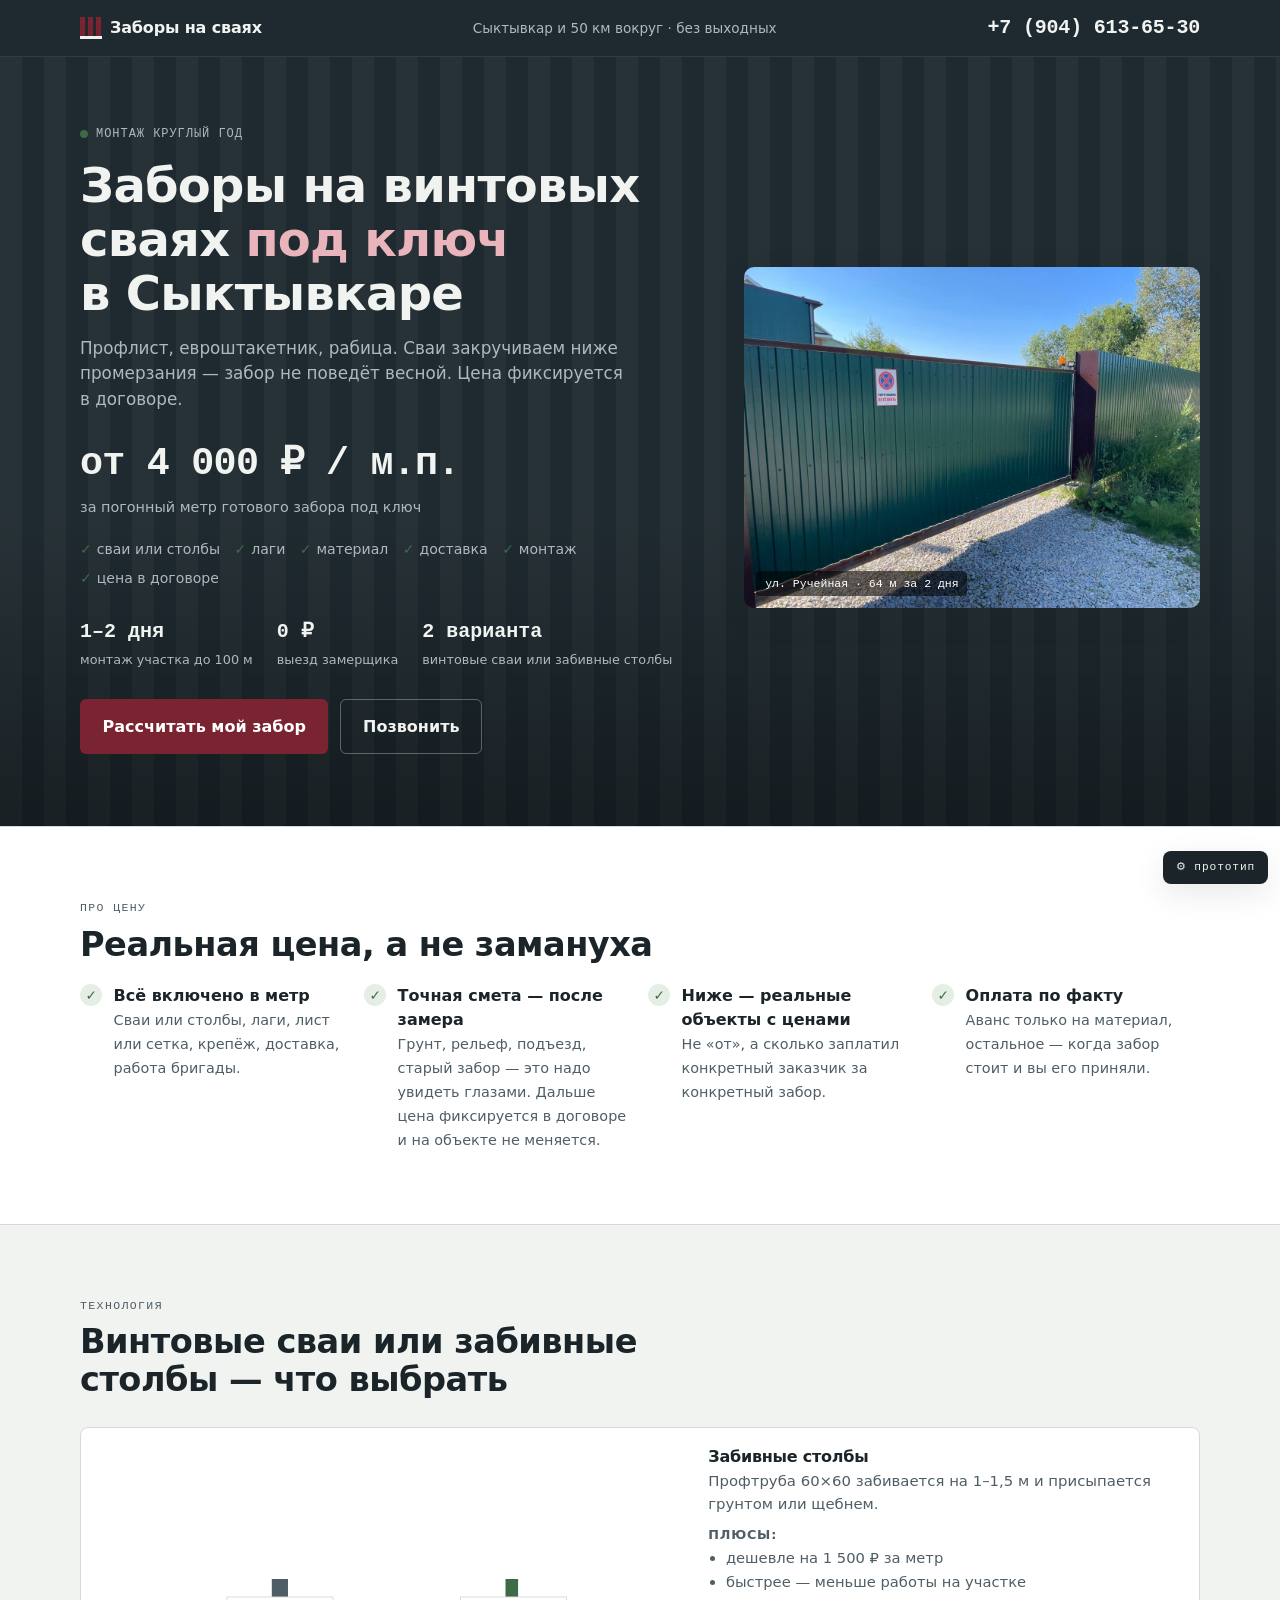
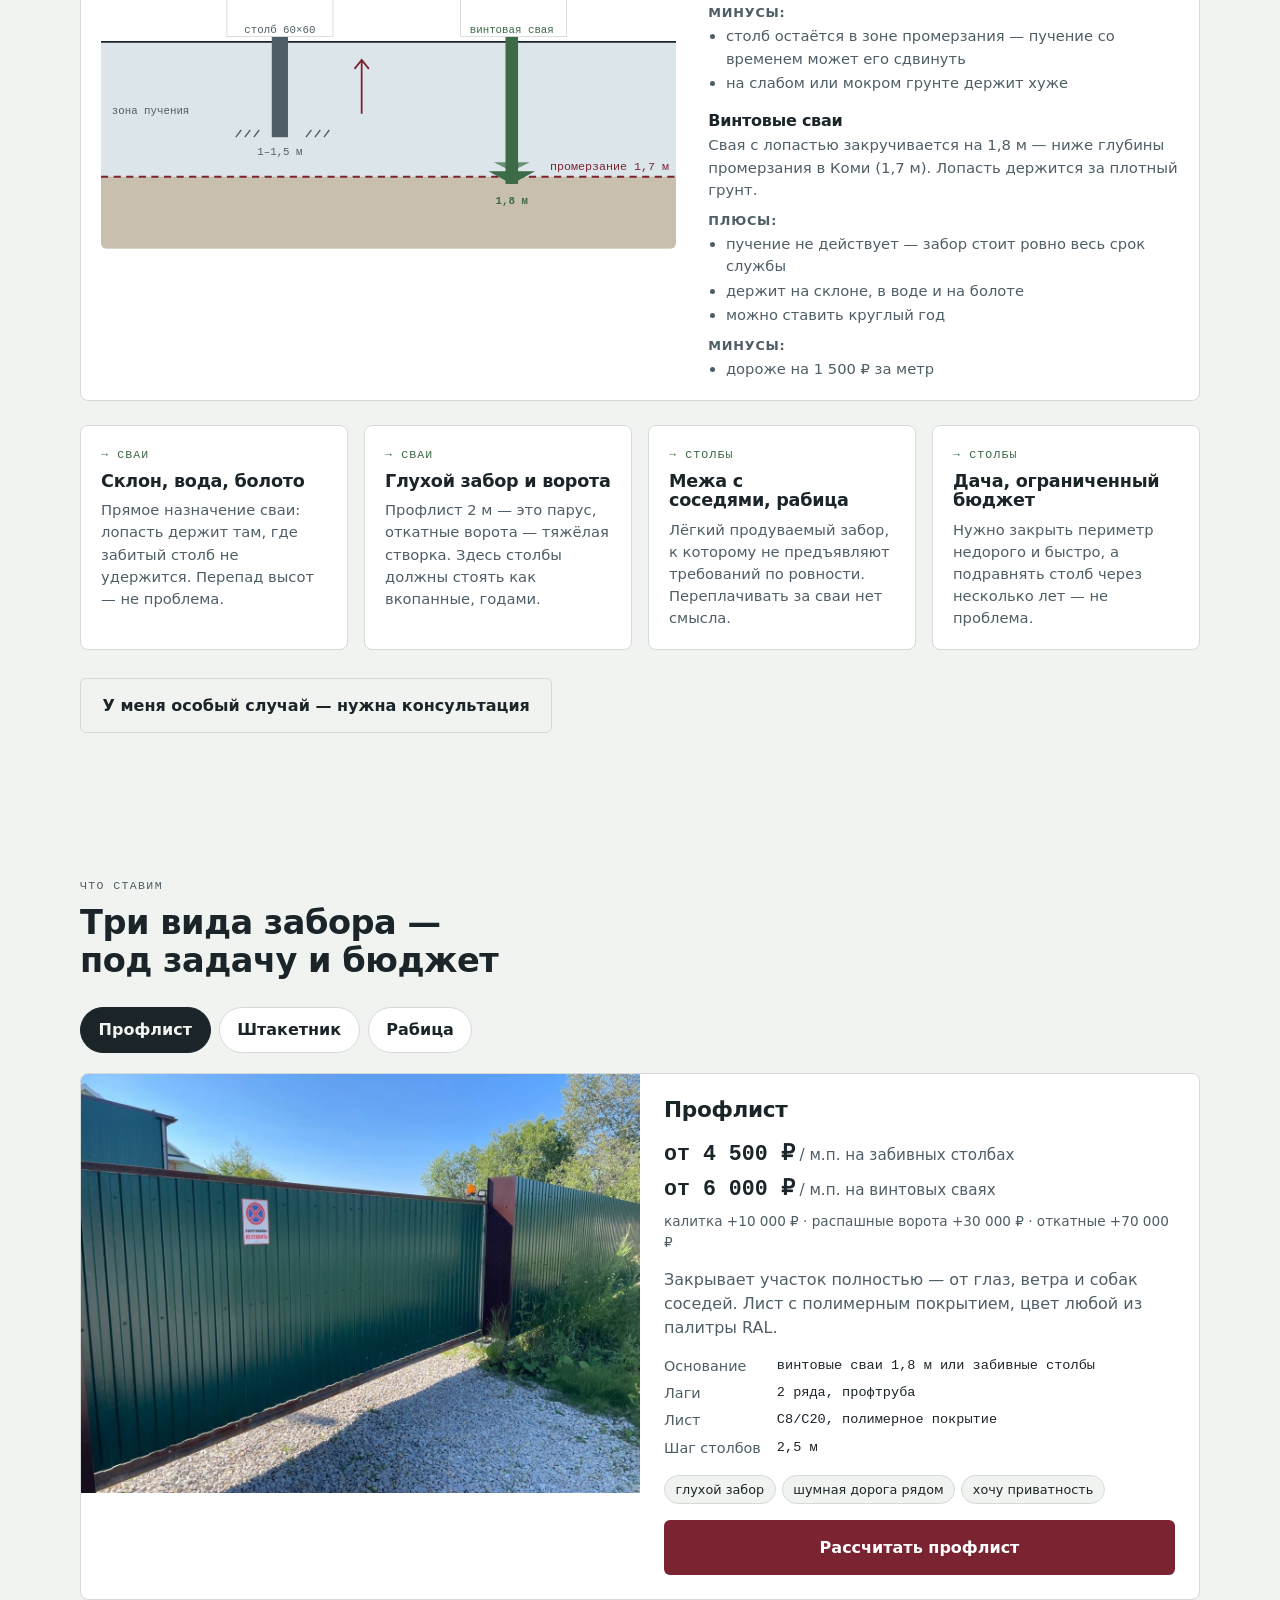
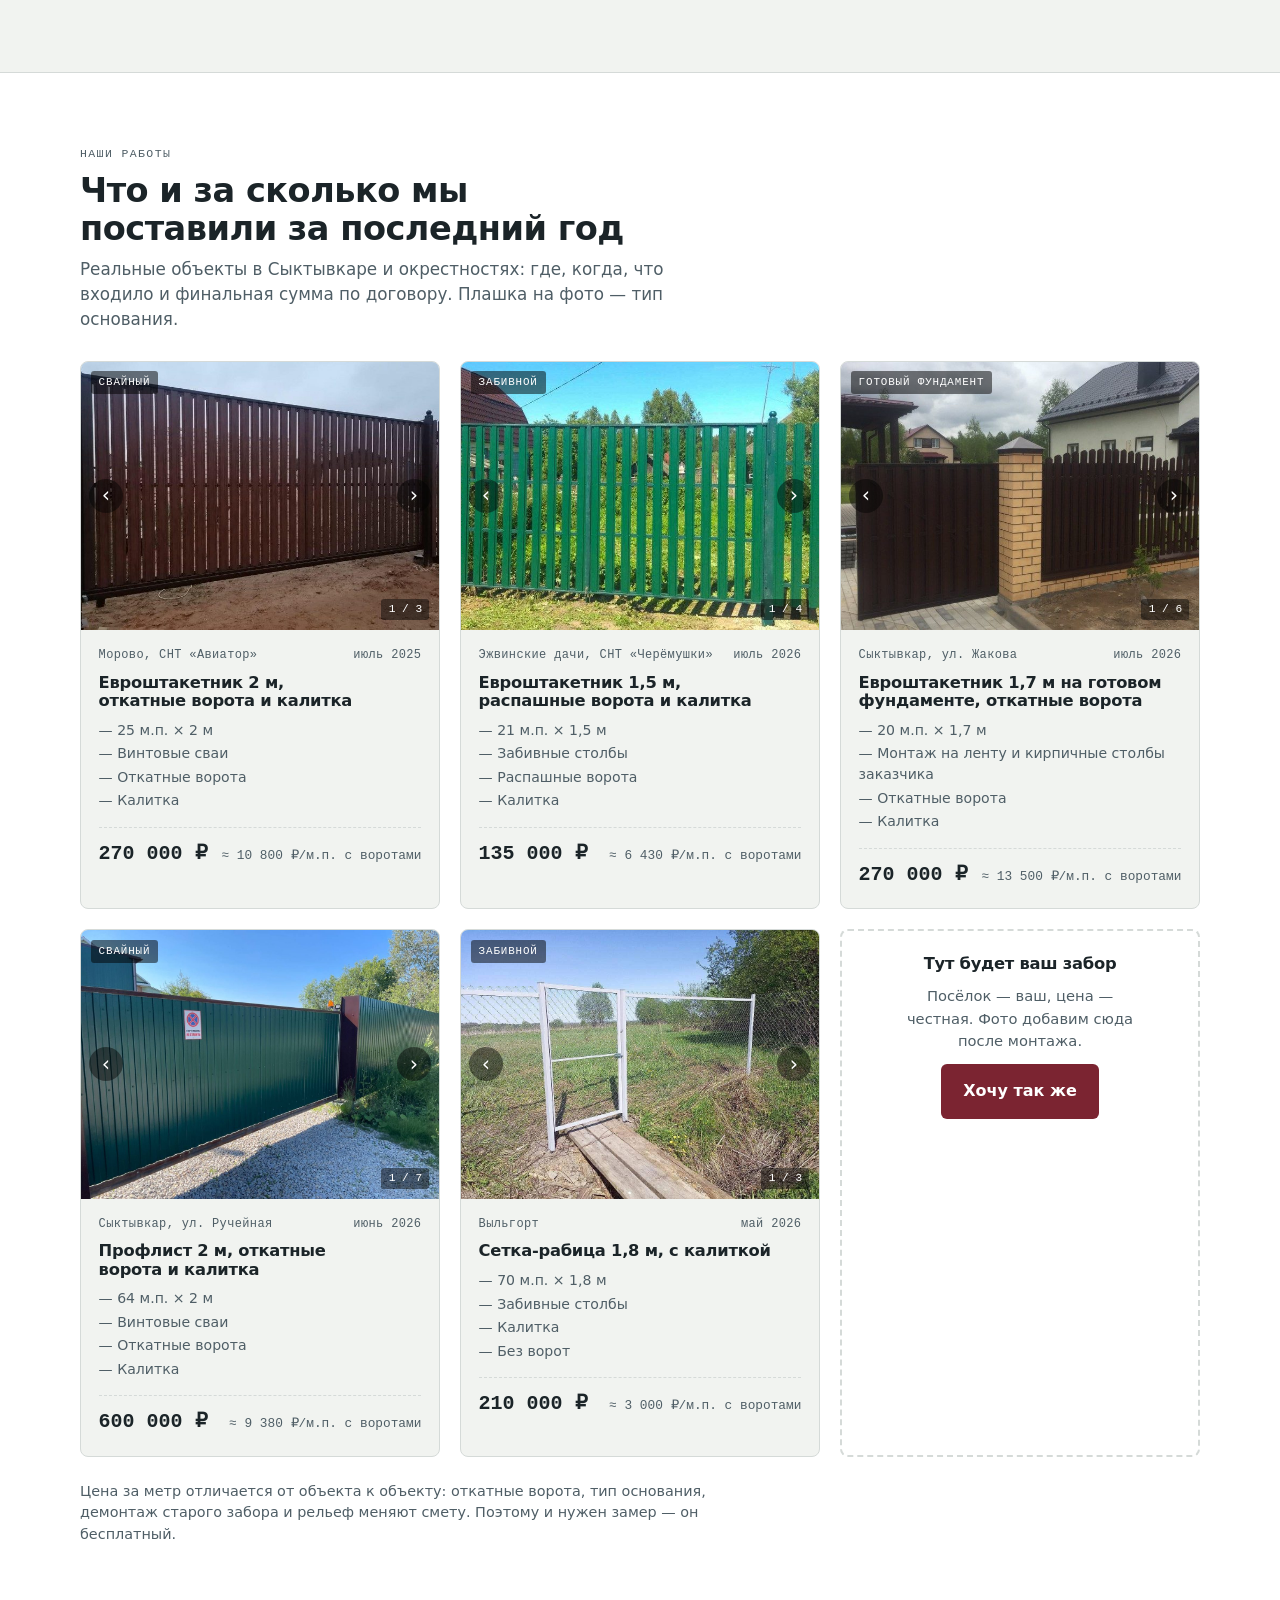
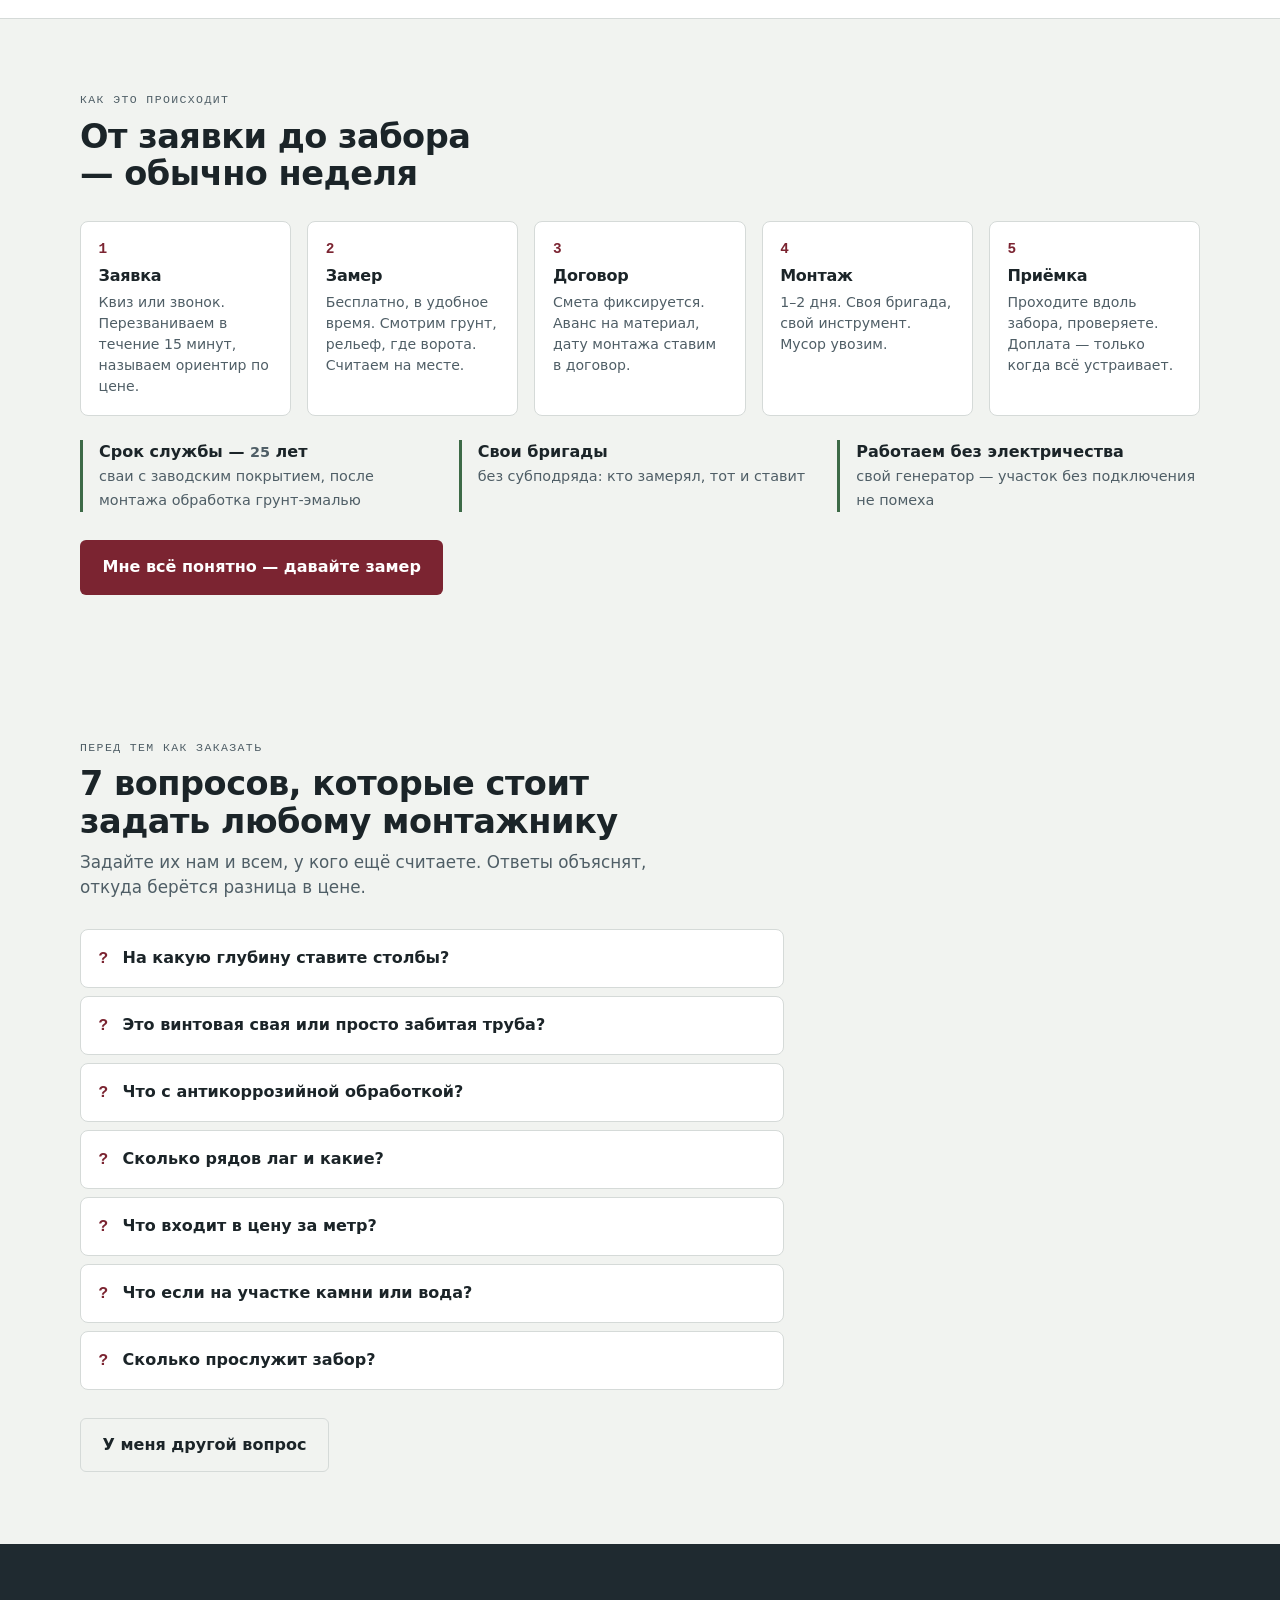
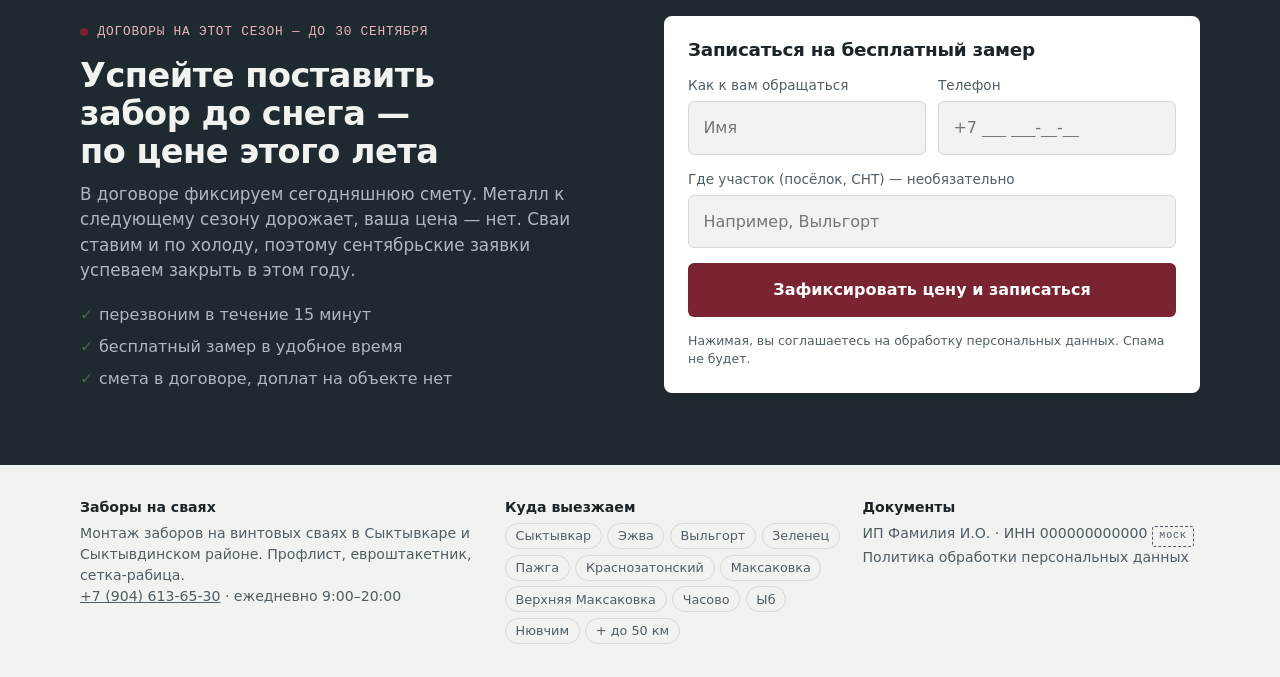
==== index.html @ 101c2f03 "Формы: попап-система по блокам, фото на первом экране, крупный телефон - один попап в двух вариантах" ====
<!DOCTYPE html>
<html lang="ru">
<head>
<meta charset="utf-8">
<meta name="viewport" content="width=device-width, initial-scale=1">
<title>Заборы на сваях · Сыктывкар</title>
<meta name="description" content="Монтаж заборов на винтовых сваях под ключ в Сыктывкаре: профлист, евроштакетник, рабица. Реальная цена за метр, смета в договоре, монтаж за 1–2 дня круглый год.">
<link rel="stylesheet" href="styles.css">
</head>
<body>
<header class="top">
  <div class="wrap">
    <div class="brand"><span class="brand-mark"></span>Заборы на сваях</div>
    <span class="top-geo">Сыктывкар и 50 км вокруг · без выходных</span>
    <a class="top-phone" data-phone href="tel:"></a>
  </div>
</header>

<!-- 1. Первый экран: УТП + квиз -->
<section class="hero" id="top">
  <div class="wrap">
    <div>
      <div class="hero-tag">Монтаж круглый год</div>
      <h1 id="hero-title"></h1>
      <p class="hero-sub" id="hero-sub"></p>
      <div class="hero-price">
        <span class="num" id="hero-price"></span>
        <span class="cap" id="hero-price-cap"></span>
      </div>
      <ul class="hero-includes">
        <li>сваи или столбы</li><li>лаги</li><li>материал</li><li>доставка</li><li>монтаж</li><li>цена в договоре</li>
      </ul>
      <div class="hero-facts">
        <div class="fact"><b>1–2 дня</b><span>монтаж участка до 100 м</span></div>
        <div class="fact"><b>0 ₽</b><span>выезд замерщика</span></div>
        <div class="fact"><b>2 варианта</b><span>винтовые сваи или забивные столбы</span></div>
      </div>
      <div class="hero-cta">
        <button class="btn btn-primary btn-sheen" data-popup="calc" data-source="hero">Рассчитать мой забор</button>
        <a class="btn btn-ghost" data-phone data-keep href="tel:">Позвонить</a>
      </div>
    </div>

    <div class="hero-photo">
      <img id="hero-photo-img" src="img/cases/case4-1.jpg" alt="Забор из профлиста на винтовых сваях — Сыктывкар">
      <span class="hero-photo-cap">ул. Ручейная · 64 м за 2 дня</span>
    </div>
  </div>
</section>

<!-- 2. Честная цена -->
<section class="honest section">
  <div class="wrap">
    <div class="section-head">
      <span class="eyebrow">Про цену</span>
      <h2>Реальная цена, а не замануха</h2>
    </div>
    <ul class="honest-grid">
      <li><div><b>Всё включено в метр</b><span>Сваи или столбы, лаги, лист или сетка, крепёж, доставка, работа бригады.</span></div></li>
      <li><div><b>Точная смета — после замера</b><span>Грунт, рельеф, подъезд, старый забор — это надо увидеть глазами. Дальше цена фиксируется в договоре и на объекте не меняется.</span></div></li>
      <li><div><b>Ниже — реальные объекты с ценами</b><span>Не «от», а сколько заплатил конкретный заказчик за конкретный забор.</span></div></li>
      <li><div><b>Оплата по факту</b><span>Аванс только на материал, остальное — когда забор стоит и вы его приняли.</span></div></li>
    </ul>
  </div>
</section>

<!-- 3. Почему сваи -->
<section class="section">
  <div class="wrap">
    <div class="section-head">
      <span class="eyebrow">Технология</span>
      <h2>Винтовые сваи или забивные столбы — что выбрать</h2>
    </div>

    <div class="depth">
      <div class="depth-chart" aria-hidden="true">
        <svg viewBox="0 0 640 300" width="100%" height="auto">
          <!-- небо/земля -->
          <rect x="0" y="0" width="640" height="70" fill="none"/>
          <rect x="0" y="70" width="640" height="230" fill="var(--soil)"/>
          <rect x="0" y="70" width="640" height="150" fill="var(--frost)"/>
          <line x1="0" y1="70" x2="640" y2="70" stroke="var(--ink)" stroke-width="2"/>
          <!-- линия промерзания 1,7 м -->
          <line x1="0" y1="220" x2="640" y2="220" stroke="var(--accent)" stroke-width="2" stroke-dasharray="8 6"/>
          <text x="632" y="212" text-anchor="end" font-family="var(--mono)" font-size="13" fill="var(--accent)">промерзание 1,7 м</text>
          <text x="12" y="150" font-family="var(--mono)" font-size="12" fill="var(--ink-2)">зона пучения</text>
          <!-- столб 60×60, забит на 1,2 м (масштаб: 1 м = 88 px) -->
          <rect x="190" y="0" width="18" height="176" fill="var(--ink-2)"/>
          <rect x="140" y="20" width="118" height="44" fill="var(--card)" stroke="var(--line)"/>
          <text x="199" y="60" text-anchor="middle" font-family="var(--mono)" font-size="12" fill="var(--ink-2)">столб 60×60</text>
          <text x="199" y="196" text-anchor="middle" font-family="var(--mono)" font-size="12" fill="var(--ink-2)">1–1,5 м</text>
          <path d="M150 176 l6 -8 M160 176 l6 -8 M170 176 l6 -8" stroke="var(--ink-2)" stroke-width="1.5"/>
          <path d="M228 176 l6 -8 M238 176 l6 -8 M248 176 l6 -8" stroke="var(--ink-2)" stroke-width="1.5"/>
          <!-- стрелка выдавливания -->
          <path d="M290 150 v-60 m-8 10 l8 -10 l8 10" stroke="var(--accent)" stroke-width="2" fill="none"/>
          <!-- винтовая свая на 1,8 м -->
          <rect x="450" y="0" width="14" height="228" fill="var(--moss)"/>
          <path d="M457 228 l-26 -14 h52 z" fill="var(--moss)"/>
          <path d="M457 214 l-20 -10 h40 z" fill="var(--moss)" opacity=".7"/>
          <rect x="400" y="20" width="118" height="44" fill="var(--card)" stroke="var(--line)"/>
          <text x="457" y="60" text-anchor="middle" font-family="var(--mono)" font-size="12" fill="var(--moss)">винтовая свая</text>
          <text x="457" y="250" text-anchor="middle" font-family="var(--mono)" font-size="12" font-weight="700" fill="var(--moss)">1,8 м</text>
        </svg>
      </div>
      <div class="depth-text">
        <div class="tech"><h3>Забивные столбы</h3><p>Профтруба 60×60 забивается на 1–1,5 м и присыпается грунтом или щебнем.</p>
          <div class="pm"><b>Плюсы:</b><ul><li>дешевле на 1 500 ₽ за метр</li><li>быстрее — меньше работы на участке</li></ul></div>
          <div class="pm"><b>Минусы:</b><ul><li>столб остаётся в зоне промерзания — пучение со временем может его сдвинуть</li><li>на слабом или мокром грунте держит хуже</li></ul></div></div>
        <div class="tech"><h3>Винтовые сваи</h3><p>Свая с лопастью закручивается на 1,8 м — ниже глубины промерзания в Коми (1,7 м). Лопасть держится за плотный грунт.</p>
          <div class="pm"><b>Плюсы:</b><ul><li>пучение не действует — забор стоит ровно весь срок службы</li><li>держит на склоне, в воде и на болоте</li><li>можно ставить круглый год</li></ul></div>
          <div class="pm"><b>Минусы:</b><ul><li>дороже на 1 500 ₽ за метр</li></ul></div></div>
      </div>
    </div>

    <div class="why-grid">
      <article class="why"><span class="ico">→ сваи</span><h3>Склон, вода, болото</h3><p>Прямое назначение сваи: лопасть держит там, где забитый столб не удержится. Перепад высот — не проблема.</p></article>
      <article class="why"><span class="ico">→ сваи</span><h3>Глухой забор и ворота</h3><p>Профлист 2 м — это парус, откатные ворота — тяжёлая створка. Здесь столбы должны стоять как вкопанные, годами.</p></article>
      <article class="why"><span class="ico">→ столбы</span><h3>Межа с соседями, рабица</h3><p>Лёгкий продуваемый забор, к которому не предъявляют требований по ровности. Переплачивать за сваи нет смысла.</p></article>
      <article class="why"><span class="ico">→ столбы</span><h3>Дача, ограниченный бюджет</h3><p>Нужно закрыть периметр недорого и быстро, а подравнять столб через несколько лет — не проблема.</p></article>
    </div>
    <div class="block-cta">
      <button class="btn btn-ghost" data-popup="contact" data-source="tech" data-title="Опишите ваш участок — подскажем решение" data-comment="1">У меня особый случай — нужна консультация</button>
    </div>
  </div>
</section>

<!-- 4. Виды заборов -->
<section class="section" id="kinds-section">
  <div class="wrap">
    <div class="section-head">
      <span class="eyebrow">Что ставим</span>
      <h2>Три вида забора — под задачу и бюджет</h2>
    </div>
    <div class="tabs" id="tabs" role="tablist"></div>
    <div id="kinds"></div>
  </div>
</section>

<!-- 5. Наши работы -->
<section class="works section" id="works-section">
  <div class="wrap">
    <div class="section-head">
      <span class="eyebrow">Наши работы</span>
      <h2>Что и за сколько мы поставили за последний год</h2>
      <p class="lead">Реальные объекты в Сыктывкаре и окрестностях: где, когда, что входило и финальная сумма по договору. Плашка на фото — тип основания.</p>
    </div>
    <div class="works-grid" id="works"></div>
    <p class="works-note">Цена за метр отличается от объекта к объекту: откатные ворота, тип основания, демонтаж старого забора и рельеф меняют смету. Поэтому и нужен замер — он бесплатный.</p>
  </div>
</section>

<!-- 6. Этапы + гарантии -->
<section class="section">
  <div class="wrap">
    <div class="section-head">
      <span class="eyebrow">Как это происходит</span>
      <h2>От заявки до забора — обычно неделя</h2>
    </div>
    <ol class="steps">
      <li><h3>Заявка</h3><p>Квиз или звонок. Перезваниваем в течение 15 минут, называем ориентир по цене.</p></li>
      <li><h3>Замер</h3><p>Бесплатно, в удобное время. Смотрим грунт, рельеф, где ворота. Считаем на месте.</p></li>
      <li><h3>Договор</h3><p>Смета фиксируется. Аванс на материал, дату монтажа ставим в договор.</p></li>
      <li><h3>Монтаж</h3><p>1–2 дня. Своя бригада, свой инструмент. Мусор увозим.</p></li>
      <li><h3>Приёмка</h3><p>Проходите вдоль забора, проверяете. Доплата — только когда всё устраивает.</p></li>
    </ol>
    <div class="guar">
      <div><b>Срок службы — <span data-num="life"></span> лет</b><span>сваи с заводским покрытием, после монтажа обработка грунт-эмалью</span></div>
      <div><b>Свои бригады</b><span>без субподряда: кто замерял, тот и ставит</span></div>
      <div><b>Работаем без электричества</b><span>свой генератор — участок без подключения не помеха</span></div>
    </div>
    <div class="block-cta">
      <button class="btn btn-primary btn-sheen" data-popup="contact" data-source="steps" data-title="Записаться на бесплатный замер">Мне всё понятно — давайте замер</button>
    </div>
  </div>
</section>

<!-- 7. 7 вопросов -->
<section class="section">
  <div class="wrap">
    <div class="section-head">
      <span class="eyebrow">Перед тем как заказать</span>
      <h2>7 вопросов, которые стоит задать любому монтажнику</h2>
      <p class="lead">Задайте их нам и всем, у кого ещё считаете. Ответы объяснят, откуда берётся разница в цене.</p>
    </div>
    <div class="faq">
      <details><summary>На какую глубину ставите столбы?</summary><div class="a"><b>Наш ответ:</b> винтовые сваи закручиваем на 1,8 м — ниже глубины промерзания в Коми (1,7 м). Забивные столбы уходят на 1–1,5 м, то есть остаются в зоне пучения — это главная причина разницы в цене и в сроке, который забор простоит ровно.</div></details>
      <details><summary>Это винтовая свая или просто забитая труба?</summary><div class="a"><b>Наш ответ:</b> у нас есть оба варианта. Винтовая свая — с лопастью, закручивается на 1,8 м и держится за плотный грунт. Забивной столб — профтруба 60×60 на 1–1,5 м, дешевле и быстрее. Что выбрать — зависит от задачи, честно расскажем на замере.</div></details>
      <details><summary>Что с антикоррозийной обработкой?</summary><div class="a"><b>Наш ответ:</b> заводское покрытие сваи, после монтажа — обработка грунт-эмалью. Это защищает металл на стыке «земля-воздух», где ржавеет быстрее всего.</div></details>
      <details><summary>Сколько рядов лаг и какие?</summary><div class="a"><b>Наш ответ:</b> два ряда профтрубы при высоте до 2 м, три — если выше. <span class="mock">уточнить размер</span></div></details>
      <details><summary>Что входит в цену за метр?</summary><div class="a"><b>Наш ответ:</b> всё: сваи или столбы, лаги, лист/сетка, крепёж, доставка, монтаж. Забивные столбы дешевле свай на 1 500 ₽ за метр. Отдельно — калитка (+10 000 ₽), распашные ворота (+30 000 ₽) или откатные (+70 000 ₽) и демонтаж старого забора, если он есть. Пример: 20 м глухого профлиста на сваях — 120 000 ₽, с распашными воротами — 150 000 ₽, с откатными — 190 000 ₽.</div></details>
      <details><summary>Что если на участке камни или вода?</summary><div class="a"><b>Наш ответ:</b> смотрим на замере. Камень — сдвигаем точку сваи. Вода и слабый грунт — сваям не мешают, это как раз их случай: забитый столб там не удержится, свая держится лопастью.</div></details>
      <details><summary>Сколько прослужит забор?</summary><div class="a"><b>Наш ответ:</b> на винтовых сваях — <span data-num="life"></span> лет; заводское покрытие плюс грунт-эмаль после монтажа. На забивных столбах металл служит столько же, но сам столб со временем может сдвинуть пучением — забор придётся подравнивать.</div></details>
    </div>
    <div class="block-cta">
      <button class="btn btn-ghost" data-popup="contact" data-source="faq" data-title="Задайте вопрос — ответим лично" data-comment="1">У меня другой вопрос</button>
    </div>
  </div>
</section>

<!-- 8. Финальная форма + дедлайн -->
<section class="final section" id="final">
  <div class="wrap">
    <div>
      <div class="deadline">Договоры на этот сезон — до <span data-deadline></span></div>
      <h2>Успейте поставить забор до снега — по цене этого лета</h2>
      <p class="lead" style="margin-top:.75rem">В договоре фиксируем сегодняшнюю смету. Металл к следующему сезону дорожает, ваша цена — нет. Сваи ставим и по холоду, поэтому сентябрьские заявки успеваем закрыть в этом году.</p>
      <ul class="final-list">
        <li>перезвоним в течение 15 минут</li>
        <li>бесплатный замер в удобное время</li>
        <li>смета в договоре, доплат на объекте нет</li>
      </ul>
    </div>
    <form class="form" id="final-form">
      <h3>Записаться на бесплатный замер</h3>
      <div class="row">
        <div class="field"><label for="f-name">Как к вам обращаться</label><input id="f-name" type="text" autocomplete="name" placeholder="Имя"></div>
        <div class="field"><label for="f-phone">Телефон</label><input id="f-phone" type="tel" inputmode="tel" autocomplete="tel" placeholder="+7 ___ ___-__-__"></div>
      </div>
      <div class="field"><label for="f-where">Где участок (посёлок, СНТ) — необязательно</label><input id="f-where" type="text" placeholder="Например, Выльгорт"></div>
      <button class="btn btn-primary btn-block" id="f-send">Зафиксировать цену и записаться</button>
      <span class="quiz-fine">Нажимая, вы соглашаетесь на обработку персональных данных. Спама не будет.</span>
    </form>
  </div>
</section>

<!-- 9. Футер -->
<footer class="foot">
  <div class="wrap">
    <div>
      <b>Заборы на сваях</b>
      Монтаж заборов на винтовых сваях в Сыктывкаре и Сыктывдинском районе. Профлист, евроштакетник, сетка-рабица.<br>
      <a data-phone href="tel:"></a> · ежедневно 9:00–20:00
    </div>
    <div>
      <b>Куда выезжаем</b>
      <div class="geo"><span>Сыктывкар</span><span>Эжва</span><span>Выльгорт</span><span>Зеленец</span><span>Пажга</span><span>Краснозатонский</span><span>Максаковка</span><span>Верхняя Максаковка</span><span>Часово</span><span>Ыб</span><span>Нювчим</span><span>+ до 50 км</span></div>
    </div>
    <div>
      <b>Документы</b>
      ИП Фамилия И.О. · ИНН 000000000000 <span class="mock">mock</span><br>
      Политика обработки персональных данных
    </div>
  </div>
</footer>

<div class="stick">
  <a class="btn btn-ghost" data-phone data-keep href="tel:">Позвонить</a>
  <button class="btn btn-primary" data-popup="calc" data-source="sticky">Смета за минуту</button>
</div>

<div class="overlay" id="overlay" hidden>
  <div class="modal" role="dialog" aria-modal="true" aria-labelledby="modal-title">
    <div class="modal-head"><h3 id="modal-title"></h3><button class="modal-x" id="modal-close" aria-label="Закрыть">&#10005;</button></div>
    <div id="modal-calc" hidden>
      <div class="quiz-head"><span class="quiz-step" id="quiz-step"></span></div>
      <div class="quiz-bar"><i id="quiz-bar"></i></div>
      <div id="quiz-body"></div>
      <div class="quiz-nav">
        <button class="btn-link" id="quiz-back">&#8592; назад</button>
        <button class="btn btn-ghost" id="quiz-next">Дальше &#8594;</button>
      </div>
    </div>
    <form id="modal-contact" hidden>
      <div class="row2">
        <div class="field"><label for="c-name">Как к вам обращаться</label><input id="c-name" type="text" autocomplete="name" placeholder="Имя"></div>
        <div class="field"><label for="c-phone">Телефон</label><input id="c-phone" type="tel" inputmode="tel" autocomplete="tel" placeholder="+7 ___ ___-__-__"></div>
      </div>
      <div class="field" id="c-comment-wrap"><label for="c-comment">Пара слов об участке или вопросе — необязательно</label><textarea id="c-comment" rows="3"></textarea></div>
      <button class="btn btn-primary btn-block" type="submit">Отправить</button>
      <span class="quiz-fine">Перезвоним в течение 15 минут в рабочее время (9:00–20:00). Спама не будет.</span>
    </form>
    <div id="c-done" hidden class="quiz-done"><b>Заявка принята.</b><span>Перезвоним в течение 15 минут (9:00–20:00).</span><span class="mock">mock: заявка никуда не отправлена</span></div>
  </div>
</div>

<div class="proto">
  <details>
    <summary>⚙ прототип</summary>
    <div class="body">
      <small>Как открылась страница (подмена первого экрана и квиза):</small>
      <div id="proto-opts" style="display:grid;gap:.3rem"></div>
      <small>Плашки MOCK — данные-заглушки.</small>
    </div>
  </details>
</div>

<script src="app.js"></script>
</body>
</html>
---- styles.css ----
/* ===== Заборы на сваях — v0 =====
   Токены: светлая тема на :root, тёмная — переопределение токенов */
:root{
  --paper:#F1F3F0;      /* холодная светлая бумага */
  --card:#FFFFFF;
  --ink:#1B2428;        /* тёмная сталь */
  --ink-2:#4F5E66;      /* оцинковка, вторичный текст */
  --line:#D5DAD8;
  --accent:#7B2431;     /* профлист RAL 3005, вишня */
  --accent-ink:#FFFFFF;
  --accent-soft:#F4E6E8;
  --moss:#3D6A47;       /* RAL 6005, «плюсы» */
  --moss-soft:#E4EEE5;
  --hero:#1F2A30;       /* тёмный первый экран */
  --hero-ink:#F1F3F0;
  --hero-muted:#AEB9BF;
  --hero-accent:#E9B4BB;
  --soil:#C9BFAE;--frost:#DCE6EA;
  --shadow:0 10px 30px rgba(27,36,40,.10);
  --radius:6px;
  --font:system-ui,-apple-system,"Segoe UI",Roboto,"Helvetica Neue",Arial,sans-serif;
  --mono:ui-monospace,"Cascadia Mono",Consolas,"Roboto Mono",Menlo,monospace;
}
@media (prefers-color-scheme: dark){
  :root:not([data-theme="light"]){
    --paper:#141A1D;--card:#1C2429;--ink:#E7EAE6;--ink-2:#A6B1B7;--line:#2E393F;
    --accent:#C9505F;--accent-ink:#141A1D;--accent-soft:#3A2226;
    --moss:#7FB58B;--moss-soft:#213229;--hero:#0F1416;--hero-ink:#E7EAE6;--hero-muted:#8F9CA3;--hero-accent:#E9B4BB;
    --soil:#3A332B;--frost:#22323A;--shadow:0 10px 30px rgba(0,0,0,.4);
  }
}
:root[data-theme="dark"]{
  --paper:#141A1D;--card:#1C2429;--ink:#E7EAE6;--ink-2:#A6B1B7;--line:#2E393F;
  --accent:#C9505F;--accent-ink:#141A1D;--accent-soft:#3A2226;
  --moss:#7FB58B;--moss-soft:#213229;--hero:#0F1416;--hero-ink:#E7EAE6;--hero-muted:#8F9CA3;--hero-accent:#E9B4BB;
  --soil:#3A332B;--frost:#22323A;--shadow:0 10px 30px rgba(0,0,0,.4);
}

*{box-sizing:border-box}
html{scroll-behavior:smooth}
@media (prefers-reduced-motion:reduce){html{scroll-behavior:auto} *{transition:none!important;animation:none!important}}
body{margin:0;background:var(--paper);color:var(--ink);font-family:var(--font);font-size:16px;line-height:1.5;-webkit-font-smoothing:antialiased}
img{max-width:100%;display:block}
a{color:inherit}
button{font:inherit;cursor:pointer}
h1,h2,h3{margin:0;line-height:1.12;letter-spacing:-.015em;text-wrap:balance}
h1{font-size:clamp(1.75rem,5.5vw,3rem);font-weight:800}
h2{font-size:clamp(1.45rem,4vw,2.1rem);font-weight:800}
h3{font-size:1.1rem;font-weight:700}
p{margin:0}
.wrap{width:min(1120px,100% - 2rem);margin-inline:auto}
.section{padding:3.25rem 0}
@media(min-width:900px){.section{padding:4.5rem 0}}
.section-head{display:flex;flex-direction:column;gap:.6rem;margin-bottom:1.75rem;max-width:42rem}
.eyebrow{font-family:var(--mono);font-size:.72rem;letter-spacing:.12em;text-transform:uppercase;color:var(--ink-2)}
.lead{color:var(--ink-2);font-size:1.05rem;max-width:38rem}
.mono{font-family:var(--mono);font-variant-numeric:tabular-nums}
.btn{display:inline-flex;align-items:center;justify-content:center;gap:.5rem;padding:.9rem 1.35rem;border-radius:var(--radius);border:1px solid transparent;font-weight:700;text-decoration:none;transition:transform .12s,background .15s}
.btn:active{transform:translateY(1px)}
.btn:focus-visible,button:focus-visible,input:focus-visible,a:focus-visible,summary:focus-visible{outline:3px solid var(--accent);outline-offset:2px}
.btn-primary{background:var(--accent);color:var(--accent-ink)}
.btn-ghost{background:transparent;border-color:var(--line);color:inherit}
.btn-block{width:100%}
.mock{display:inline-block;font-family:var(--mono);font-size:.62rem;letter-spacing:.1em;padding:.15rem .4rem;border:1px dashed var(--ink-2);color:var(--ink-2);border-radius:3px;text-transform:uppercase}

/* ---------- шапка ---------- */
.top{position:sticky;top:0;z-index:20;background:var(--hero);color:var(--hero-ink);border-bottom:1px solid rgba(255,255,255,.08)}
.top .wrap{display:flex;align-items:center;justify-content:space-between;gap:1rem;height:56px}
.brand{font-weight:800;letter-spacing:-.01em;display:flex;align-items:center;gap:.5rem}
.brand-mark{width:22px;height:22px;background:repeating-linear-gradient(90deg,var(--accent) 0 5px,transparent 5px 8px);border-bottom:3px solid var(--hero-ink)}
.top-geo{display:none;color:var(--hero-muted);font-size:.85rem}
.top-phone{font-family:var(--mono);font-weight:700;text-decoration:none;font-size:clamp(1.02rem,3.6vw,1.25rem);letter-spacing:-.01em}
@media(min-width:700px){.top-geo{display:block}}

/* ---------- первый экран ---------- */
.hero{background:var(--hero);color:var(--hero-ink);padding:2.25rem 0 2.75rem;
  background-image:linear-gradient(180deg,rgba(0,0,0,0) 60%,rgba(0,0,0,.35)),
    repeating-linear-gradient(90deg,rgba(255,255,255,.035) 0 22px,rgba(255,255,255,0) 22px 44px)}
.hero .wrap{display:grid;gap:2rem}
@media(min-width:900px){.hero{padding:4rem 0 4.5rem}.hero .wrap{grid-template-columns:1.15fr .85fr;align-items:start;gap:3rem}}
.hero-tag{display:inline-flex;align-items:center;gap:.5rem;font-family:var(--mono);font-size:.75rem;letter-spacing:.08em;text-transform:uppercase;color:var(--hero-muted);margin-bottom:1rem}
.hero-tag::before{content:"";width:8px;height:8px;background:var(--moss);border-radius:50%}
.hero h1 span{color:var(--hero-accent)}
.hero-sub{margin-top:1rem;color:var(--hero-muted);font-size:1.05rem;max-width:34rem}
.hero-price{margin-top:1.5rem;display:grid;gap:.25rem}
.hero-price .num{font-family:var(--mono);font-size:clamp(1.6rem,5vw,2.4rem);font-weight:700;font-variant-numeric:tabular-nums;letter-spacing:-.02em}
.hero-price .cap{color:var(--hero-muted);font-size:.9rem}
.hero-includes{margin:1.25rem 0 0;padding:0;list-style:none;display:flex;flex-wrap:wrap;gap:.5rem .9rem;color:var(--hero-muted);font-size:.88rem}
.hero-includes li::before{content:"✓ ";color:var(--moss);font-weight:700}
.hero-facts{margin-top:1.75rem;display:flex;gap:1.5rem;flex-wrap:wrap}
.fact b{display:block;font-family:var(--mono);font-size:1.25rem}
.fact span{color:var(--hero-muted);font-size:.8rem}

/* ---------- первый экран: фото и кнопки ---------- */
.hero-photo{position:relative;border-radius:10px;overflow:hidden;box-shadow:var(--shadow);align-self:center}
.hero-photo img{width:100%;height:100%;object-fit:cover;aspect-ratio:4/3;display:block}
.hero-photo-cap{position:absolute;left:.75rem;bottom:.75rem;font-family:var(--mono);font-size:.72rem;background:rgba(0,0,0,.55);color:#fff;padding:.25rem .55rem;border-radius:4px}
.hero-cta{margin-top:1.75rem;display:flex;gap:.75rem;flex-wrap:wrap}
.hero-cta .btn-ghost{border-color:rgba(255,255,255,.3)}

/* блик на ключевых кнопках */
.btn-sheen{position:relative;overflow:hidden}
.btn-sheen::after{content:"";position:absolute;top:0;bottom:0;left:-80%;width:45%;background:linear-gradient(105deg,transparent,rgba(255,255,255,.35),transparent);transform:skewX(-20deg);animation:sheen 4.5s ease-in-out infinite}
@keyframes sheen{0%{left:-80%}35%{left:130%}100%{left:130%}}

.block-cta{margin-top:1.75rem}

/* ---------- попап ---------- */
.overlay{position:fixed;inset:0;z-index:60;background:rgba(15,20,22,.55);display:grid;place-items:center;padding:1rem}
.overlay[hidden]{display:none}
#modal-calc[hidden],#c-done[hidden]{display:none}
.modal{background:var(--card);color:var(--ink);border-radius:10px;box-shadow:var(--shadow);width:min(460px,100%);max-height:min(92vh,100%);overflow:auto;padding:1.25rem;display:grid;gap:1rem}
.modal-head{display:flex;justify-content:space-between;align-items:flex-start;gap:1rem}
.modal-head h3{font-size:1.15rem}
.modal-x{background:none;border:0;font-size:1.15rem;line-height:1;color:var(--ink-2);padding:.3rem;cursor:pointer}
.modal .row2{display:grid;gap:.75rem}
@media(min-width:480px){.modal .row2{grid-template-columns:1fr 1fr}}
#modal-contact{display:grid;gap:.9rem}
#modal-contact[hidden]{display:none}
.field textarea{font:inherit;padding:.85rem .9rem;border:1px solid var(--line);border-radius:var(--radius);background:var(--paper);color:inherit;width:100%;resize:vertical}
@media(max-width:560px){.overlay{padding:0;align-items:end;place-items:end stretch}.modal{width:100%;max-height:96dvh;border-radius:16px 16px 0 0;padding-bottom:calc(1.25rem + env(safe-area-inset-bottom))}}

/* ---------- квиз ---------- */
.quiz{background:var(--card);color:var(--ink);border-radius:8px;box-shadow:var(--shadow);padding:1.25rem;display:grid;gap:1rem}
.quiz-head{display:flex;justify-content:space-between;align-items:baseline;gap:1rem}
.quiz-head h3{font-size:1.05rem}
.quiz-step{font-family:var(--mono);font-size:.75rem;color:var(--ink-2)}
.quiz-bar{height:4px;background:var(--line);border-radius:2px;overflow:hidden}
.quiz-bar i{display:block;height:100%;background:var(--accent);width:16%;transition:width .25s}
.quiz-q{font-weight:700;font-size:1.05rem}
.opts{display:grid;gap:.5rem}
.opts.cols-2{grid-template-columns:1fr 1fr}
.opt{border:1px solid var(--line);background:transparent;color:inherit;border-radius:var(--radius);padding:.8rem .9rem;text-align:left;display:flex;justify-content:space-between;gap:.5rem;align-items:center}
.opt small{color:var(--ink-2);font-family:var(--mono);font-size:.72rem;white-space:nowrap}
.opt:hover{border-color:var(--ink-2)}
.opt[aria-pressed="true"]{border-color:var(--accent);background:var(--accent-soft);box-shadow:inset 0 0 0 1px var(--accent)}
.quiz-nav{display:flex;justify-content:space-between;align-items:center;gap:.75rem}
.btn-link{background:none;border:0;color:var(--ink-2);text-decoration:underline;padding:.5rem 0}
.quiz-est{background:var(--moss-soft);border-radius:var(--radius);padding:.9rem 1rem;display:grid;gap:.15rem}
.quiz-est b{font-family:var(--mono);font-size:1.35rem;color:var(--moss);font-variant-numeric:tabular-nums}
.quiz-est span{font-size:.85rem;color:var(--ink-2)}
.field{display:grid;gap:.35rem}
.field label{font-size:.85rem;color:var(--ink-2)}
.field input{font:inherit;padding:.85rem .9rem;border:1px solid var(--line);border-radius:var(--radius);background:var(--paper);color:inherit;width:100%}
.quiz-fine{font-size:.78rem;color:var(--ink-2)}
.quiz-done{text-align:center;display:grid;gap:.5rem;padding:1rem 0}
.quiz-done b{font-size:1.15rem}

/* ---------- честная цена ---------- */
.honest{border-top:1px solid var(--line);border-bottom:1px solid var(--line);background:var(--card)}
.honest .section-head{margin-bottom:1.25rem}
.honest ul{list-style:none;margin:0;padding:0;display:grid;gap:1rem}
@media(min-width:700px){.honest-grid{grid-template-columns:1fr 1fr}}
@media(min-width:1000px){.honest-grid{grid-template-columns:repeat(4,1fr)}}
.honest li{display:flex;gap:.7rem;align-items:flex-start}
.honest li::before{content:"✓";flex:0 0 1.4rem;height:1.4rem;display:grid;place-items:center;background:var(--moss-soft);color:var(--moss);border-radius:50%;font-weight:700;font-size:.85rem}
.honest li b{display:block}
.honest li span{color:var(--ink-2);font-size:.9rem}

/* ---------- почему сваи ---------- */
.why-grid{display:grid;gap:1rem}
@media(min-width:700px){.why-grid{grid-template-columns:repeat(2,1fr)}}
@media(min-width:1000px){.why-grid{grid-template-columns:repeat(4,1fr)}}
.why{background:var(--card);border:1px solid var(--line);border-radius:8px;padding:1.25rem;display:grid;gap:.5rem;align-content:start}
.why p{color:var(--ink-2);font-size:.92rem}
.why .ico{font-family:var(--mono);font-size:.72rem;letter-spacing:.1em;color:var(--moss);text-transform:uppercase}
.depth{display:grid;gap:1.25rem;background:var(--card);border:1px solid var(--line);border-radius:8px;padding:1.25rem;margin-bottom:1.5rem}
@media(min-width:900px){.depth{grid-template-columns:1.1fr .9fr;align-items:center;gap:2rem}}
.depth-chart svg{display:block;border-radius:6px;overflow:hidden}
.depth-text{display:grid;gap:1.1rem}
.depth-text h3{font-size:1rem;margin-bottom:.3rem}
.depth-text p{color:var(--ink-2);font-size:.93rem}
.pm{margin-top:.6rem;font-size:.92rem}
.pm b{display:block;font-size:.8rem;text-transform:uppercase;letter-spacing:.06em;color:var(--ink-2);margin-bottom:.2rem}
.pm ul{margin:0;padding-left:1.1rem;color:var(--ink-2)}
.pm li+li{margin-top:.15rem}

/* ---------- виды заборов ---------- */
.tabs{display:flex;gap:.5rem;flex-wrap:wrap;margin-bottom:1.25rem}
.tab{border:1px solid var(--line);background:var(--card);color:inherit;border-radius:999px;padding:.6rem 1.1rem;font-weight:700}
.tab[aria-selected="true"]{background:var(--ink);color:var(--paper);border-color:var(--ink)}
.kind{display:none;background:var(--card);border:1px solid var(--line);border-radius:8px;overflow:hidden}
.kind[data-active]{display:grid}
@media(min-width:900px){.kind[data-active]{grid-template-columns:1fr 1fr}}
.kind-photo{aspect-ratio:4/3;min-height:220px;overflow:hidden}
.kind-photo img{width:100%;height:100%;object-fit:cover;display:block}
.kind-body{padding:1.5rem;display:grid;gap:1rem;align-content:start}
.kind-body h3{font-size:1.35rem}
.kind-price{display:flex;flex-direction:column}
.kind-price .num{font-family:var(--mono);font-size:1.7rem;font-weight:700;font-variant-numeric:tabular-nums}
.kind-price .pl{font-size:.95rem;color:var(--ink-2)}
.kind-price .pl b{font-family:var(--mono);font-size:1.35rem;color:var(--ink);font-variant-numeric:tabular-nums}
.kind-price .pl+.pl{margin-top:.15rem}
.kind-price .cap{margin-top:.4rem}
.kind-price .cap{color:var(--ink-2);font-size:.85rem}
.kind-body p{color:var(--ink-2)}
.spec{display:grid;grid-template-columns:auto 1fr;gap:.35rem 1rem;font-size:.9rem;margin:0}
.spec dt{color:var(--ink-2)}
.spec dd{margin:0;font-family:var(--mono);font-size:.85rem}
.kind-fit{display:flex;flex-wrap:wrap;gap:.4rem}
.kind-fit span{font-size:.8rem;background:var(--paper);border:1px solid var(--line);border-radius:999px;padding:.25rem .65rem}

/* фото-заглушки: небо, оцинкованные сваи-лаги, лист забора внизу */
.ph{--ph-c:#7B2431;background:linear-gradient(160deg,#5D6B73 0%,#3B474E 100%);position:relative;color:#DDE3E6;display:grid;place-items:center;overflow:hidden}
.ph::before{content:"";position:absolute;inset:auto 0 0 0;height:45%;background:repeating-linear-gradient(90deg,var(--ph-c) 0 18px,color-mix(in srgb,var(--ph-c) 70%,#000) 18px 24px)}
.ph::after{content:"";position:absolute;left:0;right:0;bottom:45%;height:12%;background:linear-gradient(180deg,#8FA3AD,#B7C6CD 55%,#8FA3AD)}
.ph span{position:relative;z-index:1;font-family:var(--mono);font-size:.7rem;letter-spacing:.1em;text-transform:uppercase;background:rgba(0,0,0,.35);padding:.25rem .5rem;border-radius:3px}
.ph .mock{position:absolute;z-index:1;top:.6rem;left:.6rem;background:rgba(0,0,0,.45);color:#fff;border-color:#fff}
.ph.c-green{--ph-c:#3D6A47}
.ph.c-brown{--ph-c:#5A3A2A}
.ph.c-grey{--ph-c:#6E7A80}
.ph.c-mesh{--ph-c:#9AA5A9}
.ph.c-mesh::before{background:repeating-linear-gradient(45deg,transparent 0 10px,#9AA5A9 10px 12px),repeating-linear-gradient(-45deg,transparent 0 10px,#9AA5A9 10px 12px),#3B474E}

/* ---------- работы ---------- */
.works{background:var(--card);border-top:1px solid var(--line);border-bottom:1px solid var(--line)}
.works-grid{display:grid;gap:1.25rem}
@media(min-width:640px){.works-grid{grid-template-columns:repeat(2,1fr)}}
@media(min-width:1000px){.works-grid{grid-template-columns:repeat(3,1fr)}}
.work{border:1px solid var(--line);border-radius:8px;overflow:hidden;background:var(--paper);display:grid;grid-template-rows:auto 1fr}
.work-photo{position:relative;aspect-ratio:4/3;background:var(--line);overflow:hidden}
.work-photo img{width:100%;height:100%;object-fit:cover;display:block}
.work-prev,.work-next{position:absolute;top:50%;transform:translateY(-50%);width:34px;height:34px;border-radius:50%;border:0;background:rgba(0,0,0,.45);color:#fff;font-size:1.3rem;line-height:1;display:grid;place-items:center}
.work-prev{left:.5rem}.work-next{right:.5rem}
.work-count{position:absolute;right:.6rem;bottom:.6rem;font-family:var(--mono);font-size:.7rem;background:rgba(0,0,0,.45);color:#fff;padding:.15rem .45rem;border-radius:3px}
.work-base{position:absolute;left:.6rem;top:.6rem;font-family:var(--mono);font-size:.68rem;letter-spacing:.08em;text-transform:uppercase;background:rgba(0,0,0,.5);color:#fff;padding:.2rem .5rem;border-radius:3px}
.work-body{padding:1rem 1.1rem 1.15rem;display:grid;gap:.6rem;align-content:start}
.work-meta{display:flex;justify-content:space-between;gap:.5rem;font-family:var(--mono);font-size:.75rem;color:var(--ink-2);letter-spacing:.03em}
.work h3{font-size:1.02rem}
.work-list{margin:0;padding:0;list-style:none;color:var(--ink-2);font-size:.88rem;display:grid;gap:.15rem}
.work-list li::before{content:"— "}
.work-total{margin-top:.35rem;padding-top:.7rem;border-top:1px dashed var(--line);display:flex;justify-content:space-between;align-items:baseline;gap:.5rem}
.work-total b{font-family:var(--mono);font-size:1.25rem;font-variant-numeric:tabular-nums}
.work-total span{font-family:var(--mono);font-size:.8rem;color:var(--ink-2)}
.works-note{margin-top:1.5rem;color:var(--ink-2);font-size:.9rem;max-width:40rem}
.work-cta{border:2px dashed var(--line);background:transparent;display:grid;place-items:center;min-height:260px}
.work-cta-body{padding:1.5rem;display:grid;gap:.75rem;text-align:center;justify-items:center}
.work-cta-body p{color:var(--ink-2);font-size:.92rem;max-width:16rem}

/* ---------- этапы ---------- */
.steps{counter-reset:s;display:grid;gap:1rem;list-style:none;margin:0;padding:0}
@media(min-width:800px){.steps{grid-template-columns:repeat(5,1fr)}}
.steps li{counter-increment:s;background:var(--card);border:1px solid var(--line);border-radius:8px;padding:1.1rem;display:grid;gap:.4rem;align-content:start}
.steps li::before{content:counter(s);font-family:var(--mono);font-weight:700;color:var(--accent);font-size:.9rem}
.steps h3{font-size:1rem}
.steps p{color:var(--ink-2);font-size:.88rem}
.guar{margin-top:1.5rem;display:grid;gap:1rem}
@media(min-width:800px){.guar{grid-template-columns:repeat(3,1fr)}}
.guar div{border-left:3px solid var(--moss);padding-left:1rem}
.guar b{display:block}
.guar span{color:var(--ink-2);font-size:.9rem}

/* ---------- 7 вопросов ---------- */
.faq{display:grid;gap:.5rem;max-width:44rem}
.faq details{background:var(--card);border:1px solid var(--line);border-radius:8px}
.faq summary{cursor:pointer;padding:1rem 1.1rem;font-weight:700;list-style:none;display:flex;gap:.9rem;align-items:baseline}
.faq summary::-webkit-details-marker{display:none}
.faq summary::before{content:"?";font-family:var(--mono);color:var(--accent);flex:0 0 auto}
.faq details[open] summary::before{content:"→"}
.faq .a{padding:0 1.1rem 1.1rem 2.5rem;color:var(--ink-2);font-size:.95rem}
.faq .a b{color:var(--ink)}

/* ---------- финальная форма ---------- */
.final{background:var(--hero);color:var(--hero-ink)}
.final .wrap{display:grid;gap:2rem}
@media(min-width:900px){.final .wrap{grid-template-columns:1fr 1fr;gap:3rem;align-items:center}}
.final .lead{color:var(--hero-muted)}
.deadline{display:inline-flex;align-items:center;gap:.6rem;font-family:var(--mono);font-size:.8rem;letter-spacing:.06em;text-transform:uppercase;color:var(--hero-accent);margin-bottom:1rem}
.deadline::before{content:"";width:8px;height:8px;background:var(--accent);border-radius:50%}
.final-list{margin:1.25rem 0 0;padding:0;list-style:none;display:grid;gap:.5rem;color:var(--hero-muted)}
.final-list li::before{content:"✓ ";color:var(--moss);font-weight:700}
.form{background:var(--card);color:var(--ink);border-radius:8px;padding:1.5rem;display:grid;gap:.9rem;box-shadow:var(--shadow)}
.form h3{font-size:1.15rem}
.form .row{display:grid;gap:.75rem}
@media(min-width:520px){.form .row{grid-template-columns:1fr 1fr}}
.form-ok{background:var(--moss-soft);color:var(--moss);padding:.9rem 1rem;border-radius:var(--radius);font-weight:700}

/* ---------- футер ---------- */
.foot{padding:2rem 0 6rem;color:var(--ink-2);font-size:.88rem}
@media(min-width:900px){.foot{padding-bottom:2.5rem}}
.foot .wrap{display:grid;gap:1.25rem}
@media(min-width:800px){.foot .wrap{grid-template-columns:1.2fr 1fr 1fr}}
.foot b{color:var(--ink);display:block;margin-bottom:.3rem}
.geo{display:flex;flex-wrap:wrap;gap:.35rem}
.geo span{border:1px solid var(--line);border-radius:999px;padding:.15rem .6rem;font-size:.8rem}

/* ---------- мобильная плашка ---------- */
.stick{position:fixed;left:0;right:0;bottom:0;z-index:30;display:flex;gap:.5rem;padding:.6rem .75rem calc(.6rem + env(safe-area-inset-bottom));background:var(--card);border-top:1px solid var(--line)}
.stick .btn{flex:1;padding:.8rem}
@media(min-width:900px){.stick{display:none}}

/* ---------- панель прототипа ---------- */
.proto{position:fixed;right:.75rem;bottom:calc(4.6rem + env(safe-area-inset-bottom));z-index:40;font-family:var(--mono);font-size:.7rem}
@media(min-width:900px){.proto{bottom:1rem}}
.proto details{background:var(--ink);color:var(--paper);border-radius:8px;box-shadow:var(--shadow);overflow:hidden}
.proto summary{cursor:pointer;padding:.5rem .8rem;list-style:none;letter-spacing:.08em}
.proto summary::-webkit-details-marker{display:none}
.proto .body{padding:.25rem .8rem .8rem;display:grid;gap:.4rem;min-width:190px}
.proto button{background:transparent;color:inherit;border:1px solid rgba(255,255,255,.25);border-radius:4px;padding:.35rem .5rem;text-align:left;font-family:inherit;font-size:inherit}
.proto button[aria-pressed="true"]{background:var(--accent);border-color:var(--accent);color:#fff}
.proto small{opacity:.7;line-height:1.3}
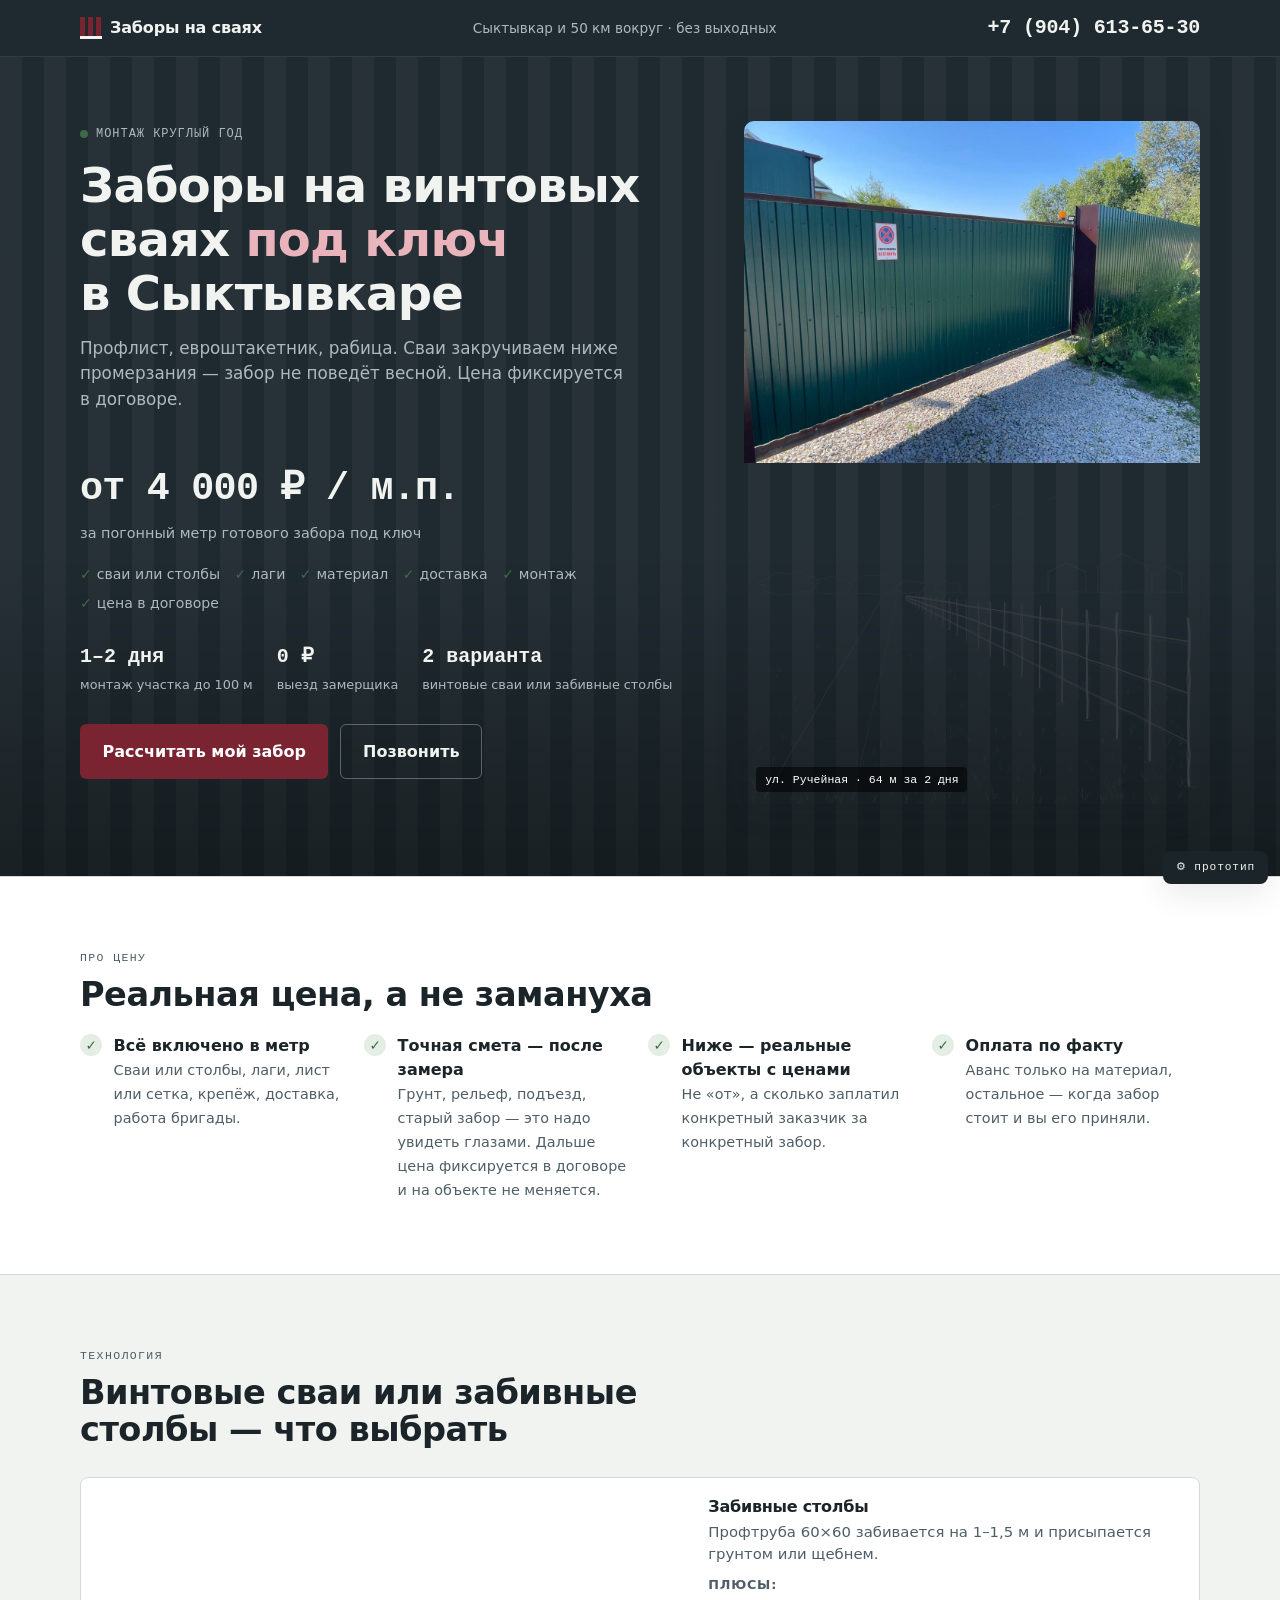
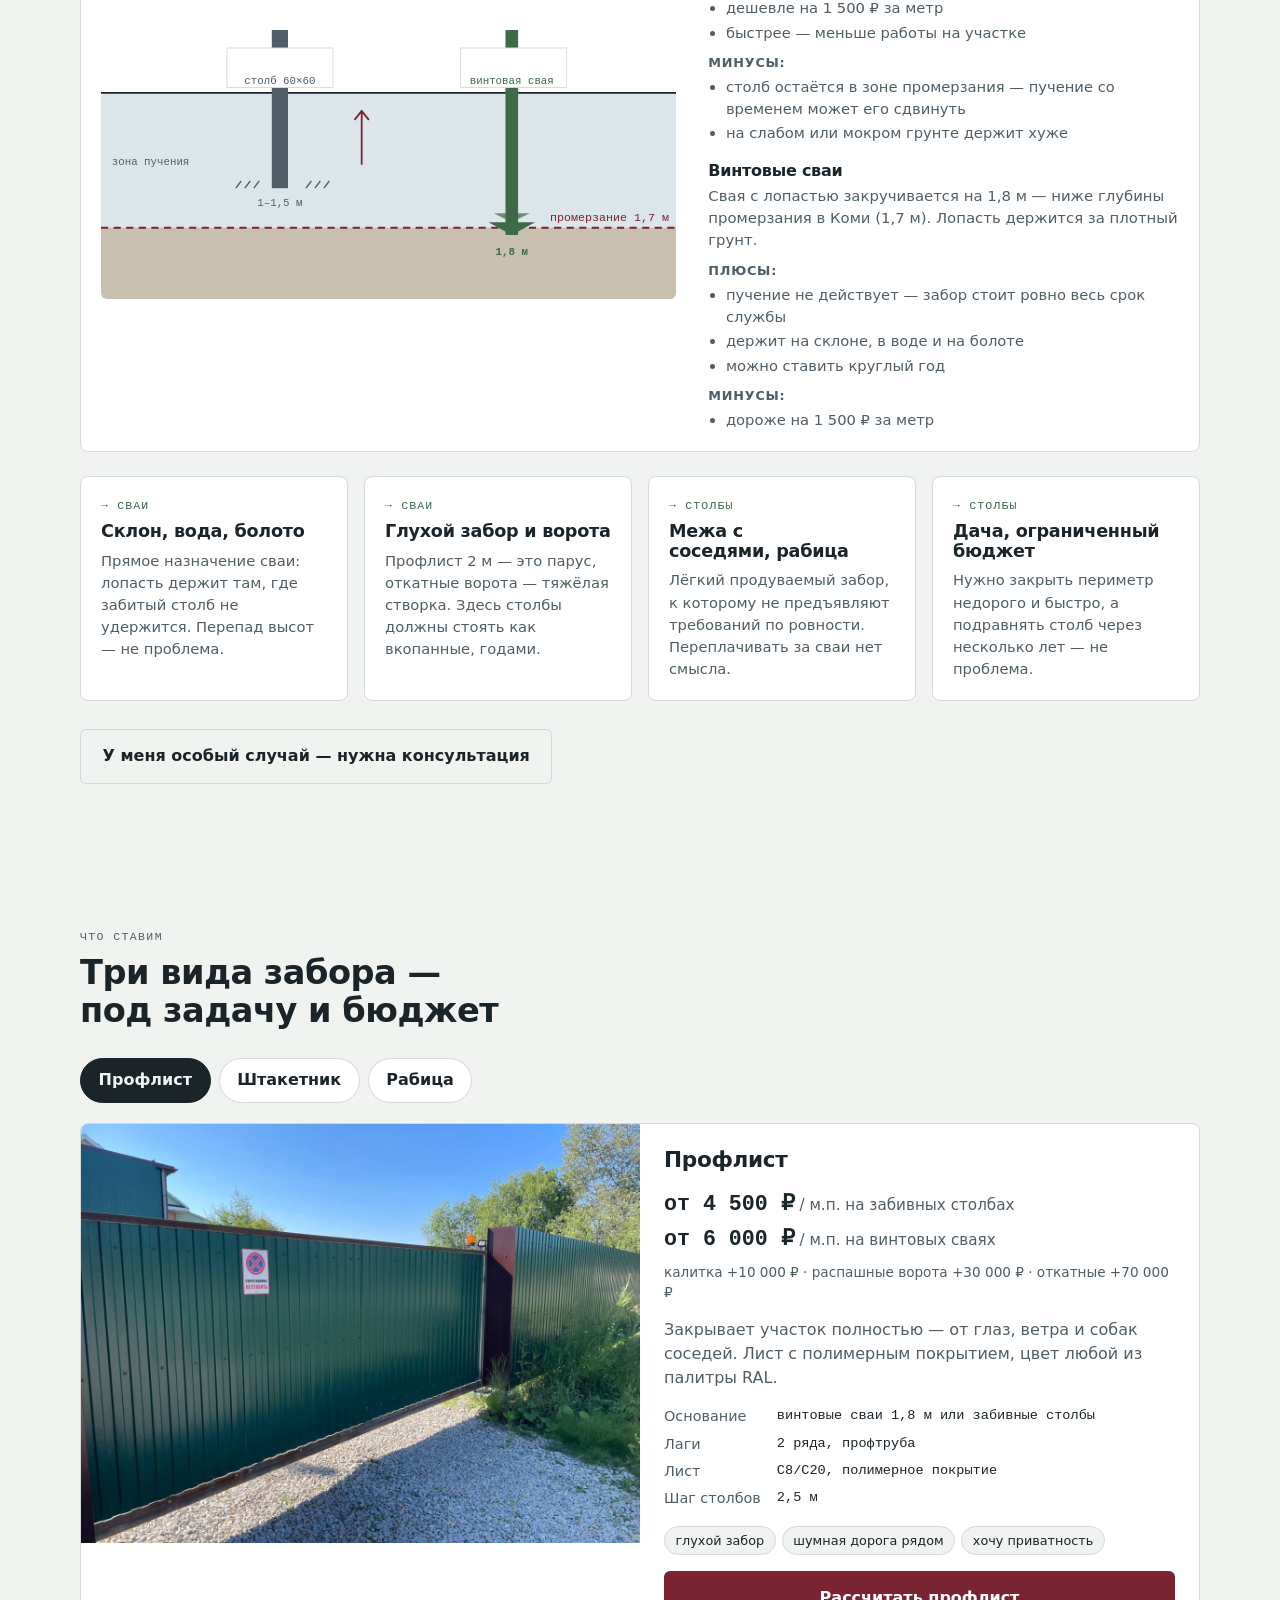
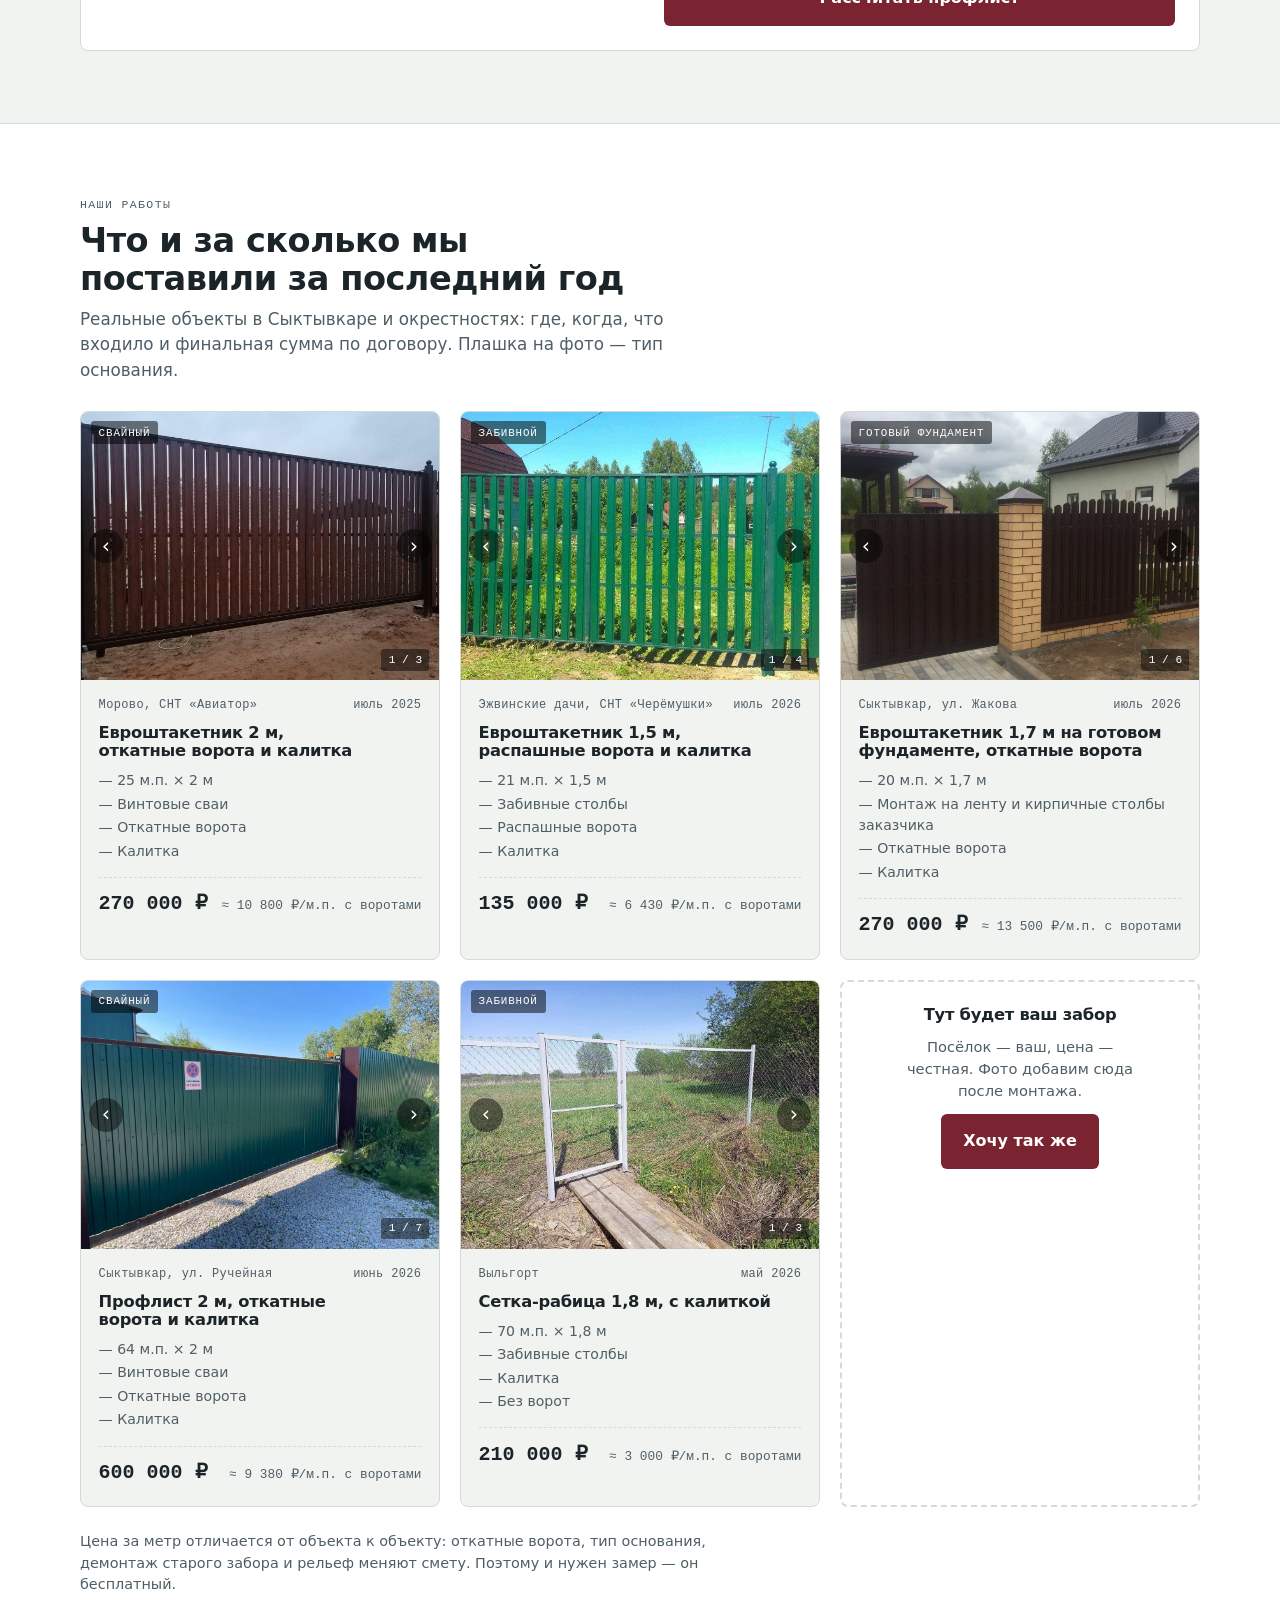
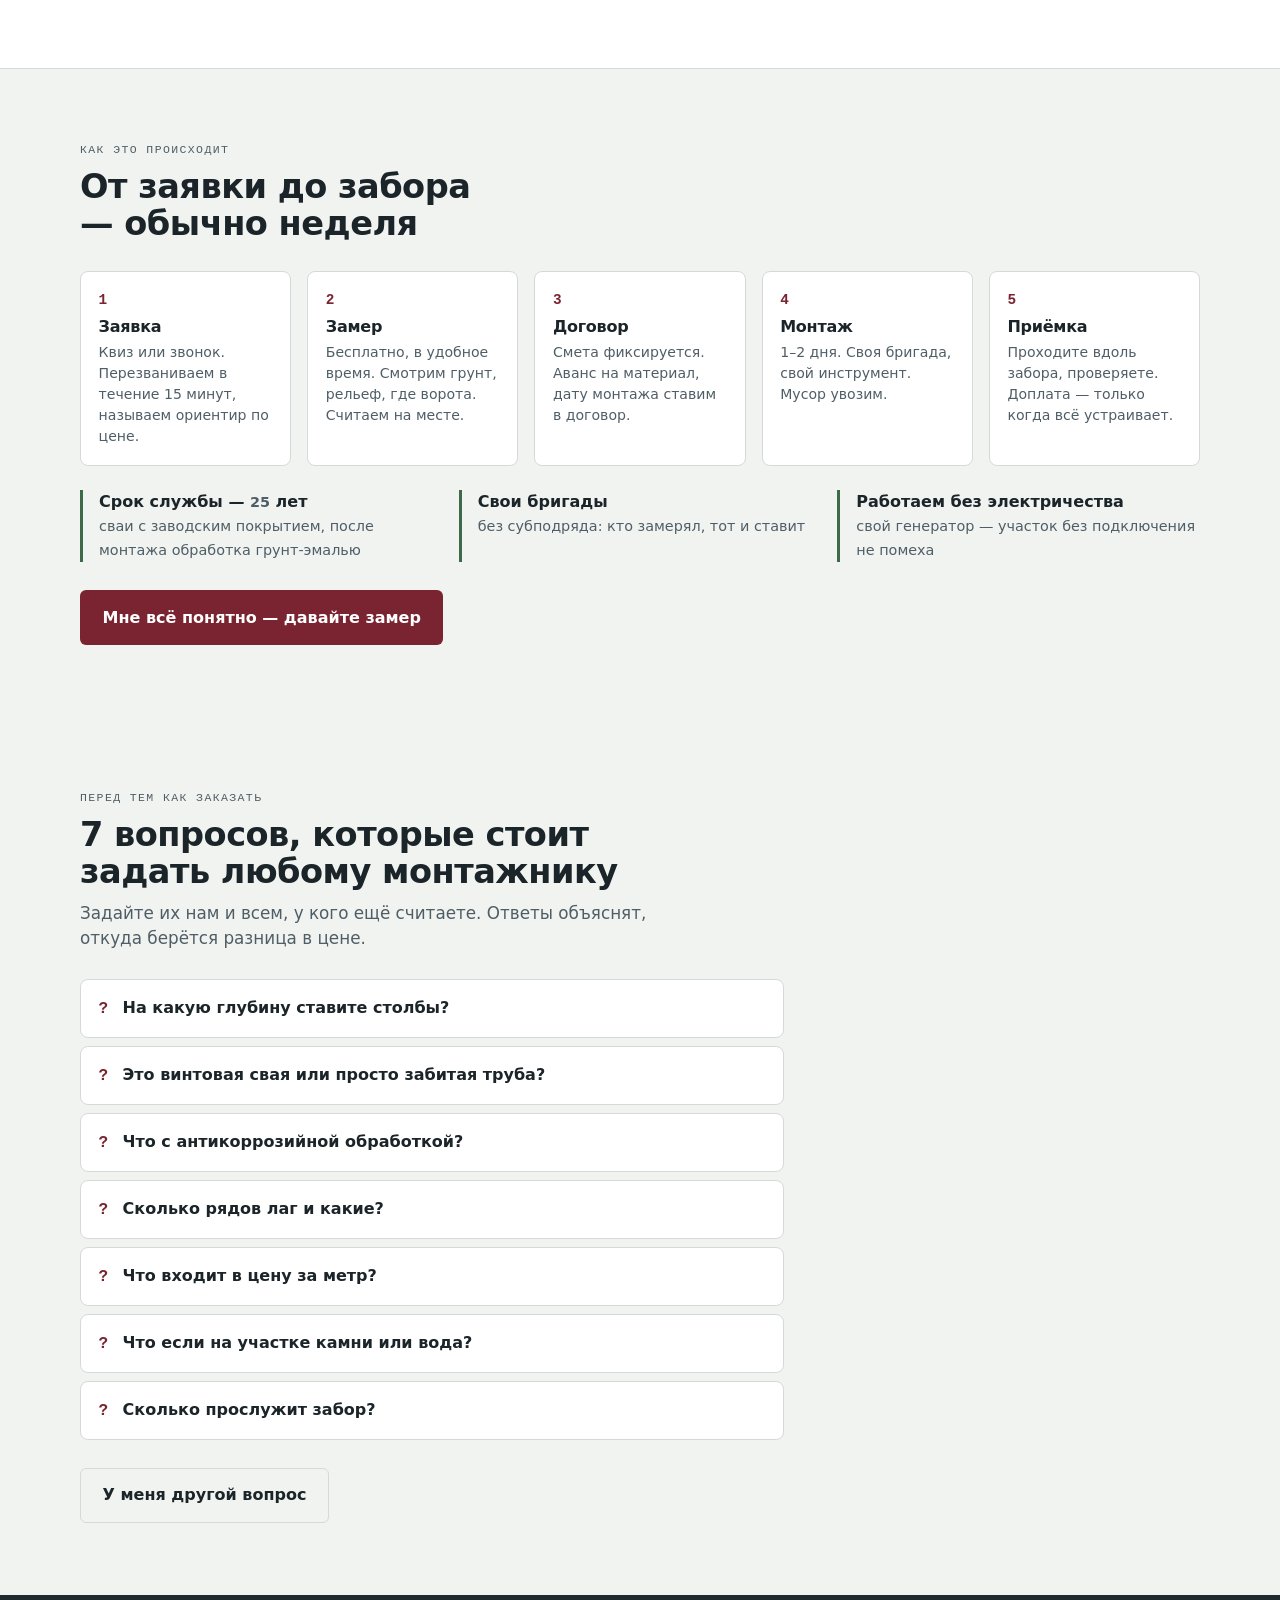
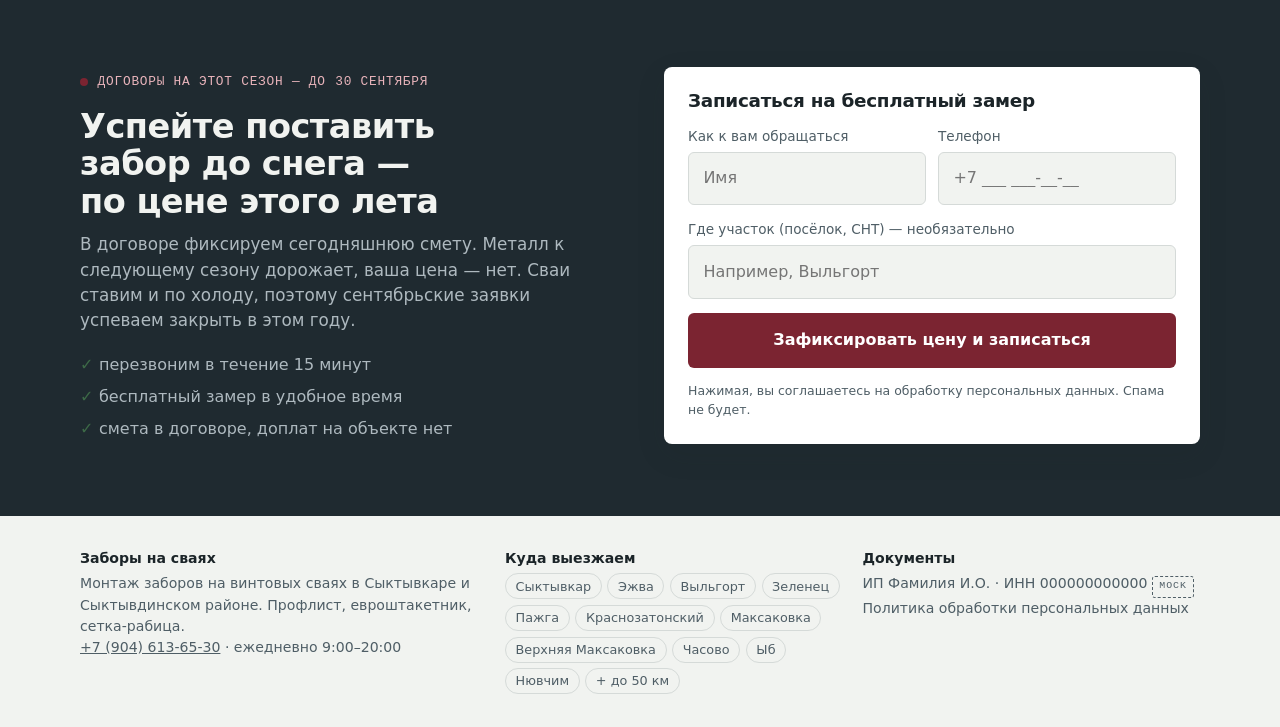
==== commit 93da8749: "Скетч-вариант героя: генератор карандашного наброска (gen-sketch.mjs -> img/sketch.svg) Co-Authored-" ====
--- a/index.html
+++ b/index.html
@@ -19,10 +19,19 @@
 <!-- 1. Первый экран: УТП + квиз -->
 <section class="hero" id="top">
   <div class="wrap">
-    <div>
+    <div class="hero-copy">
       <div class="hero-tag">Монтаж круглый год</div>
       <h1 id="hero-title"></h1>
       <p class="hero-sub" id="hero-sub"></p>
+    </div>
+
+    <div class="hero-photo">
+      <img id="hero-photo-img" src="img/cases/case4-1.jpg" alt="Забор из профлиста на винтовых сваях — Сыктывкар">
+      <span class="hero-photo-cap">ул. Ручейная · 64 м за 2 дня</span>
+      <img class="hero-sketch" id="hero-sketch-img" src="img/sketch.svg" alt="">
+    </div>
+
+    <div class="hero-rest">
       <div class="hero-price">
         <span class="num" id="hero-price"></span>
         <span class="cap" id="hero-price-cap"></span>
@@ -39,11 +48,6 @@
         <button class="btn btn-primary btn-sheen" data-popup="calc" data-source="hero">Рассчитать мой забор</button>
         <a class="btn btn-ghost" data-phone data-keep href="tel:">Позвонить</a>
       </div>
-    </div>
-
-    <div class="hero-photo">
-      <img id="hero-photo-img" src="img/cases/case4-1.jpg" alt="Забор из профлиста на винтовых сваях — Сыктывкар">
-      <span class="hero-photo-cap">ул. Ручейная · 64 м за 2 дня</span>
     </div>
   </div>
 </section>
@@ -119,7 +123,7 @@
       <article class="why"><span class="ico">→ столбы</span><h3>Дача, ограниченный бюджет</h3><p>Нужно закрыть периметр недорого и быстро, а подравнять столб через несколько лет — не проблема.</p></article>
     </div>
     <div class="block-cta">
-      <button class="btn btn-ghost" data-popup="contact" data-source="tech" data-title="Опишите ваш участок — подскажем решение" data-comment="1">У меня особый случай — нужна консультация</button>
+      <button class="btn btn-ghost" data-popup="contact" data-source="tech" data-title="Опишите ваш участок — подскажем решение" data-comment="1" data-btn="Спросить">У меня особый случай — нужна консультация</button>
     </div>
   </div>
 </section>
@@ -169,7 +173,7 @@
       <div><b>Работаем без электричества</b><span>свой генератор — участок без подключения не помеха</span></div>
     </div>
     <div class="block-cta">
-      <button class="btn btn-primary btn-sheen" data-popup="contact" data-source="steps" data-title="Записаться на бесплатный замер">Мне всё понятно — давайте замер</button>
+      <button class="btn btn-primary btn-sheen" data-popup="contact" data-source="steps" data-title="Записаться на бесплатный замер" data-btn="Записаться на замер">Мне всё понятно — давайте замер</button>
     </div>
   </div>
 </section>
@@ -192,7 +196,7 @@
       <details><summary>Сколько прослужит забор?</summary><div class="a"><b>Наш ответ:</b> на винтовых сваях — <span data-num="life"></span> лет; заводское покрытие плюс грунт-эмаль после монтажа. На забивных столбах металл служит столько же, но сам столб со временем может сдвинуть пучением — забор придётся подравнивать.</div></details>
     </div>
     <div class="block-cta">
-      <button class="btn btn-ghost" data-popup="contact" data-source="faq" data-title="Задайте вопрос — ответим лично" data-comment="1">У меня другой вопрос</button>
+      <button class="btn btn-ghost" data-popup="contact" data-source="faq" data-title="Задайте вопрос — ответим лично" data-comment="1" data-btn="Спросить">У меня другой вопрос</button>
     </div>
   </div>
 </section>
@@ -279,6 +283,8 @@
     <div class="body">
       <small>Как открылась страница (подмена первого экрана и квиза):</small>
       <div id="proto-opts" style="display:grid;gap:.3rem"></div>
+      <small>Вид первого экрана:</small>
+      <div id="proto-hero" style="display:grid;gap:.3rem"></div>
       <small>Плашки MOCK — данные-заглушки.</small>
     </div>
   </details>
--- a/styles.css
+++ b/styles.css
@@ -76,13 +76,15 @@
 .hero{background:var(--hero);color:var(--hero-ink);padding:2.25rem 0 2.75rem;
   background-image:linear-gradient(180deg,rgba(0,0,0,0) 60%,rgba(0,0,0,.35)),
     repeating-linear-gradient(90deg,rgba(255,255,255,.035) 0 22px,rgba(255,255,255,0) 22px 44px)}
-.hero .wrap{display:grid;gap:2rem}
-@media(min-width:900px){.hero{padding:4rem 0 4.5rem}.hero .wrap{grid-template-columns:1.15fr .85fr;align-items:start;gap:3rem}}
+.hero .wrap{display:grid;gap:1.5rem;grid-template-areas:"copy" "photo" "rest"}
+.hero-copy{grid-area:copy}.hero-photo{grid-area:photo}.hero-rest{grid-area:rest}
+@media(min-width:900px){.hero{padding:4rem 0 4.5rem}.hero .wrap{grid-template-columns:1.15fr .85fr;grid-template-areas:"copy photo" "rest photo";align-items:start;column-gap:3rem;row-gap:1rem}}
 .hero-tag{display:inline-flex;align-items:center;gap:.5rem;font-family:var(--mono);font-size:.75rem;letter-spacing:.08em;text-transform:uppercase;color:var(--hero-muted);margin-bottom:1rem}
 .hero-tag::before{content:"";width:8px;height:8px;background:var(--moss);border-radius:50%}
 .hero h1 span{color:var(--hero-accent)}
 .hero-sub{margin-top:1rem;color:var(--hero-muted);font-size:1.05rem;max-width:34rem}
-.hero-price{margin-top:1.5rem;display:grid;gap:.25rem}
+.hero-price{display:grid;gap:.25rem}
+@media(min-width:900px){.hero-price{margin-top:.5rem}}
 .hero-price .num{font-family:var(--mono);font-size:clamp(1.6rem,5vw,2.4rem);font-weight:700;font-variant-numeric:tabular-nums;letter-spacing:-.02em}
 .hero-price .cap{color:var(--hero-muted);font-size:.9rem}
 .hero-includes{margin:1.25rem 0 0;padding:0;list-style:none;display:flex;flex-wrap:wrap;gap:.5rem .9rem;color:var(--hero-muted);font-size:.88rem}
@@ -97,6 +99,25 @@
 .hero-photo-cap{position:absolute;left:.75rem;bottom:.75rem;font-family:var(--mono);font-size:.72rem;background:rgba(0,0,0,.55);color:#fff;padding:.25rem .55rem;border-radius:4px}
 .hero-cta{margin-top:1.75rem;display:flex;gap:.75rem;flex-wrap:wrap}
 .hero-cta .btn-ghost{border-color:rgba(255,255,255,.3)}
+
+.hero-sketch{display:none;width:100%;height:auto}
+
+/* вариант: фото фоном */
+.hero--bg{background-size:cover;background-position:center right}
+.hero--bg .hero-photo{display:none}
+.hero--bg .wrap{grid-template-areas:"copy" "rest"}
+@media(min-width:900px){.hero--bg .wrap{grid-template-columns:minmax(0,1.4fr) minmax(0,.6fr);grid-template-areas:"copy ." "rest ."}}
+
+/* варианты: светлый фон */
+.hero--light,.hero--sketch{--hero-ink:var(--ink);--hero-muted:var(--ink-2);--hero-accent:var(--accent);background:var(--card);background-image:none;color:var(--ink);border-bottom:1px solid var(--line)}
+.hero--light .hero-cta .btn-ghost,.hero--sketch .hero-cta .btn-ghost{border-color:var(--line)}
+.hero--sketch .hero-photo{box-shadow:none;border-radius:0;align-self:stretch;display:flex;align-items:center}
+.hero--sketch #hero-photo-img,.hero--sketch .hero-photo-cap{display:none}
+.hero--sketch .hero-sketch{display:block;width:100%;height:auto;
+  -webkit-mask-image:linear-gradient(90deg,transparent 0,#000 16%);mask-image:linear-gradient(90deg,transparent 0,#000 16%)}
+@media(min-width:900px){.hero--sketch .wrap{grid-template-columns:1fr 1.05fr;column-gap:1.5rem}}
+@media (prefers-color-scheme:dark){:root:not([data-theme="light"]) .hero-sketch{filter:invert(.85)}}
+:root[data-theme="dark"] .hero-sketch{filter:invert(.85)}
 
 /* блик на ключевых кнопках */
 .btn-sheen{position:relative;overflow:hidden}
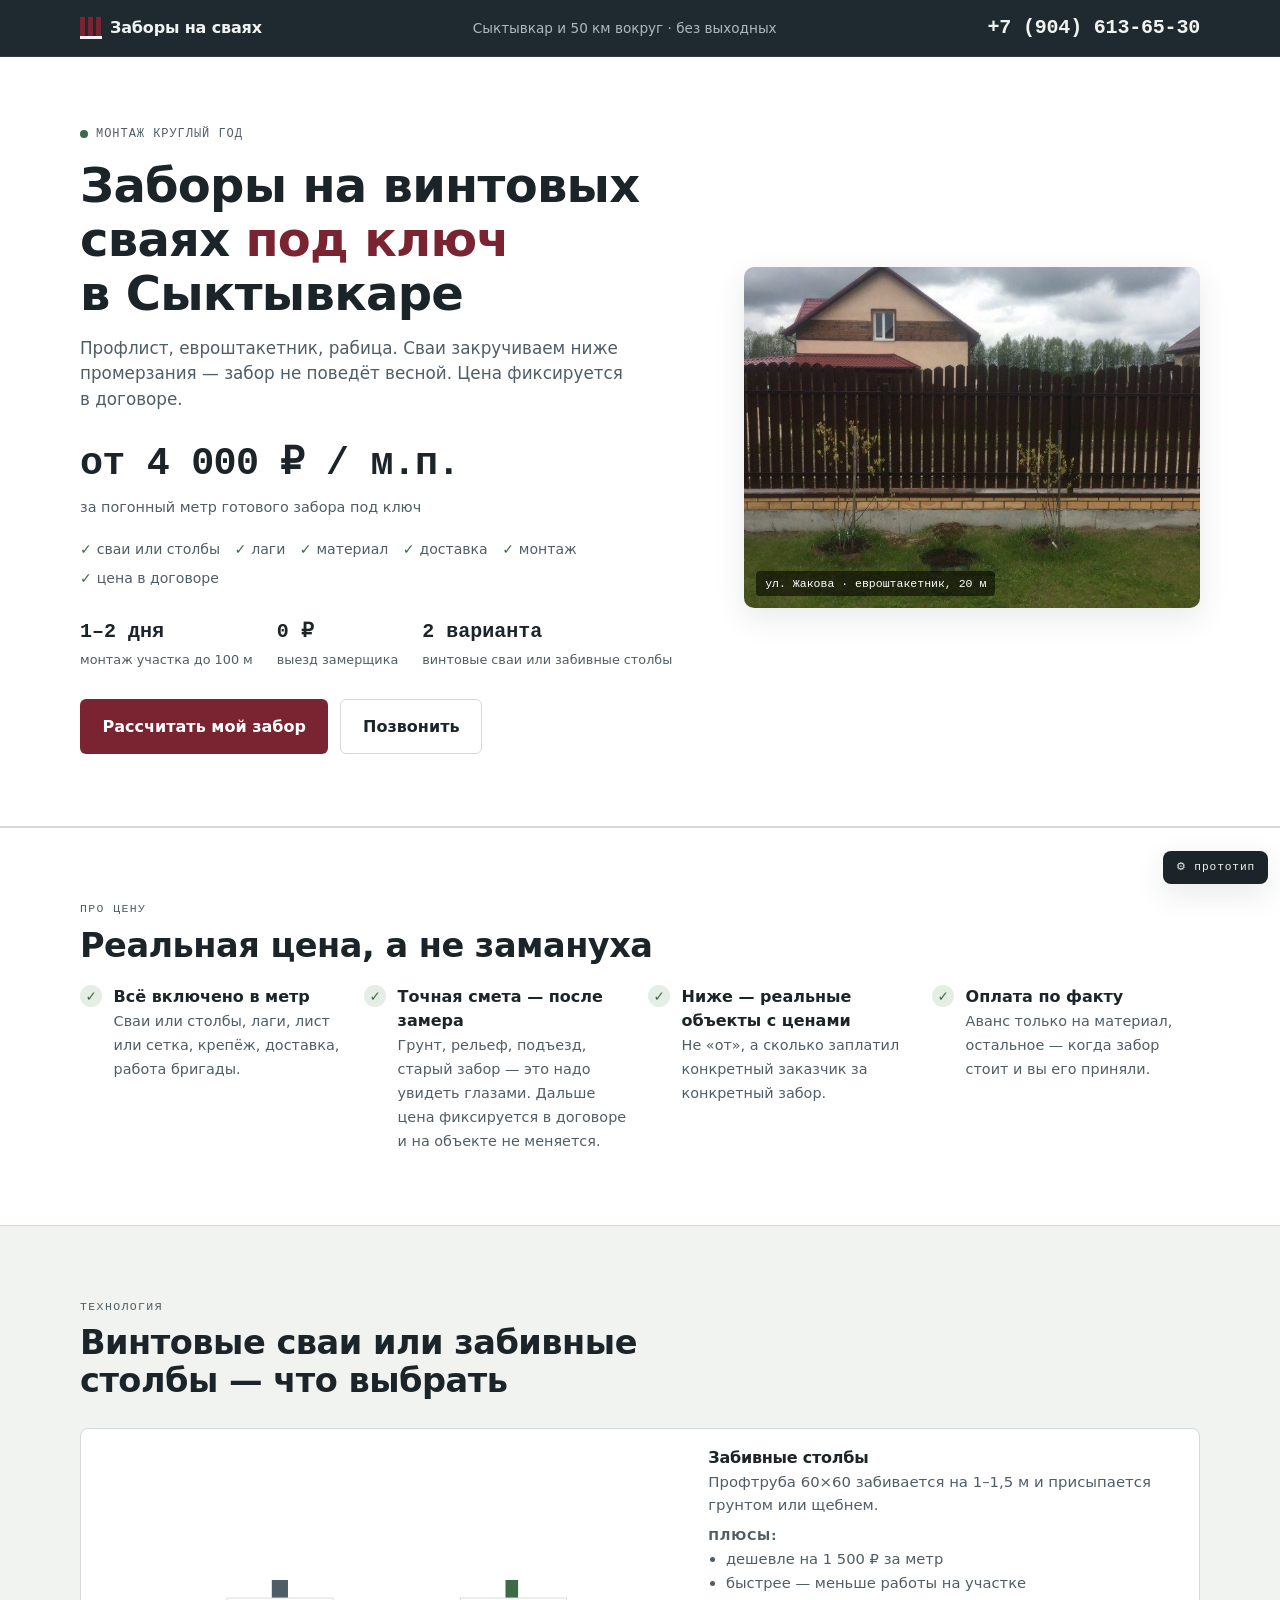
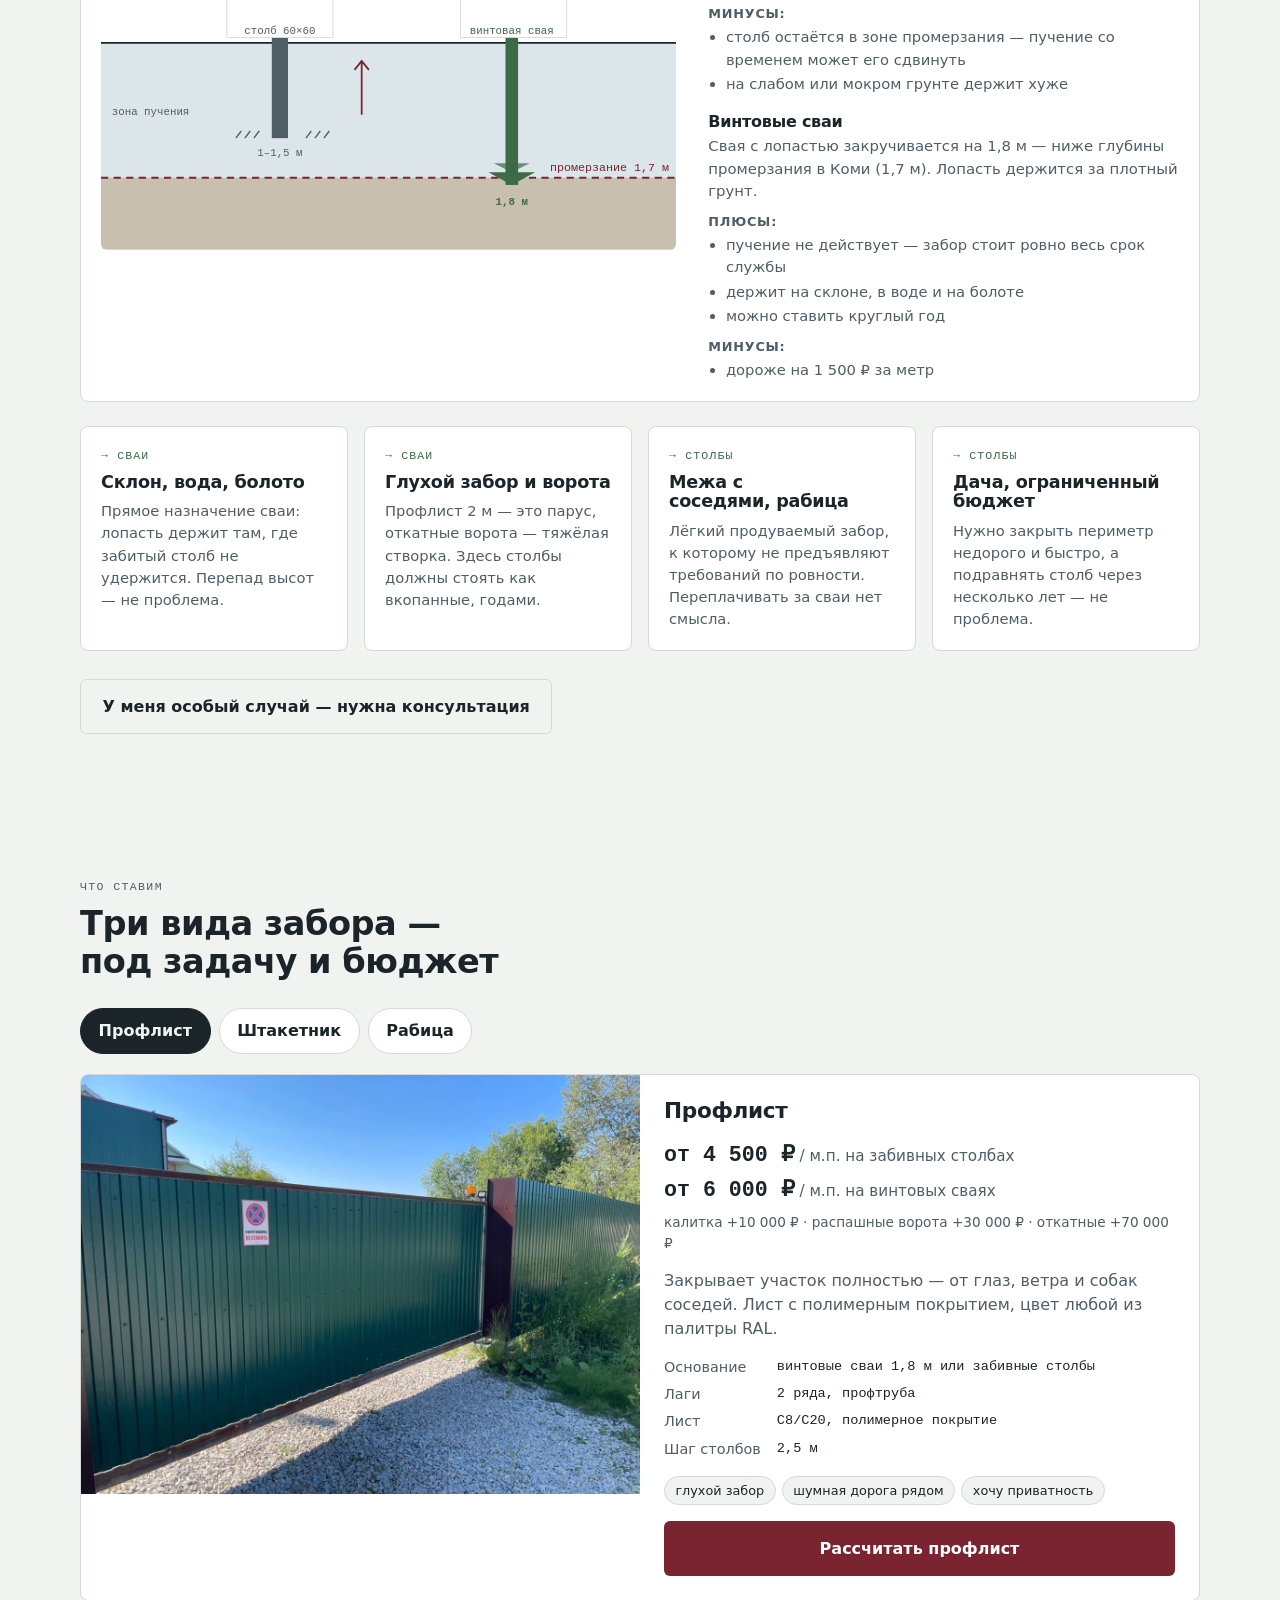
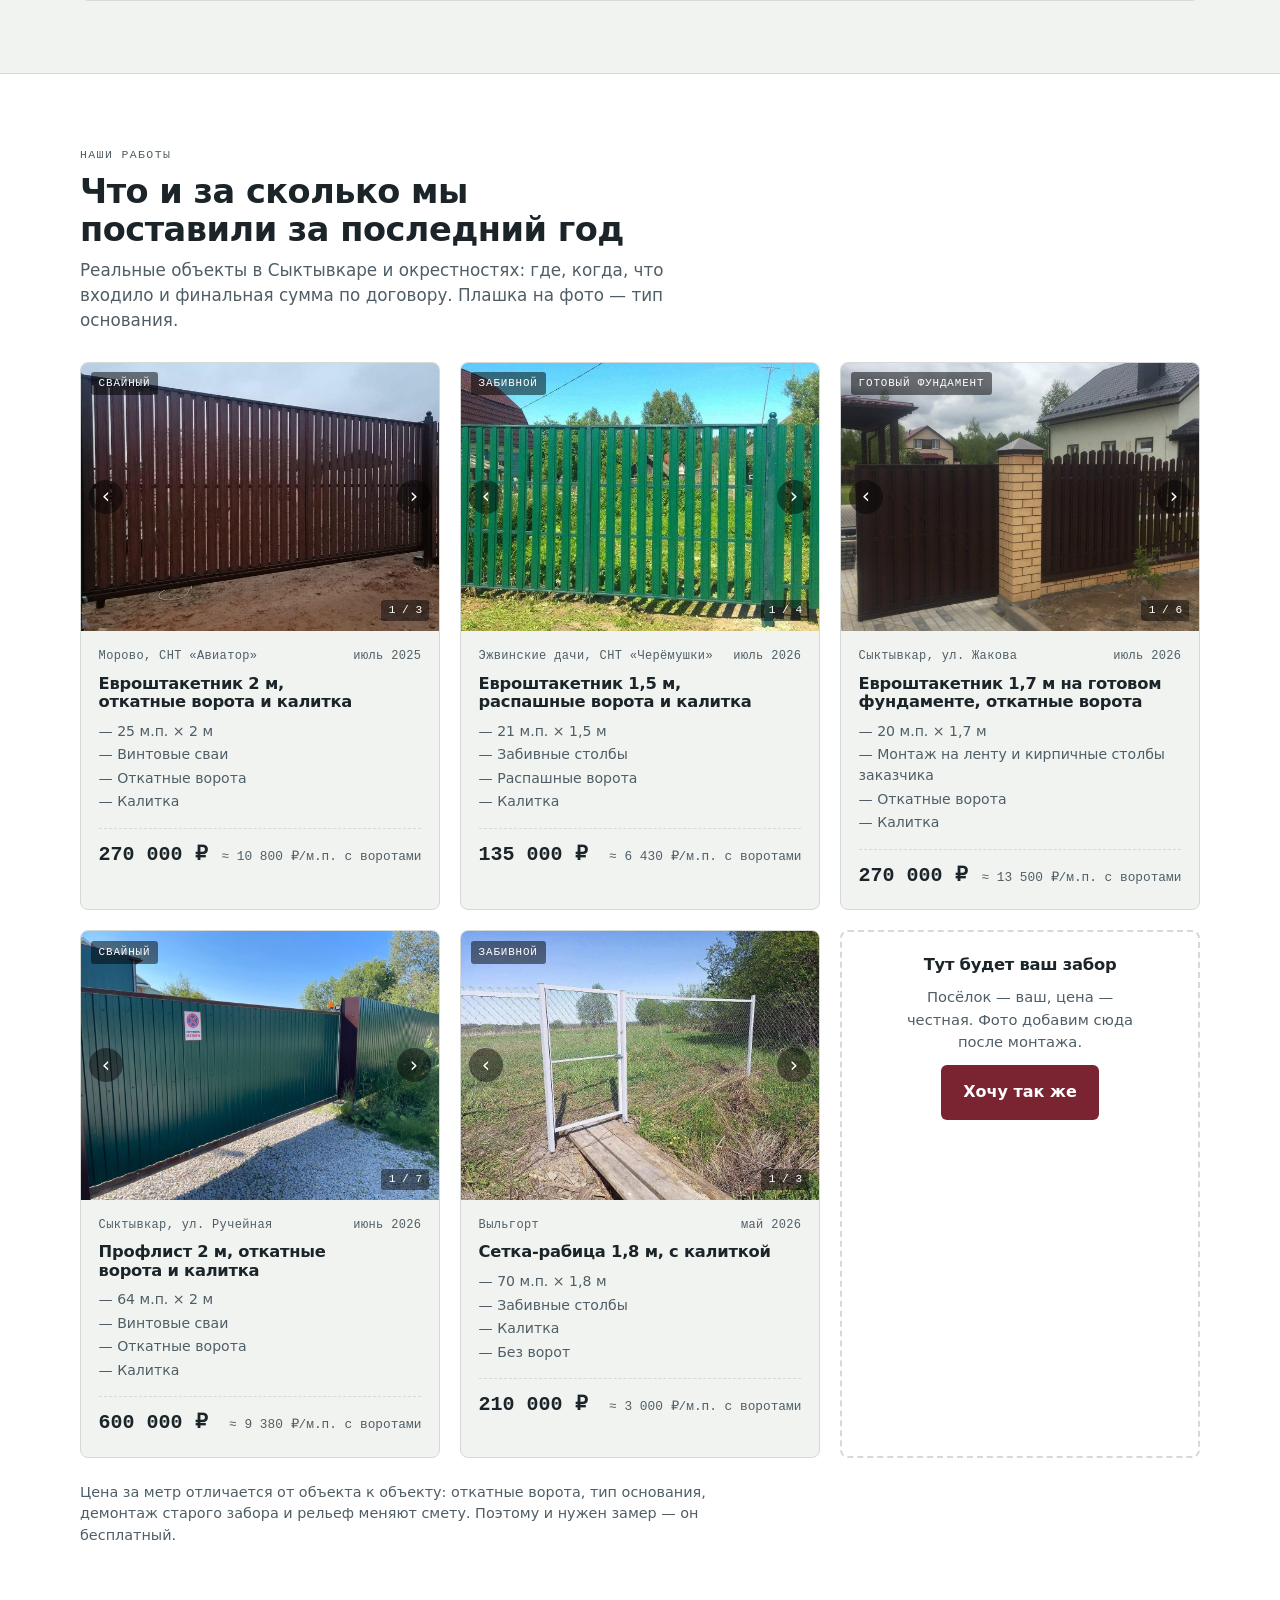
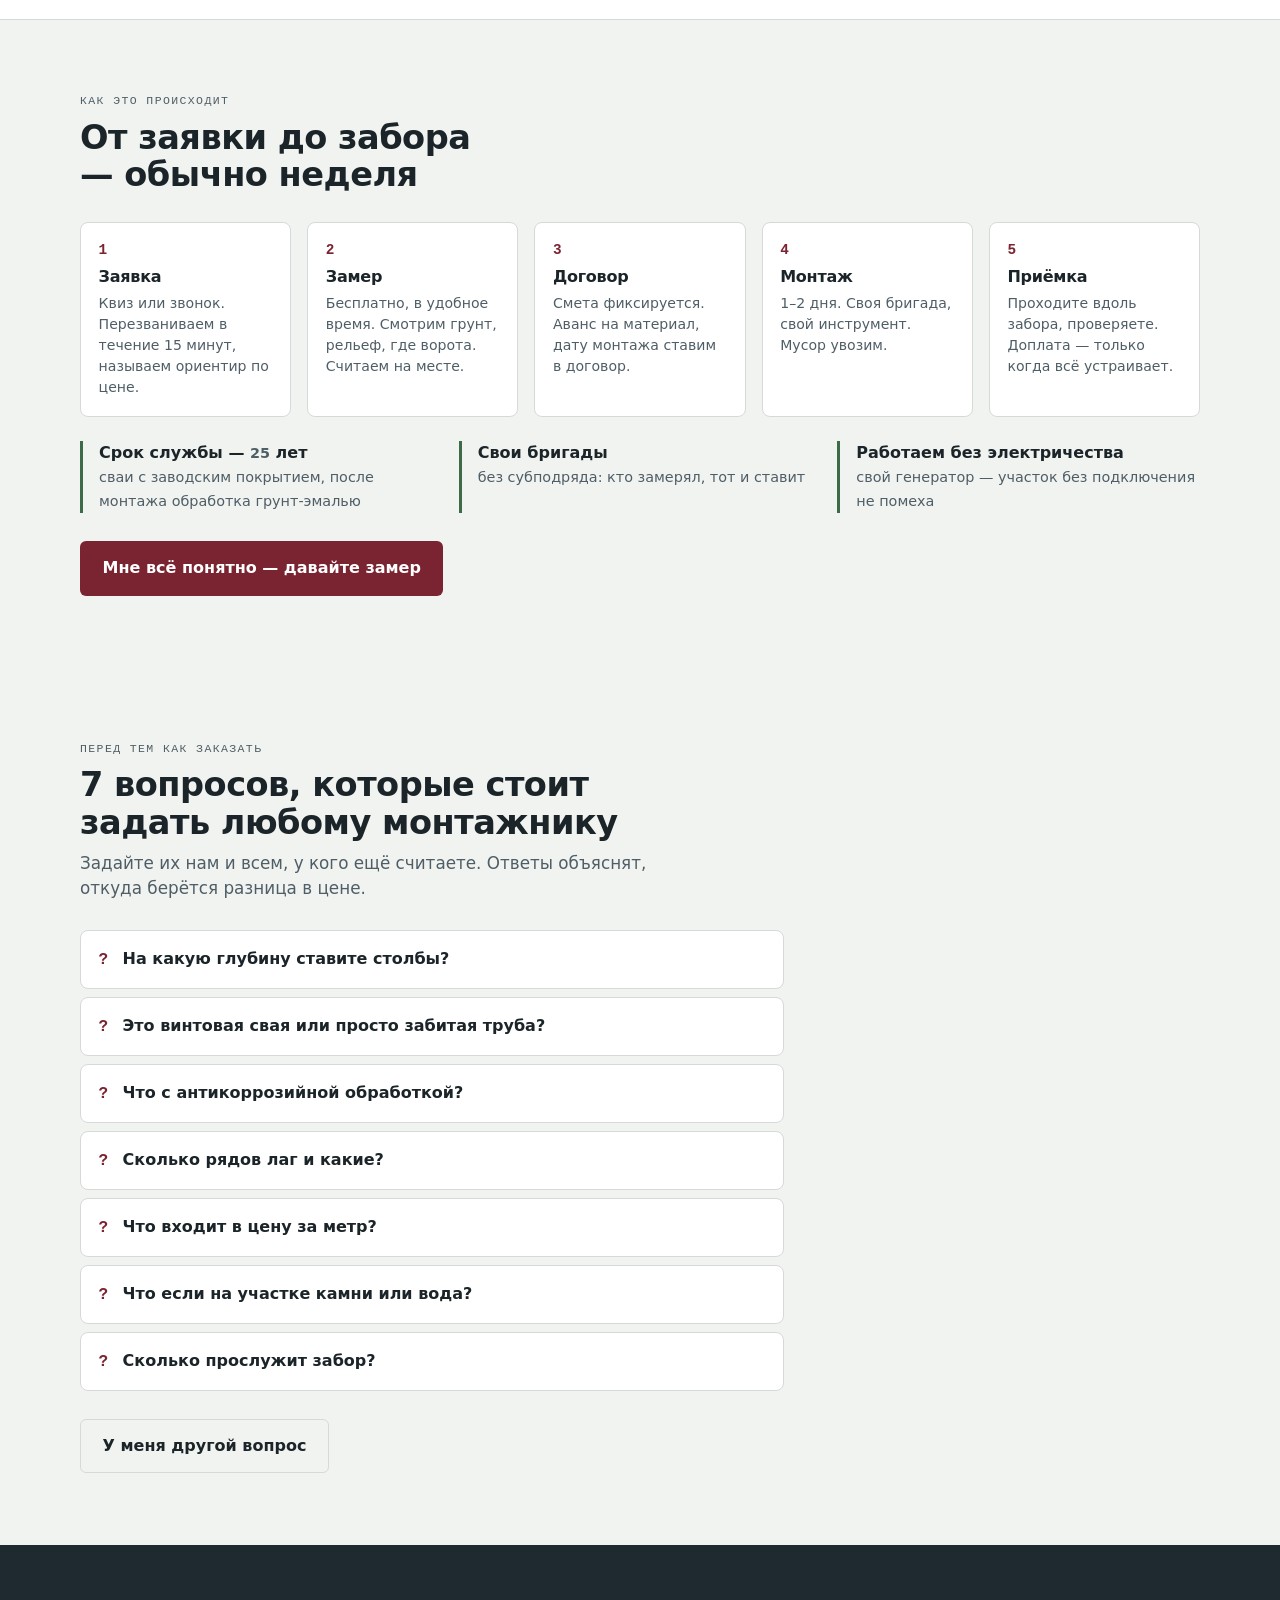
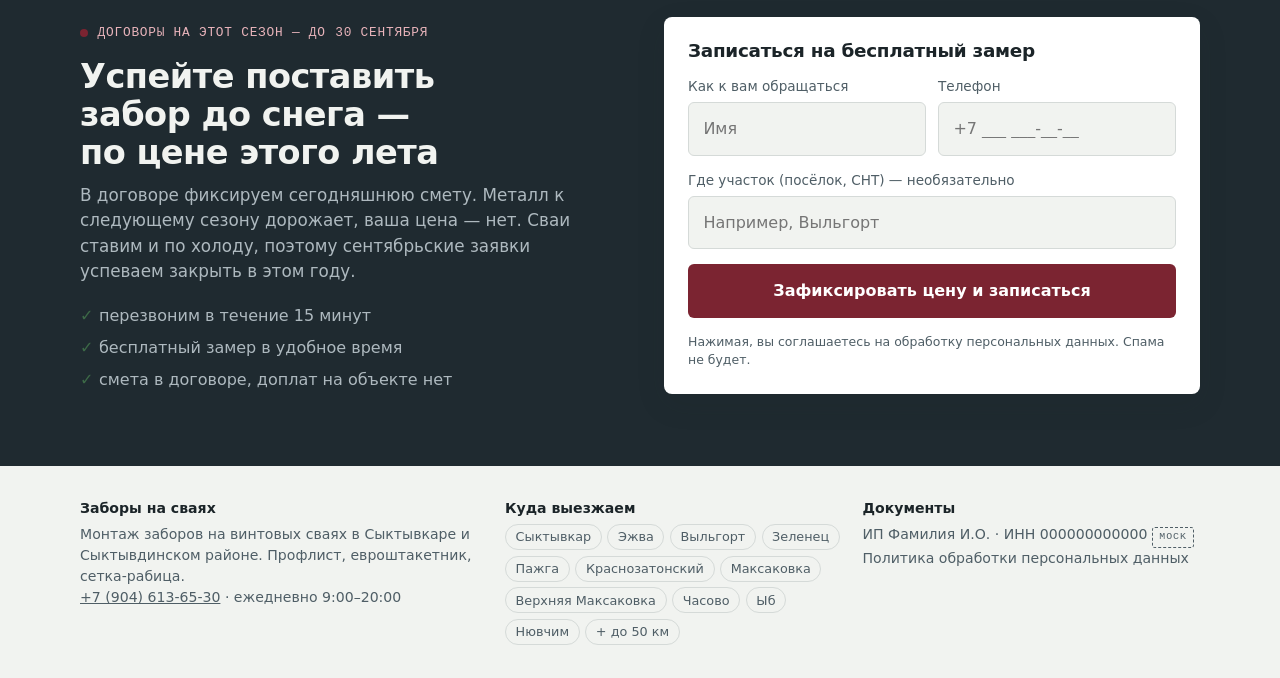
==== commit 593b476a: "Первый экран: светлый фон + фото (ул. Жакова) как единственный вариант Убраны варианты bg/light/sket" ====
--- a/index.html
+++ b/index.html
@@ -26,9 +26,8 @@
     </div>
 
     <div class="hero-photo">
-      <img id="hero-photo-img" src="img/cases/case4-1.jpg" alt="Забор из профлиста на винтовых сваях — Сыктывкар">
-      <span class="hero-photo-cap">ул. Ручейная · 64 м за 2 дня</span>
-      <img class="hero-sketch" id="hero-sketch-img" src="img/sketch.svg" alt="">
+      <img id="hero-photo-img" src="img/cases/case3-6.jpg" alt="Евроштакетник на кирпичных столбах — Сыктывкар, ул. Жакова">
+      <span class="hero-photo-cap">ул. Жакова · евроштакетник, 20 м</span>
     </div>
 
     <div class="hero-rest">
@@ -283,8 +282,6 @@
     <div class="body">
       <small>Как открылась страница (подмена первого экрана и квиза):</small>
       <div id="proto-opts" style="display:grid;gap:.3rem"></div>
-      <small>Вид первого экрана:</small>
-      <div id="proto-hero" style="display:grid;gap:.3rem"></div>
       <small>Плашки MOCK — данные-заглушки.</small>
     </div>
   </details>
--- a/styles.css
+++ b/styles.css
@@ -73,9 +73,8 @@
 @media(min-width:700px){.top-geo{display:block}}
 
 /* ---------- первый экран ---------- */
-.hero{background:var(--hero);color:var(--hero-ink);padding:2.25rem 0 2.75rem;
-  background-image:linear-gradient(180deg,rgba(0,0,0,0) 60%,rgba(0,0,0,.35)),
-    repeating-linear-gradient(90deg,rgba(255,255,255,.035) 0 22px,rgba(255,255,255,0) 22px 44px)}
+.hero{--hero-ink:var(--ink);--hero-muted:var(--ink-2);--hero-accent:var(--accent);
+  background:var(--card);color:var(--ink);padding:2.25rem 0 2.75rem;border-bottom:1px solid var(--line)}
 .hero .wrap{display:grid;gap:1.5rem;grid-template-areas:"copy" "photo" "rest"}
 .hero-copy{grid-area:copy}.hero-photo{grid-area:photo}.hero-rest{grid-area:rest}
 @media(min-width:900px){.hero{padding:4rem 0 4.5rem}.hero .wrap{grid-template-columns:1.15fr .85fr;grid-template-areas:"copy photo" "rest photo";align-items:start;column-gap:3rem;row-gap:1rem}}
@@ -98,26 +97,7 @@
 .hero-photo img{width:100%;height:100%;object-fit:cover;aspect-ratio:4/3;display:block}
 .hero-photo-cap{position:absolute;left:.75rem;bottom:.75rem;font-family:var(--mono);font-size:.72rem;background:rgba(0,0,0,.55);color:#fff;padding:.25rem .55rem;border-radius:4px}
 .hero-cta{margin-top:1.75rem;display:flex;gap:.75rem;flex-wrap:wrap}
-.hero-cta .btn-ghost{border-color:rgba(255,255,255,.3)}
-
-.hero-sketch{display:none;width:100%;height:auto}
-
-/* вариант: фото фоном */
-.hero--bg{background-size:cover;background-position:center right}
-.hero--bg .hero-photo{display:none}
-.hero--bg .wrap{grid-template-areas:"copy" "rest"}
-@media(min-width:900px){.hero--bg .wrap{grid-template-columns:minmax(0,1.4fr) minmax(0,.6fr);grid-template-areas:"copy ." "rest ."}}
-
-/* варианты: светлый фон */
-.hero--light,.hero--sketch{--hero-ink:var(--ink);--hero-muted:var(--ink-2);--hero-accent:var(--accent);background:var(--card);background-image:none;color:var(--ink);border-bottom:1px solid var(--line)}
-.hero--light .hero-cta .btn-ghost,.hero--sketch .hero-cta .btn-ghost{border-color:var(--line)}
-.hero--sketch .hero-photo{box-shadow:none;border-radius:0;align-self:stretch;display:flex;align-items:center}
-.hero--sketch #hero-photo-img,.hero--sketch .hero-photo-cap{display:none}
-.hero--sketch .hero-sketch{display:block;width:100%;height:auto;
-  -webkit-mask-image:linear-gradient(90deg,transparent 0,#000 16%);mask-image:linear-gradient(90deg,transparent 0,#000 16%)}
-@media(min-width:900px){.hero--sketch .wrap{grid-template-columns:1fr 1.05fr;column-gap:1.5rem}}
-@media (prefers-color-scheme:dark){:root:not([data-theme="light"]) .hero-sketch{filter:invert(.85)}}
-:root[data-theme="dark"] .hero-sketch{filter:invert(.85)}
+.hero-cta .btn-ghost{border-color:var(--line)}
 
 /* блик на ключевых кнопках */
 .btn-sheen{position:relative;overflow:hidden}
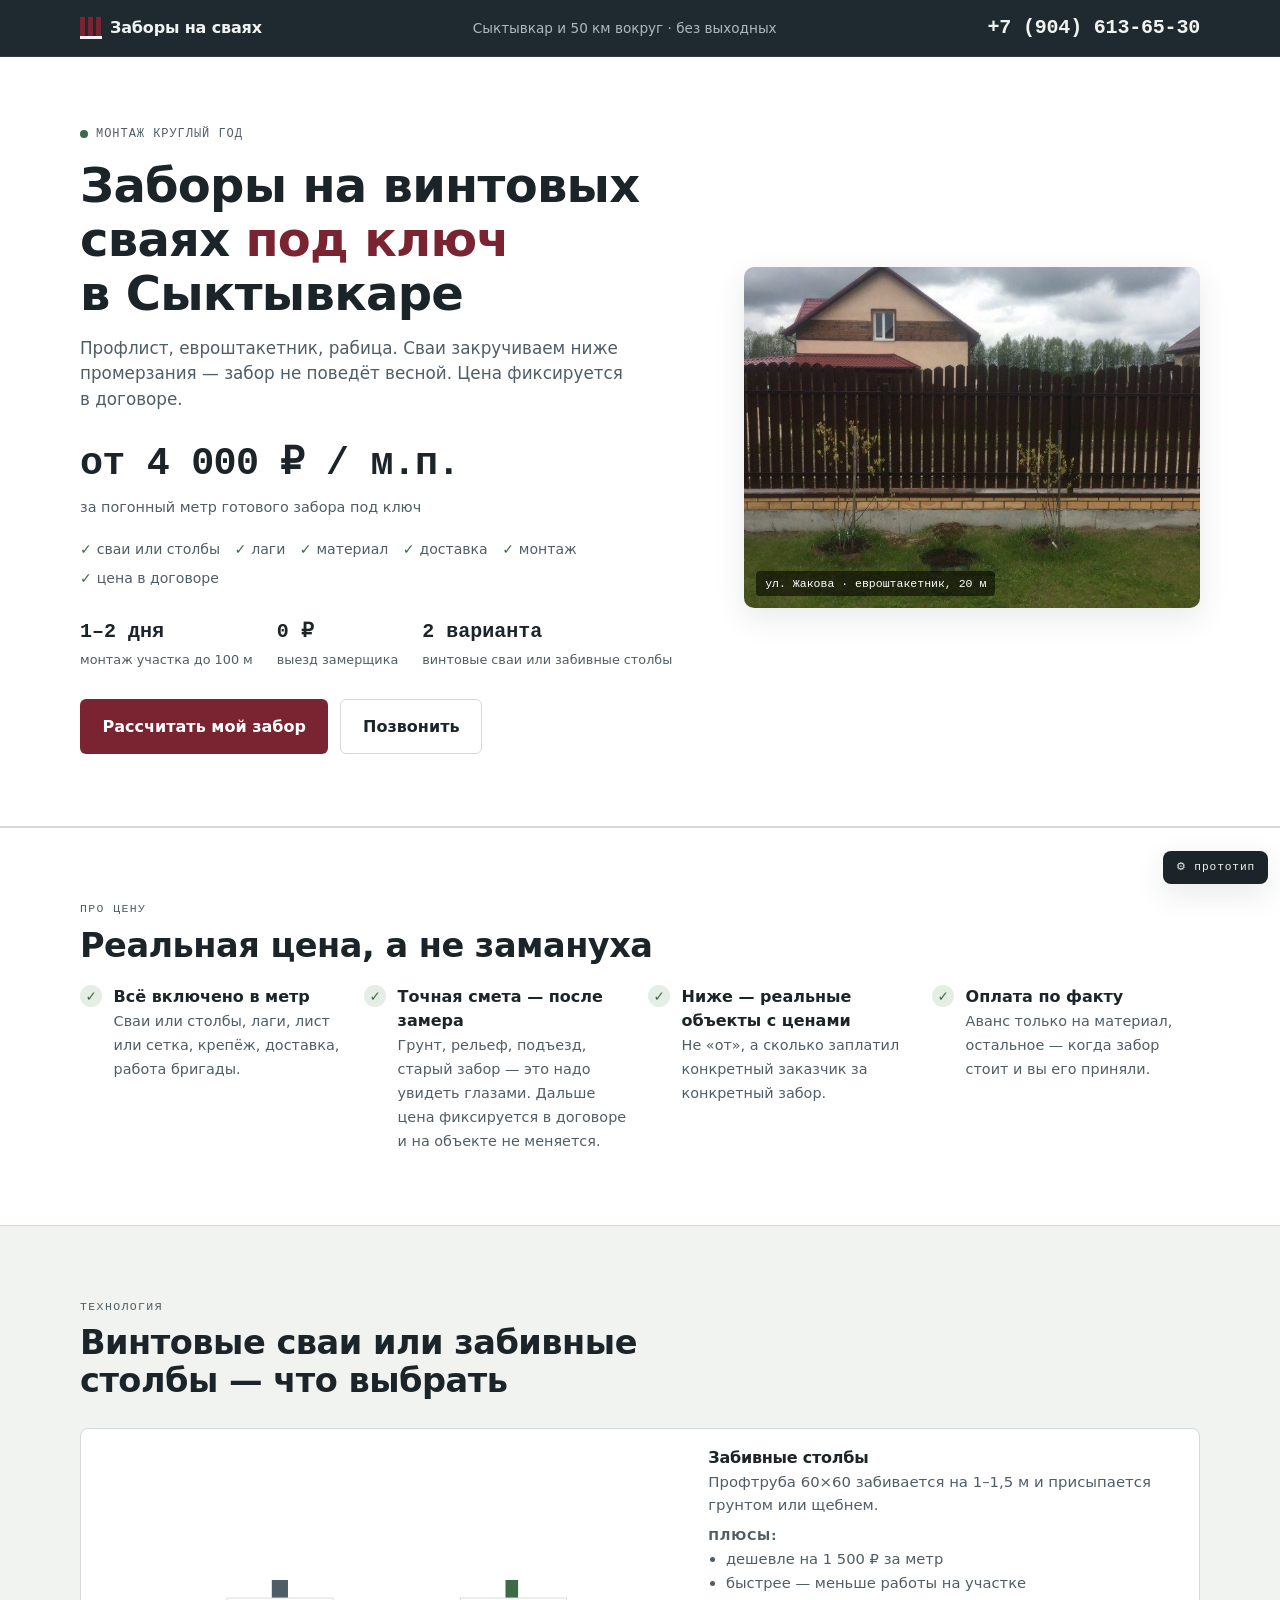
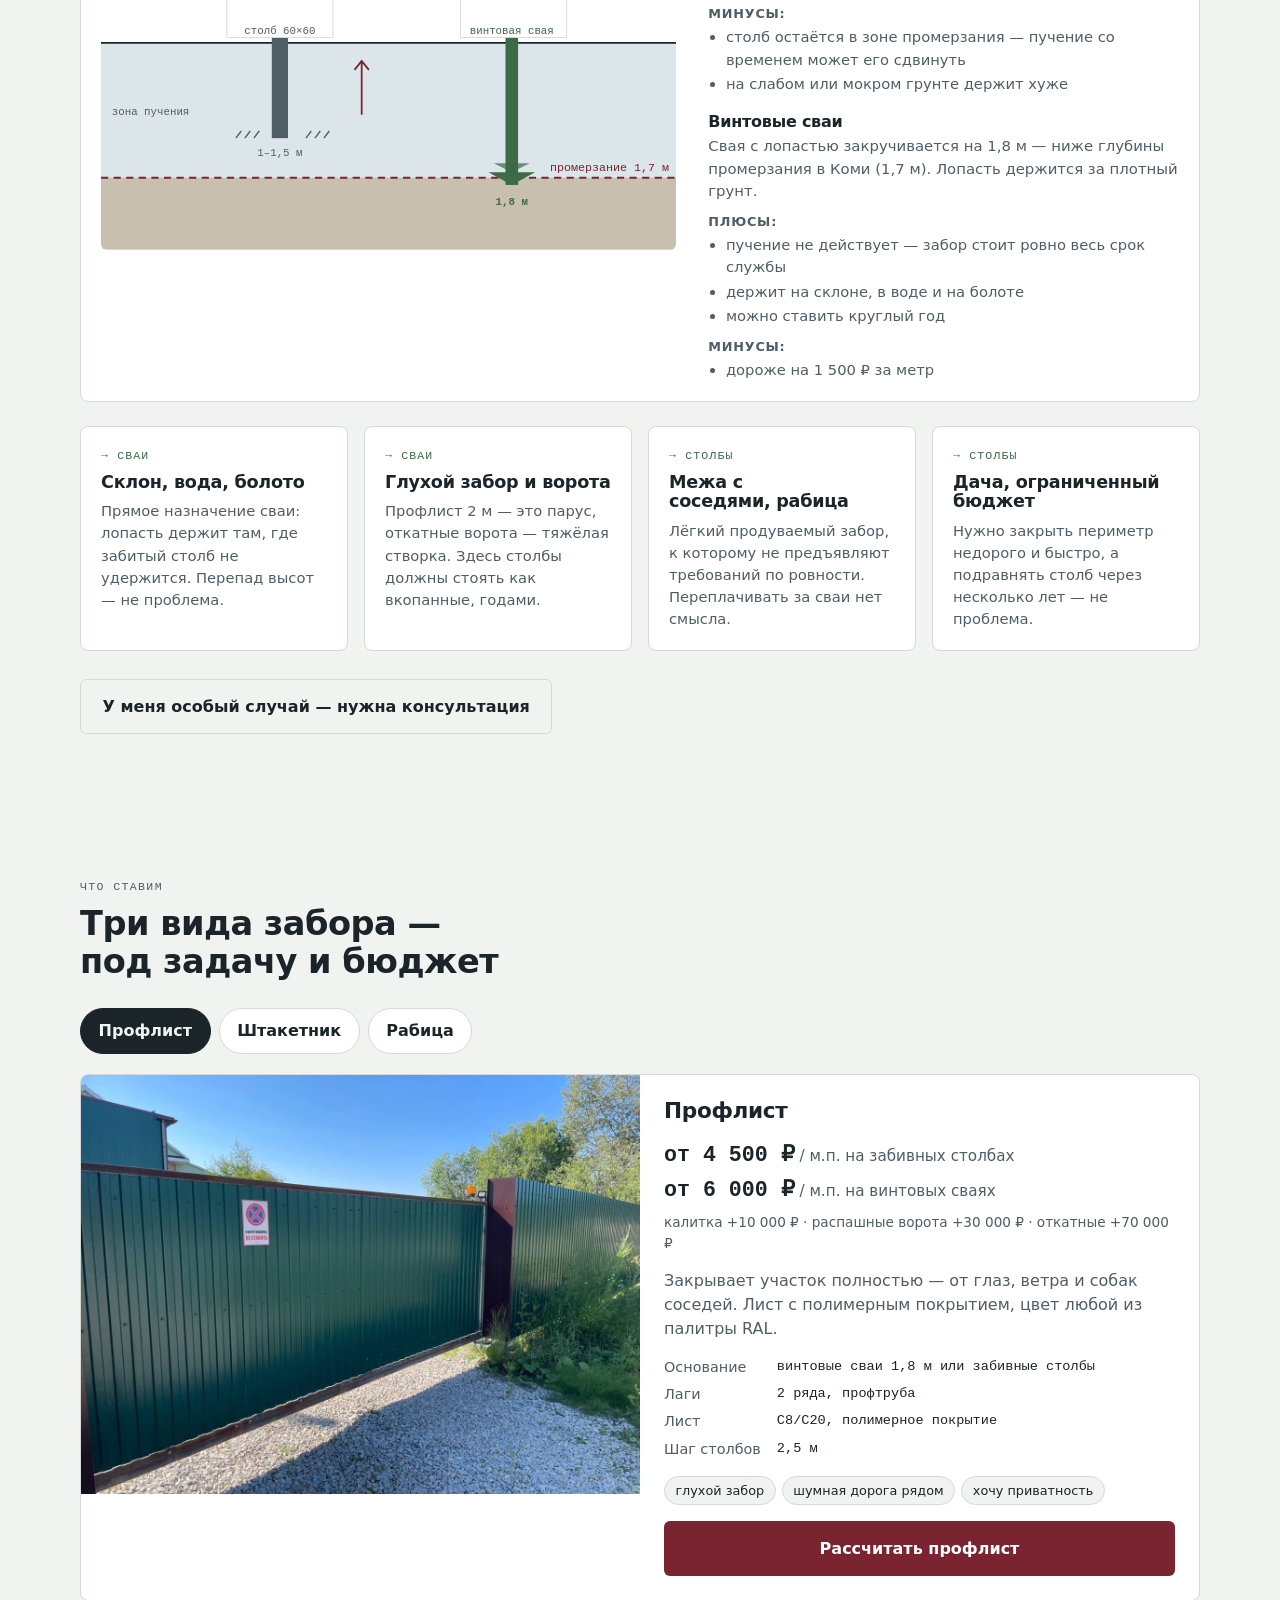
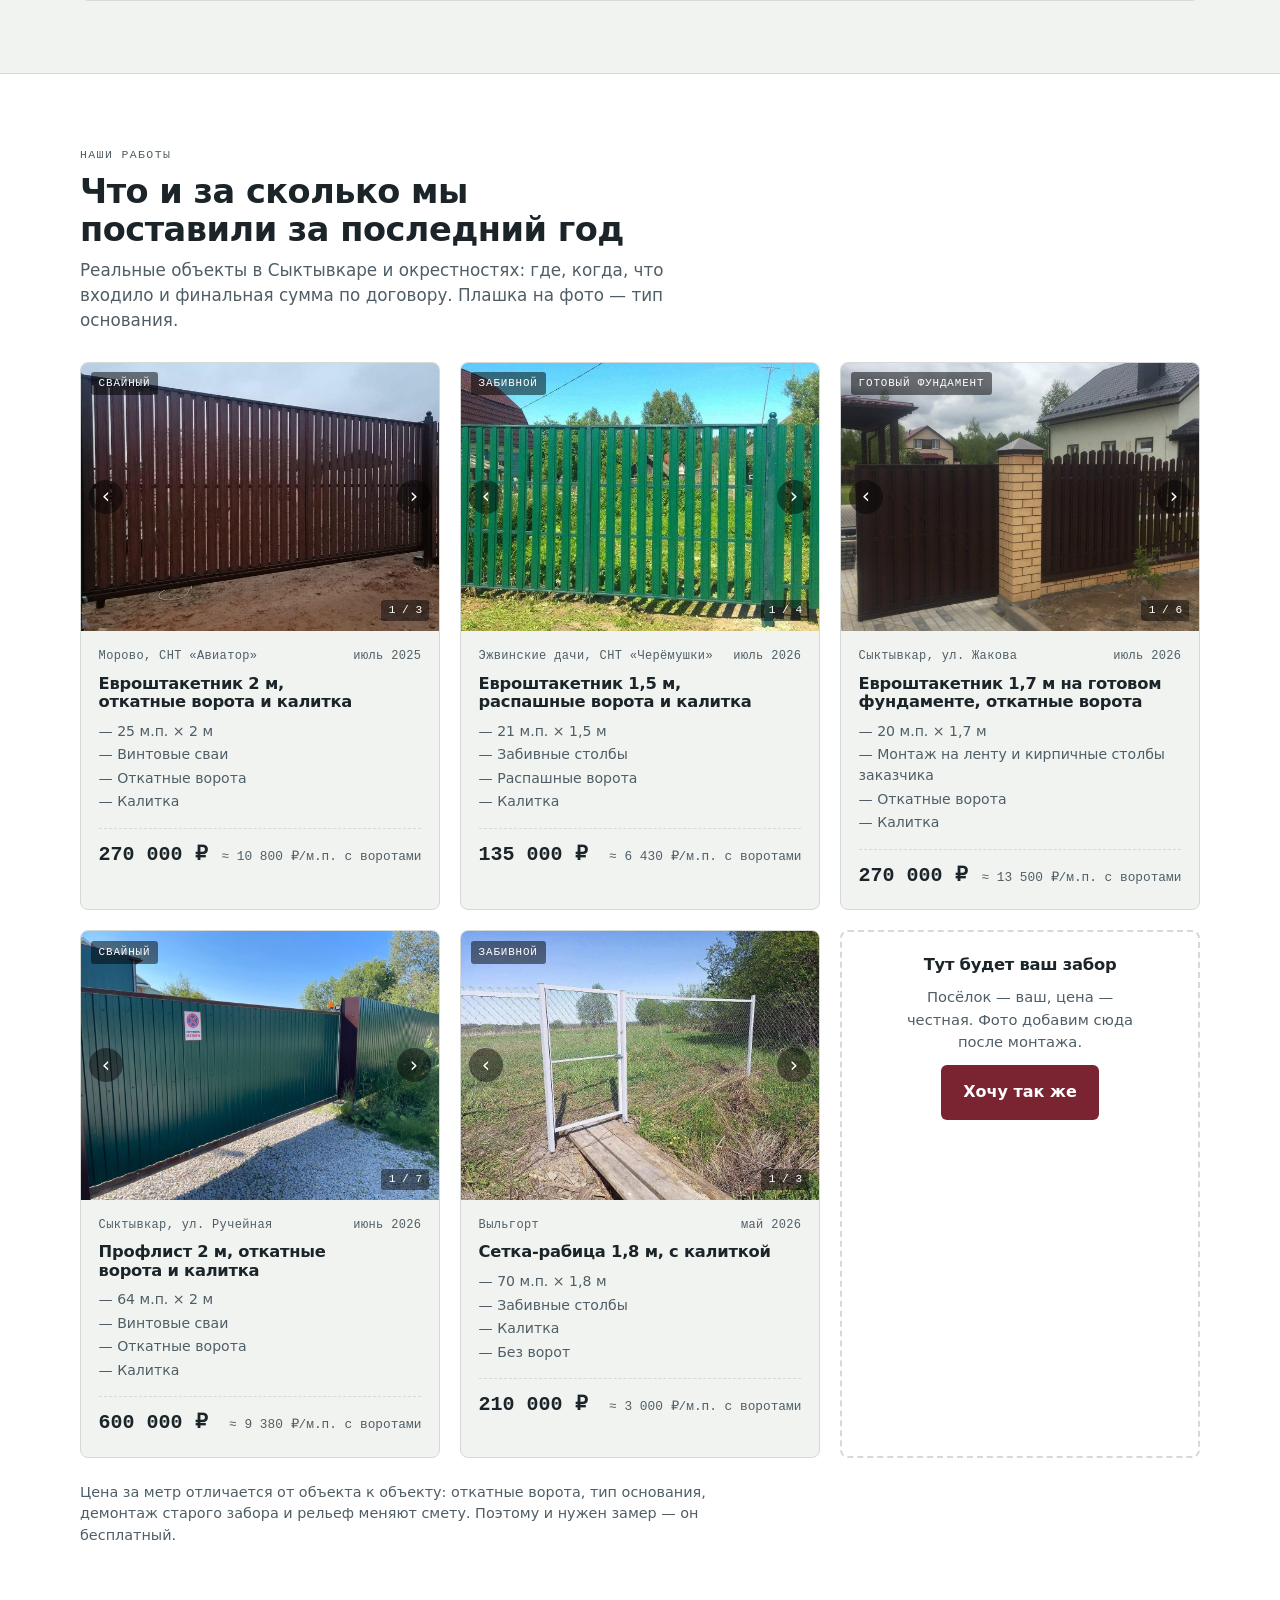
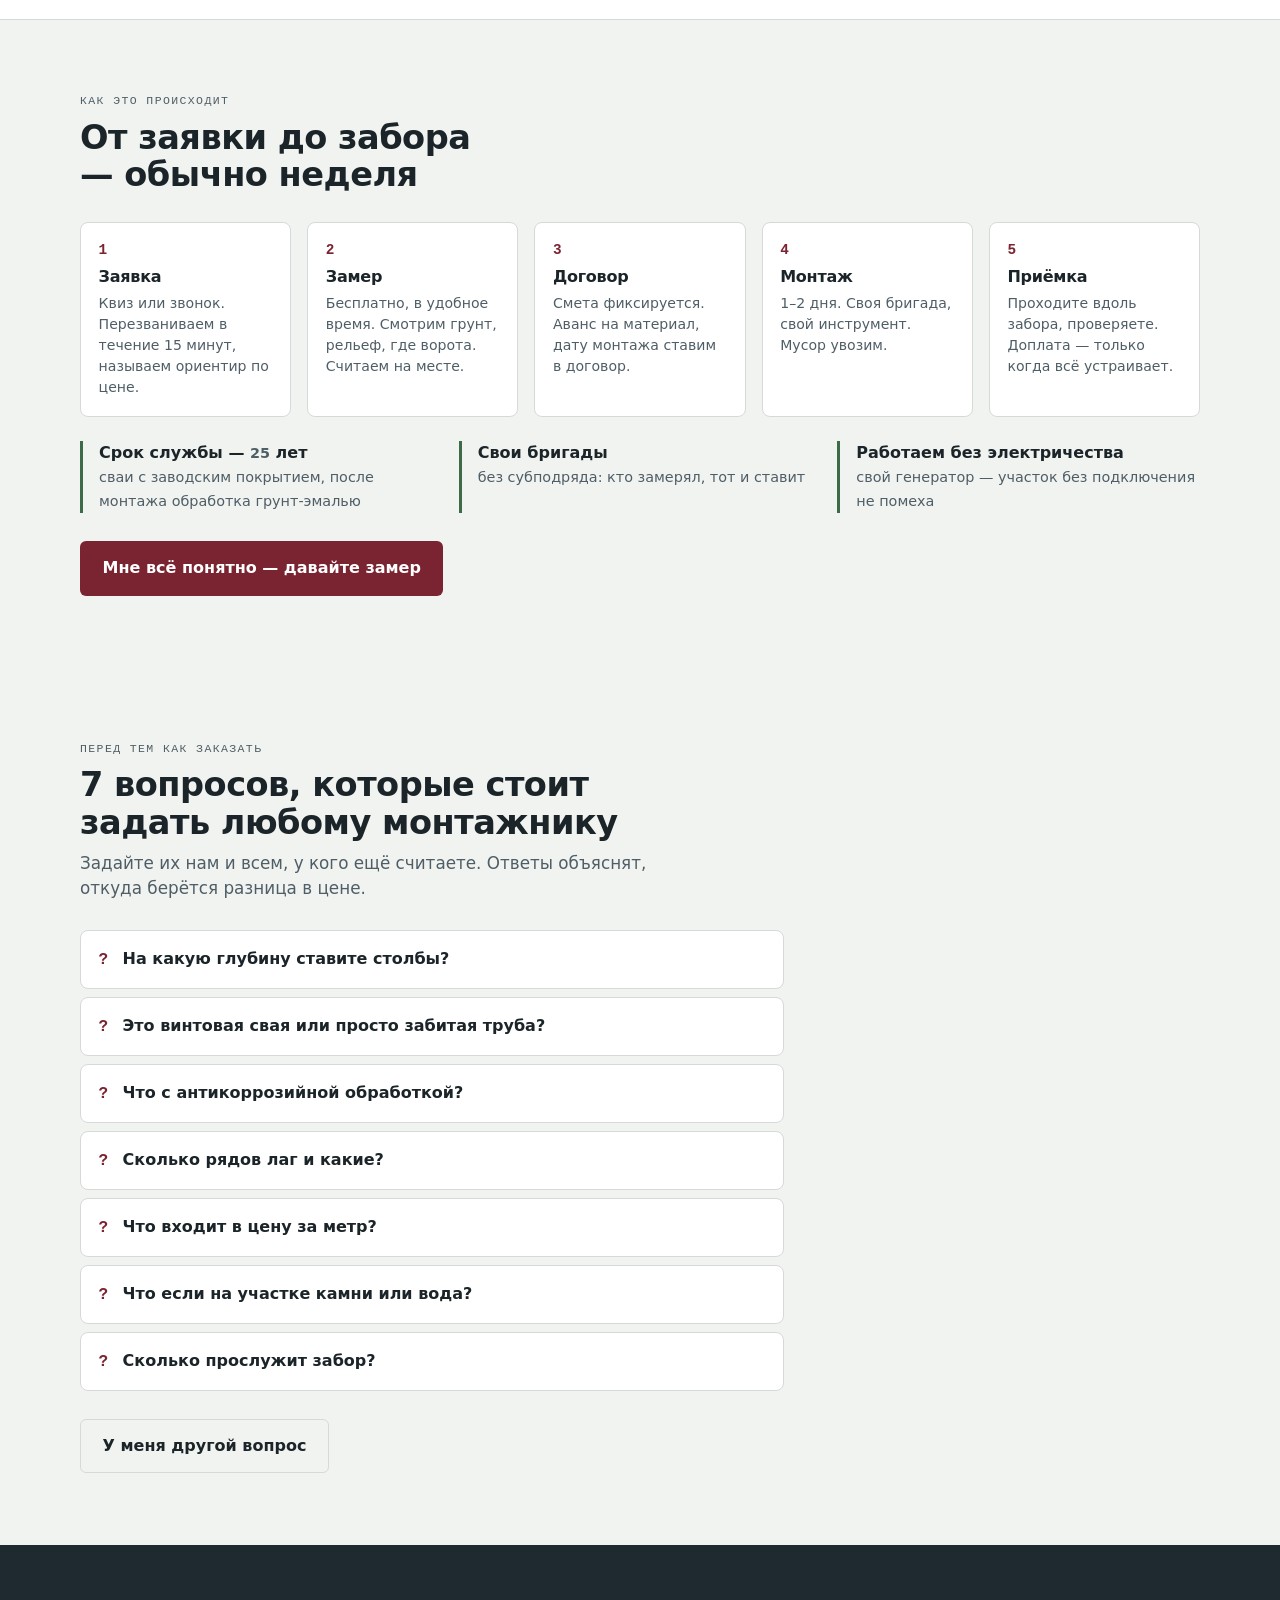
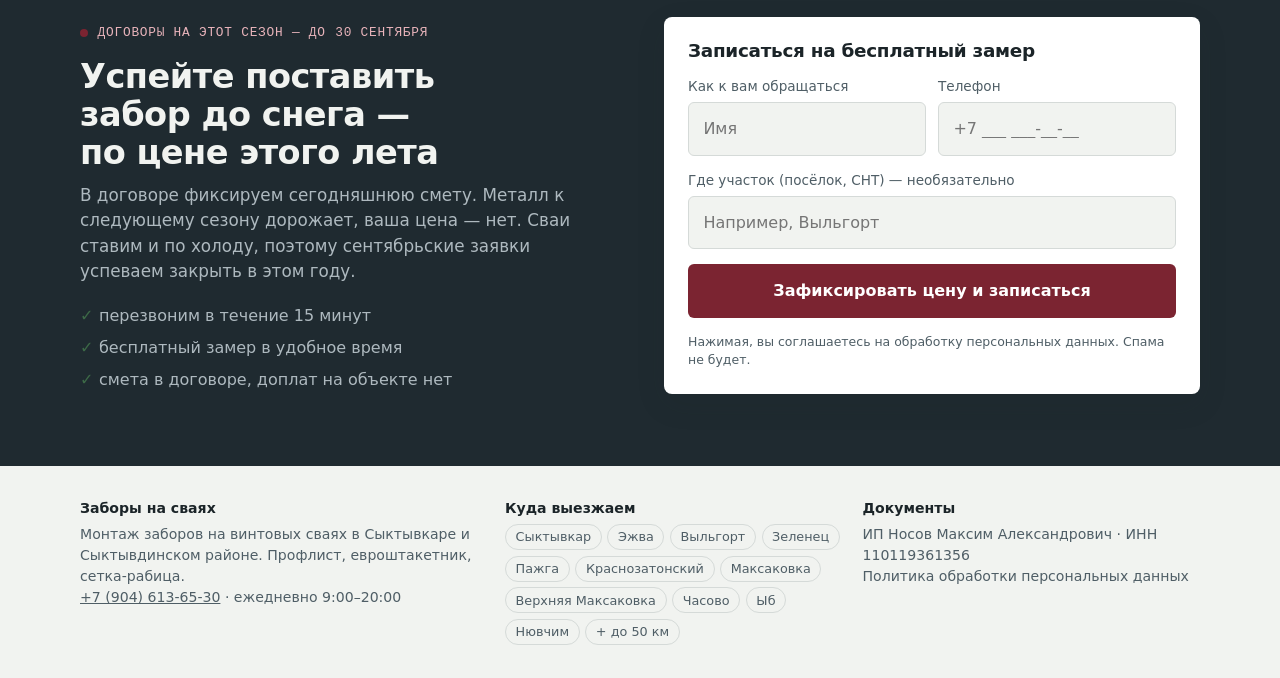
==== commit 1fba14a6: "Заявки: сборка текста заявки на фронте, отправитель с fallback, PHP-приёмник для хостинга, реквизиты" ====
--- a/index.html
+++ b/index.html
@@ -240,7 +240,7 @@
     </div>
     <div>
       <b>Документы</b>
-      ИП Фамилия И.О. · ИНН 000000000000 <span class="mock">mock</span><br>
+      ИП Носов Максим Александрович · ИНН 110119361356<br>
       Политика обработки персональных данных
     </div>
   </div>
--- a/styles.css
+++ b/styles.css
@@ -144,6 +144,13 @@
 .field label{font-size:.85rem;color:var(--ink-2)}
 .field input{font:inherit;padding:.85rem .9rem;border:1px solid var(--line);border-radius:var(--radius);background:var(--paper);color:inherit;width:100%}
 .quiz-fine{font-size:.78rem;color:var(--ink-2)}
+.hslider{display:grid;gap:.4rem;margin:.25rem 0 .5rem}
+.hslider output{font-family:var(--mono);font-weight:700;font-size:1.5rem;font-variant-numeric:tabular-nums}
+.hslider input[type=range]{width:100%;accent-color:var(--accent);height:2rem}
+.hslider-scale{display:flex;justify-content:space-between;font-family:var(--mono);font-size:.72rem;color:var(--ink-2)}
+.ch-opts{grid-template-columns:1fr 1fr 1fr}
+@media(max-width:420px){.ch-opts{grid-template-columns:1fr}}
+.ch-opts .opt{justify-content:center;text-align:center}
 .quiz-done{text-align:center;display:grid;gap:.5rem;padding:1rem 0}
 .quiz-done b{font-size:1.15rem}
 
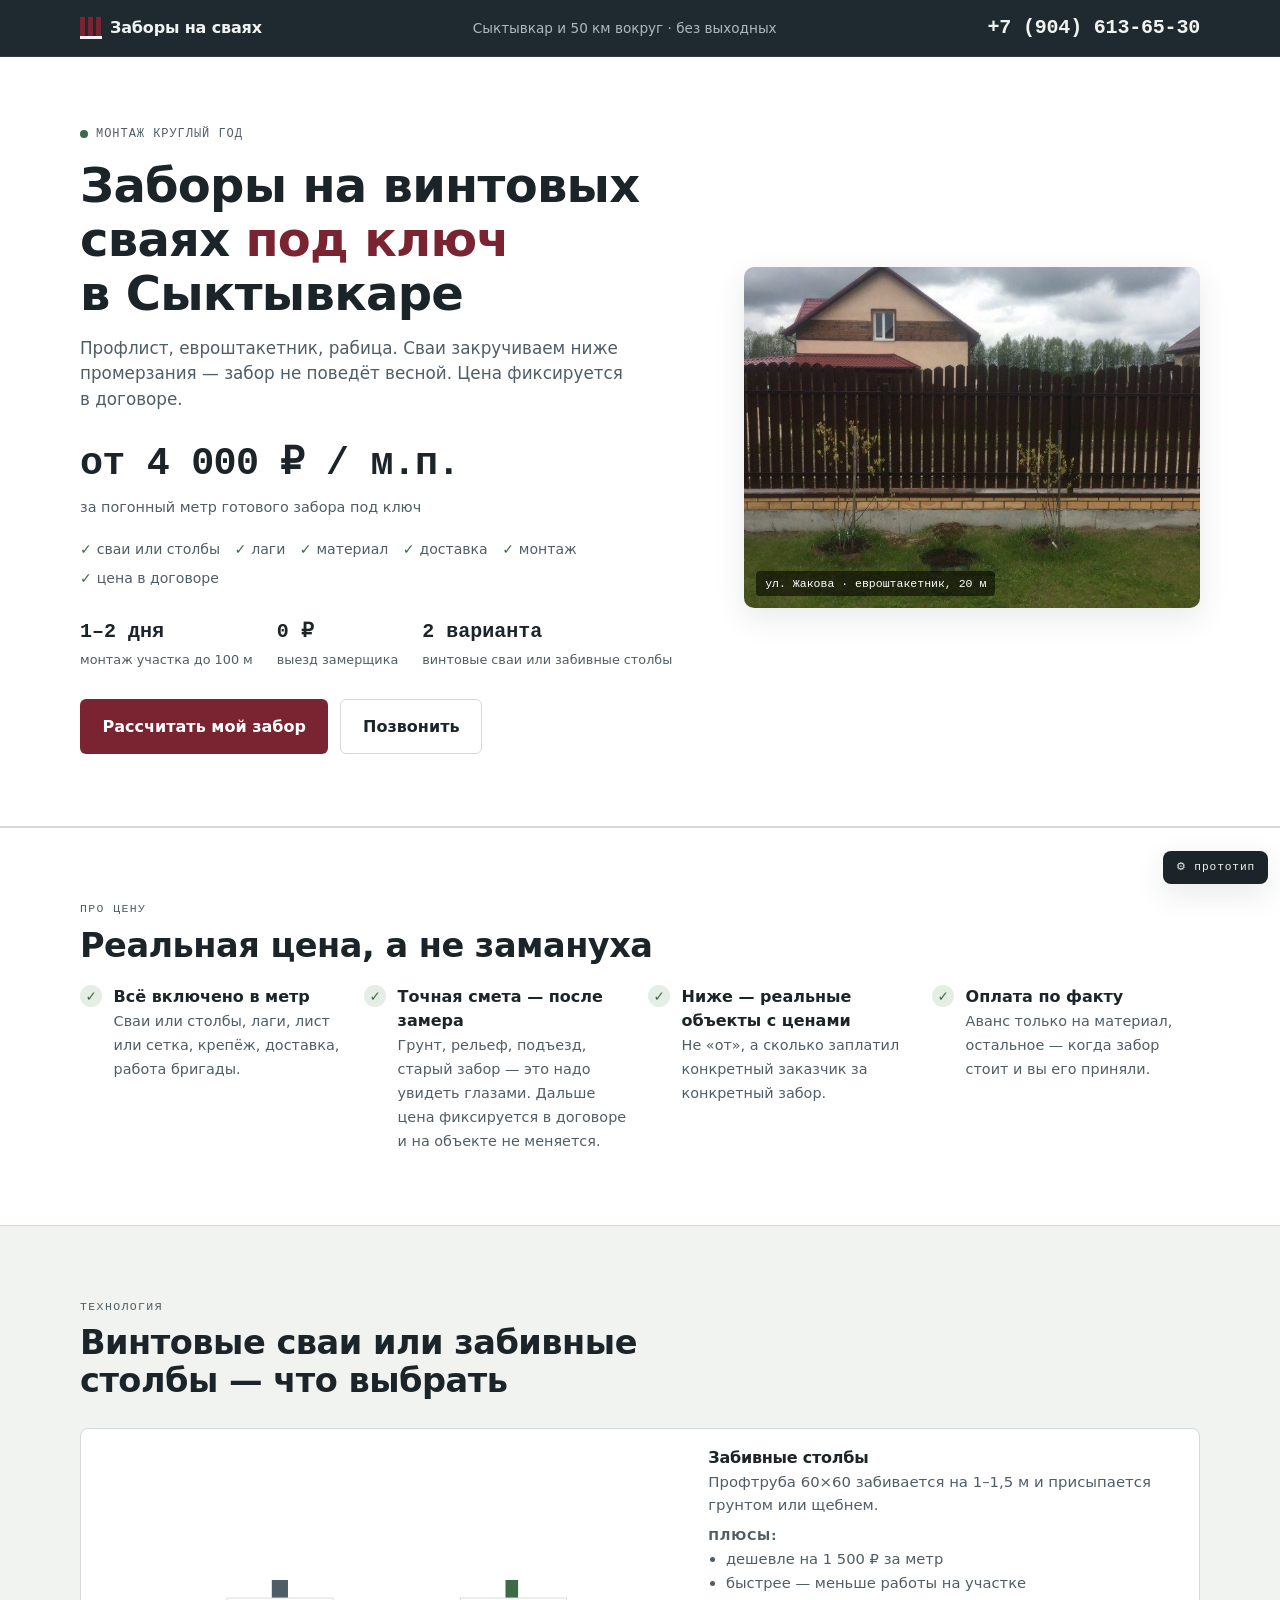
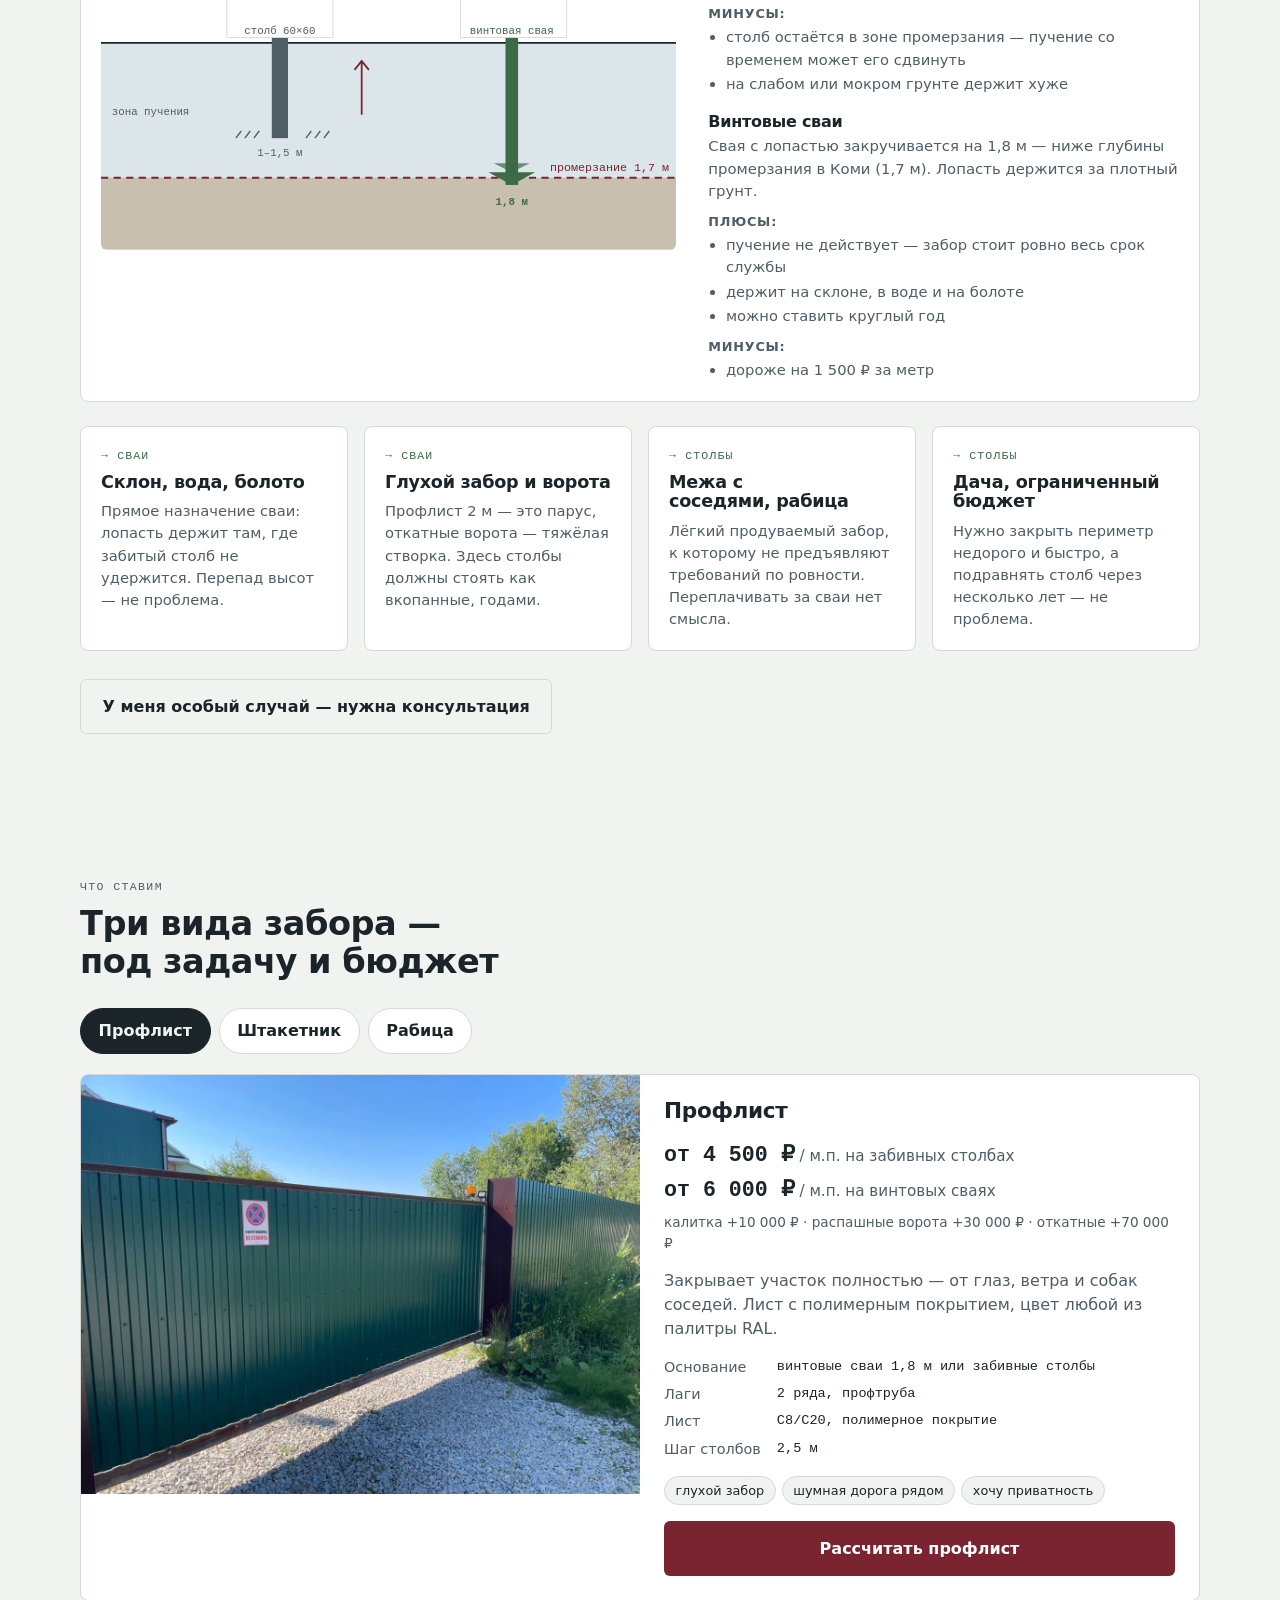
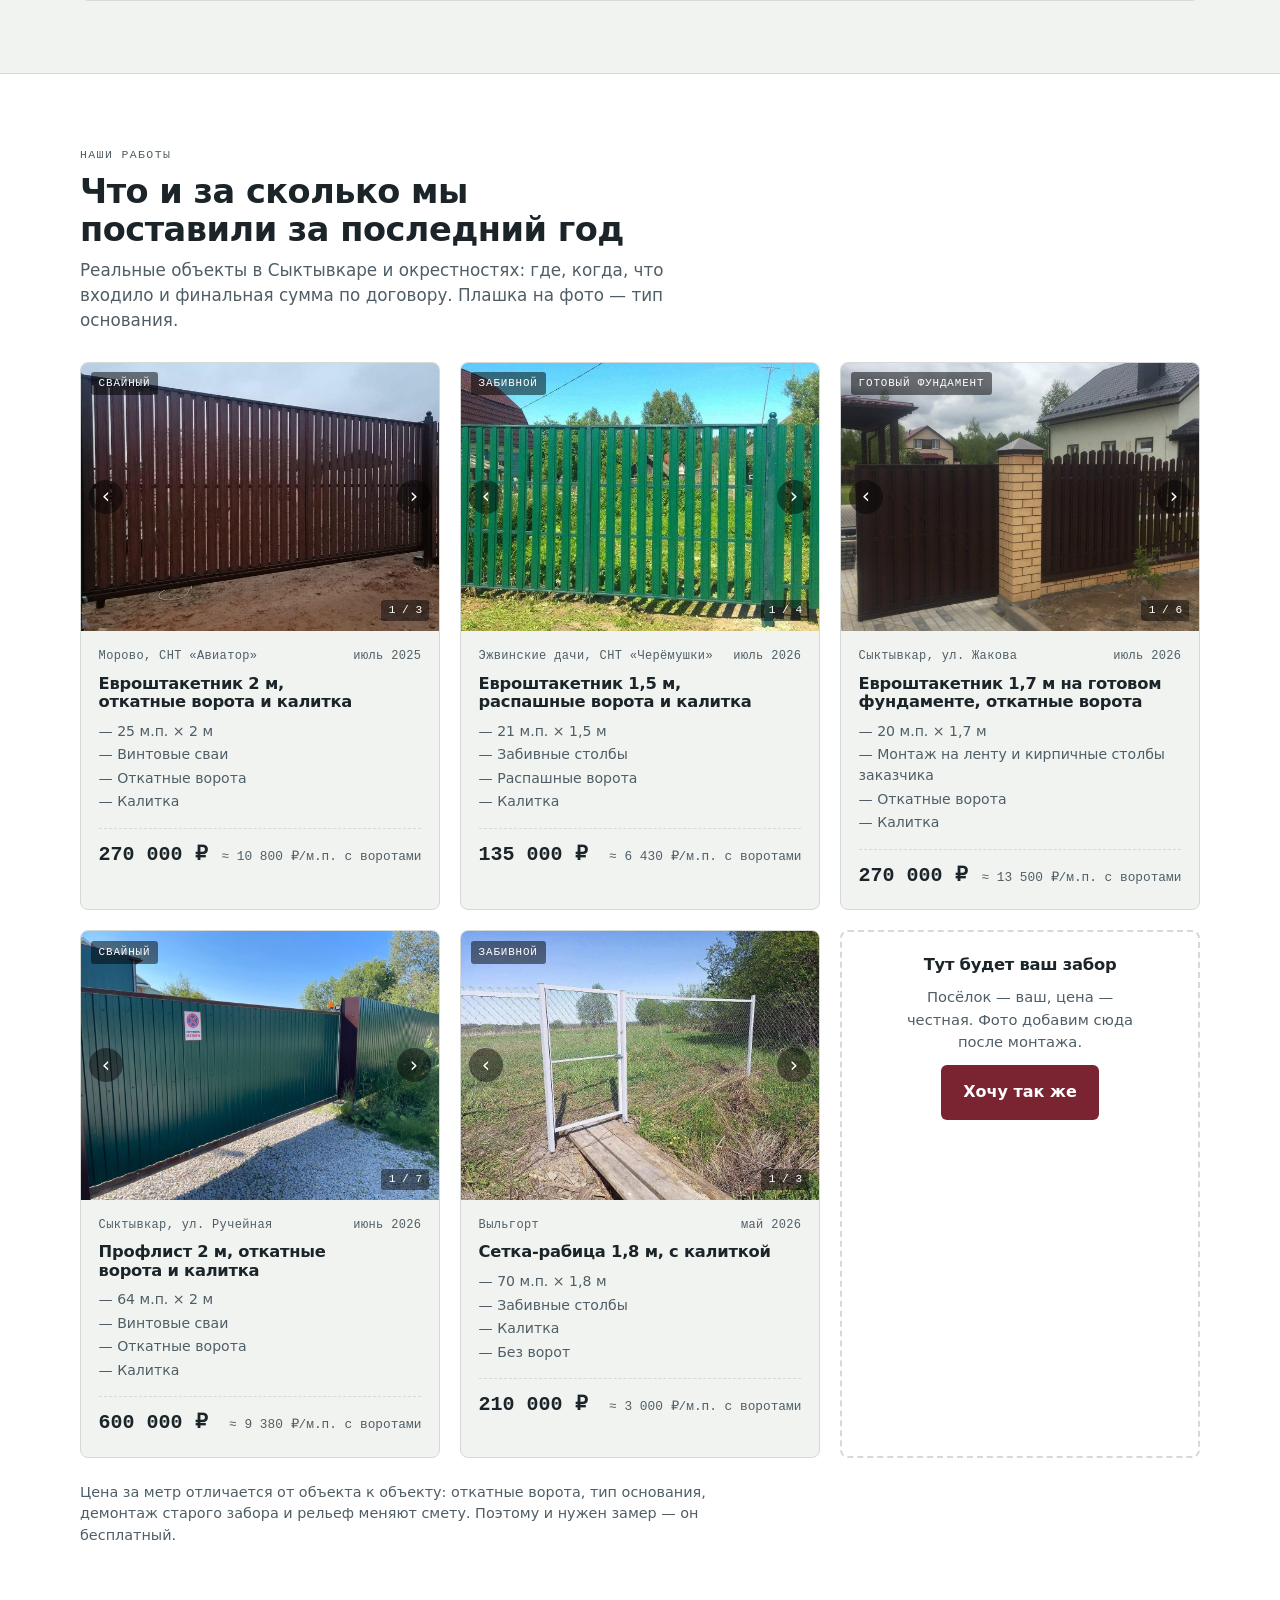
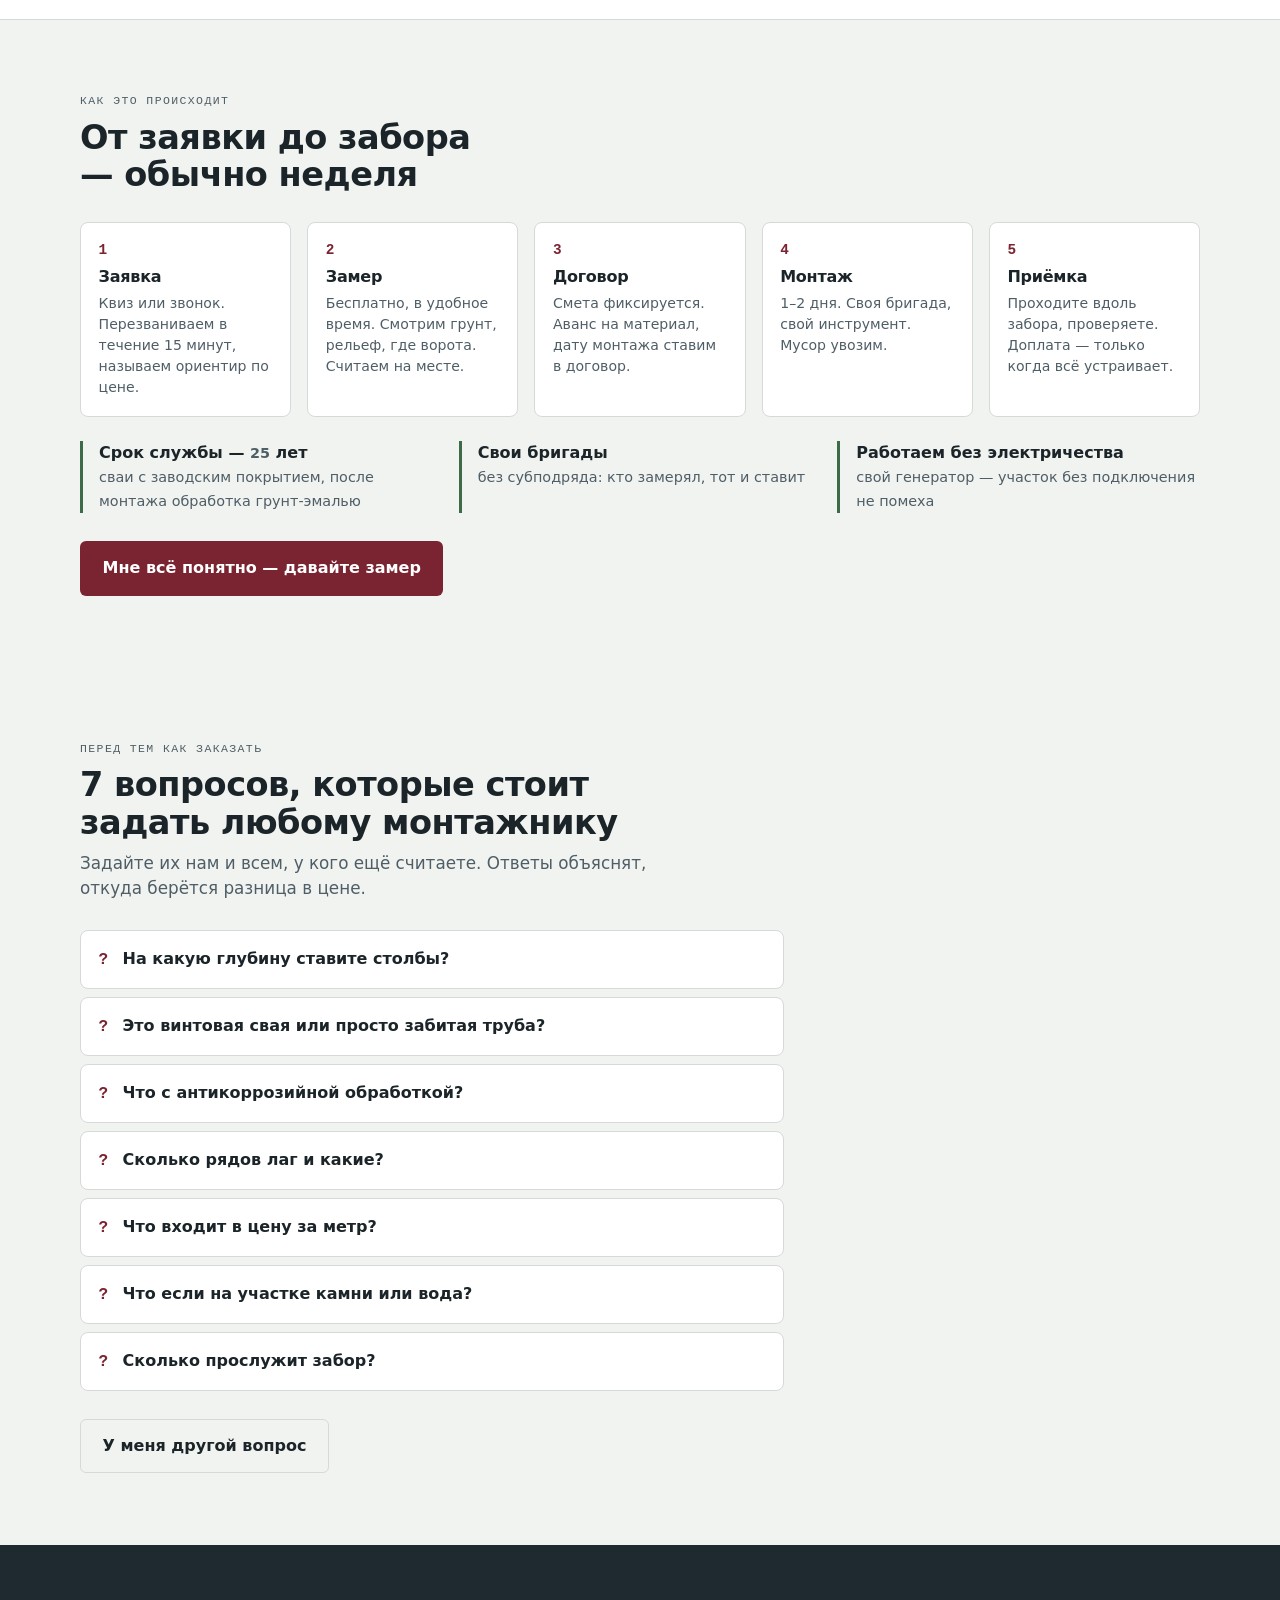
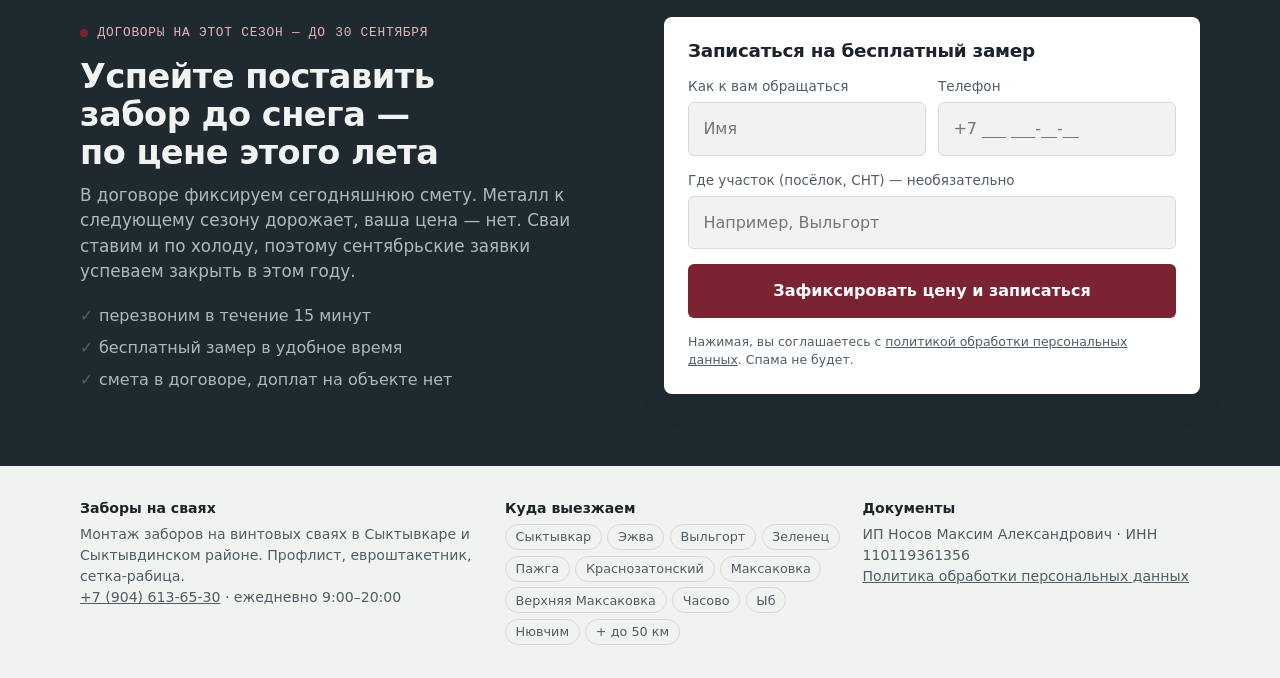
==== commit 9482e95d: "Метрика (цели popup_open/lead/phone_click, счётчик по DATA.metrikaId), политика ПД, deploy.py Co-Aut" ====
--- a/index.html
+++ b/index.html
@@ -221,7 +221,7 @@
       </div>
       <div class="field"><label for="f-where">Где участок (посёлок, СНТ) — необязательно</label><input id="f-where" type="text" placeholder="Например, Выльгорт"></div>
       <button class="btn btn-primary btn-block" id="f-send">Зафиксировать цену и записаться</button>
-      <span class="quiz-fine">Нажимая, вы соглашаетесь на обработку персональных данных. Спама не будет.</span>
+      <span class="quiz-fine">Нажимая, вы соглашаетесь с <a href="politika.html" target="_blank" rel="noopener">политикой обработки персональных данных</a>. Спама не будет.</span>
     </form>
   </div>
 </section>
@@ -241,7 +241,7 @@
     <div>
       <b>Документы</b>
       ИП Носов Максим Александрович · ИНН 110119361356<br>
-      Политика обработки персональных данных
+      <a href="politika.html">Политика обработки персональных данных</a>
     </div>
   </div>
 </footer>
@@ -270,7 +270,7 @@
       </div>
       <div class="field" id="c-comment-wrap"><label for="c-comment">Пара слов об участке или вопросе — необязательно</label><textarea id="c-comment" rows="3"></textarea></div>
       <button class="btn btn-primary btn-block" type="submit">Отправить</button>
-      <span class="quiz-fine">Перезвоним в течение 15 минут в рабочее время (9:00–20:00). Спама не будет.</span>
+      <span class="quiz-fine">Перезвоним в течение 15 минут в рабочее время (9:00–20:00). Отправляя, вы соглашаетесь с <a href="politika.html" target="_blank" rel="noopener">политикой обработки данных</a>.</span>
     </form>
     <div id="c-done" hidden class="quiz-done"><b>Заявка принята.</b><span>Перезвоним в течение 15 минут (9:00–20:00).</span><span class="mock">mock: заявка никуда не отправлена</span></div>
   </div>
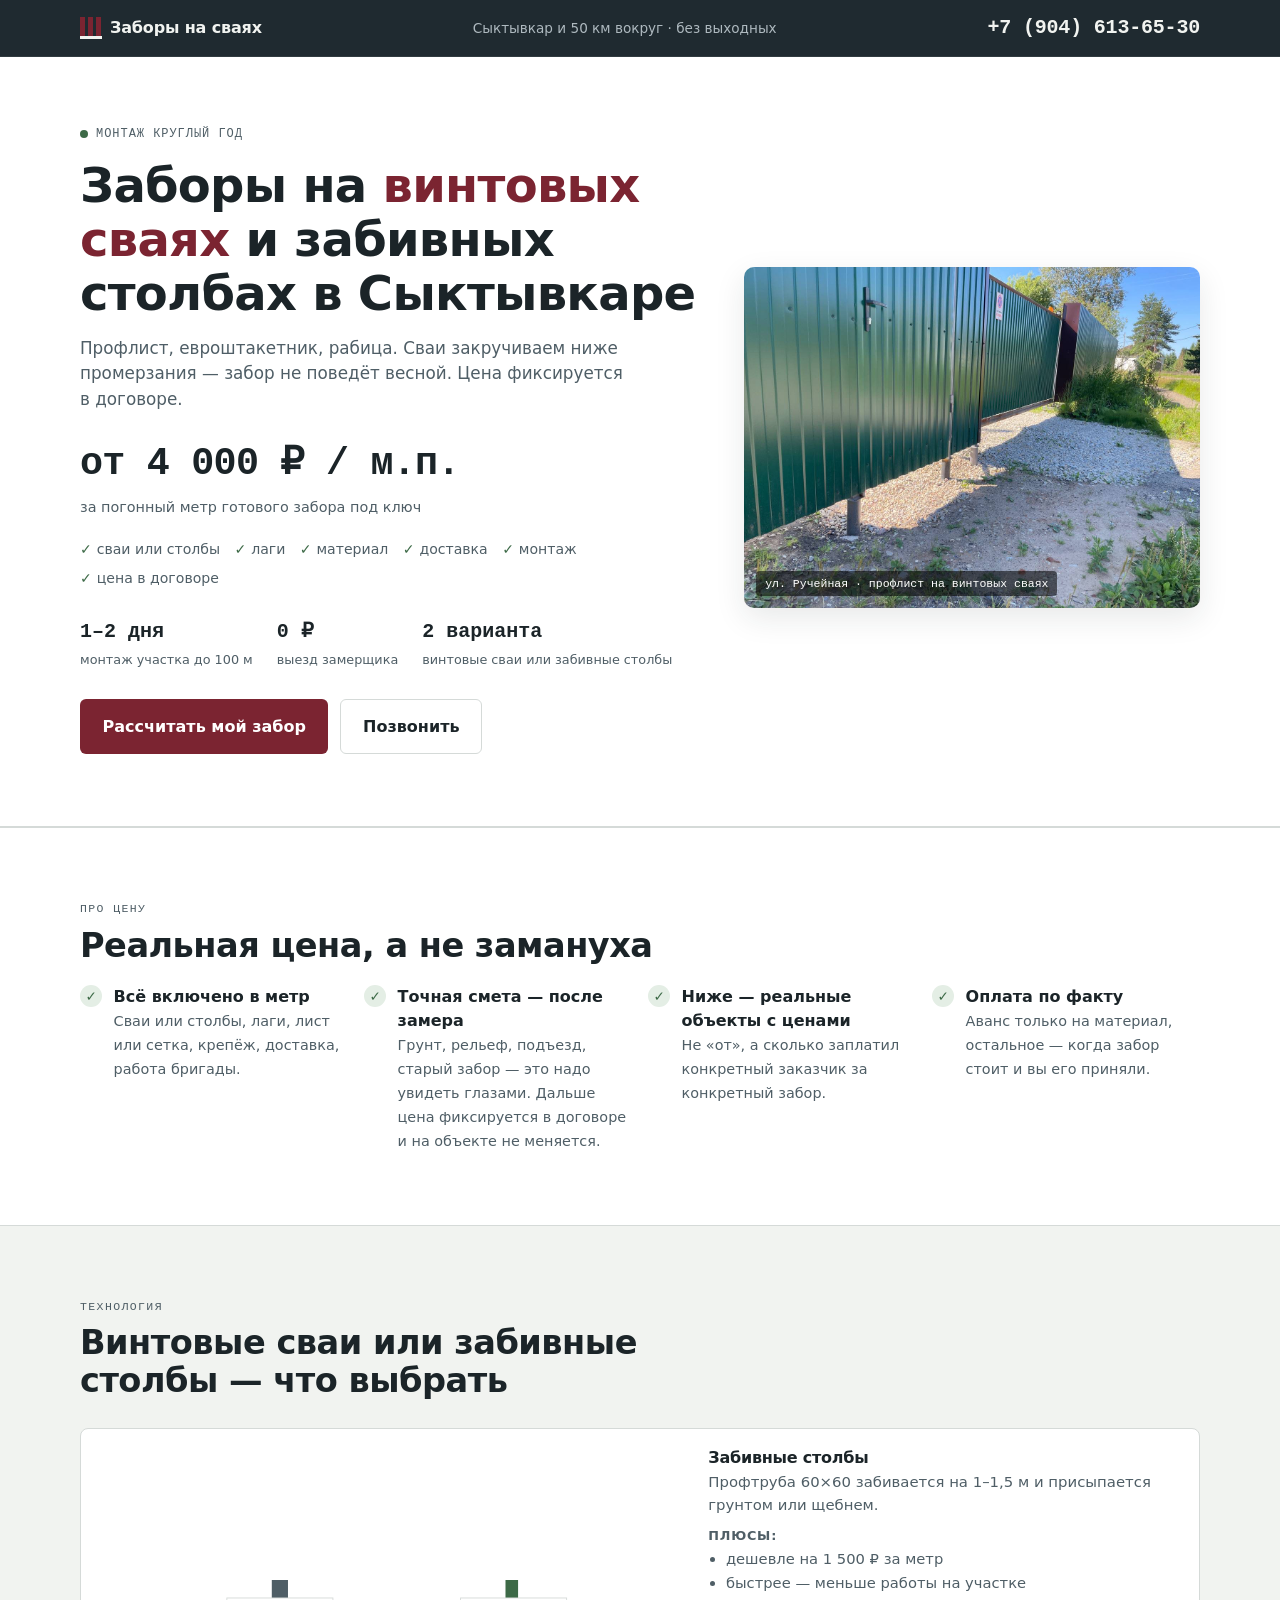
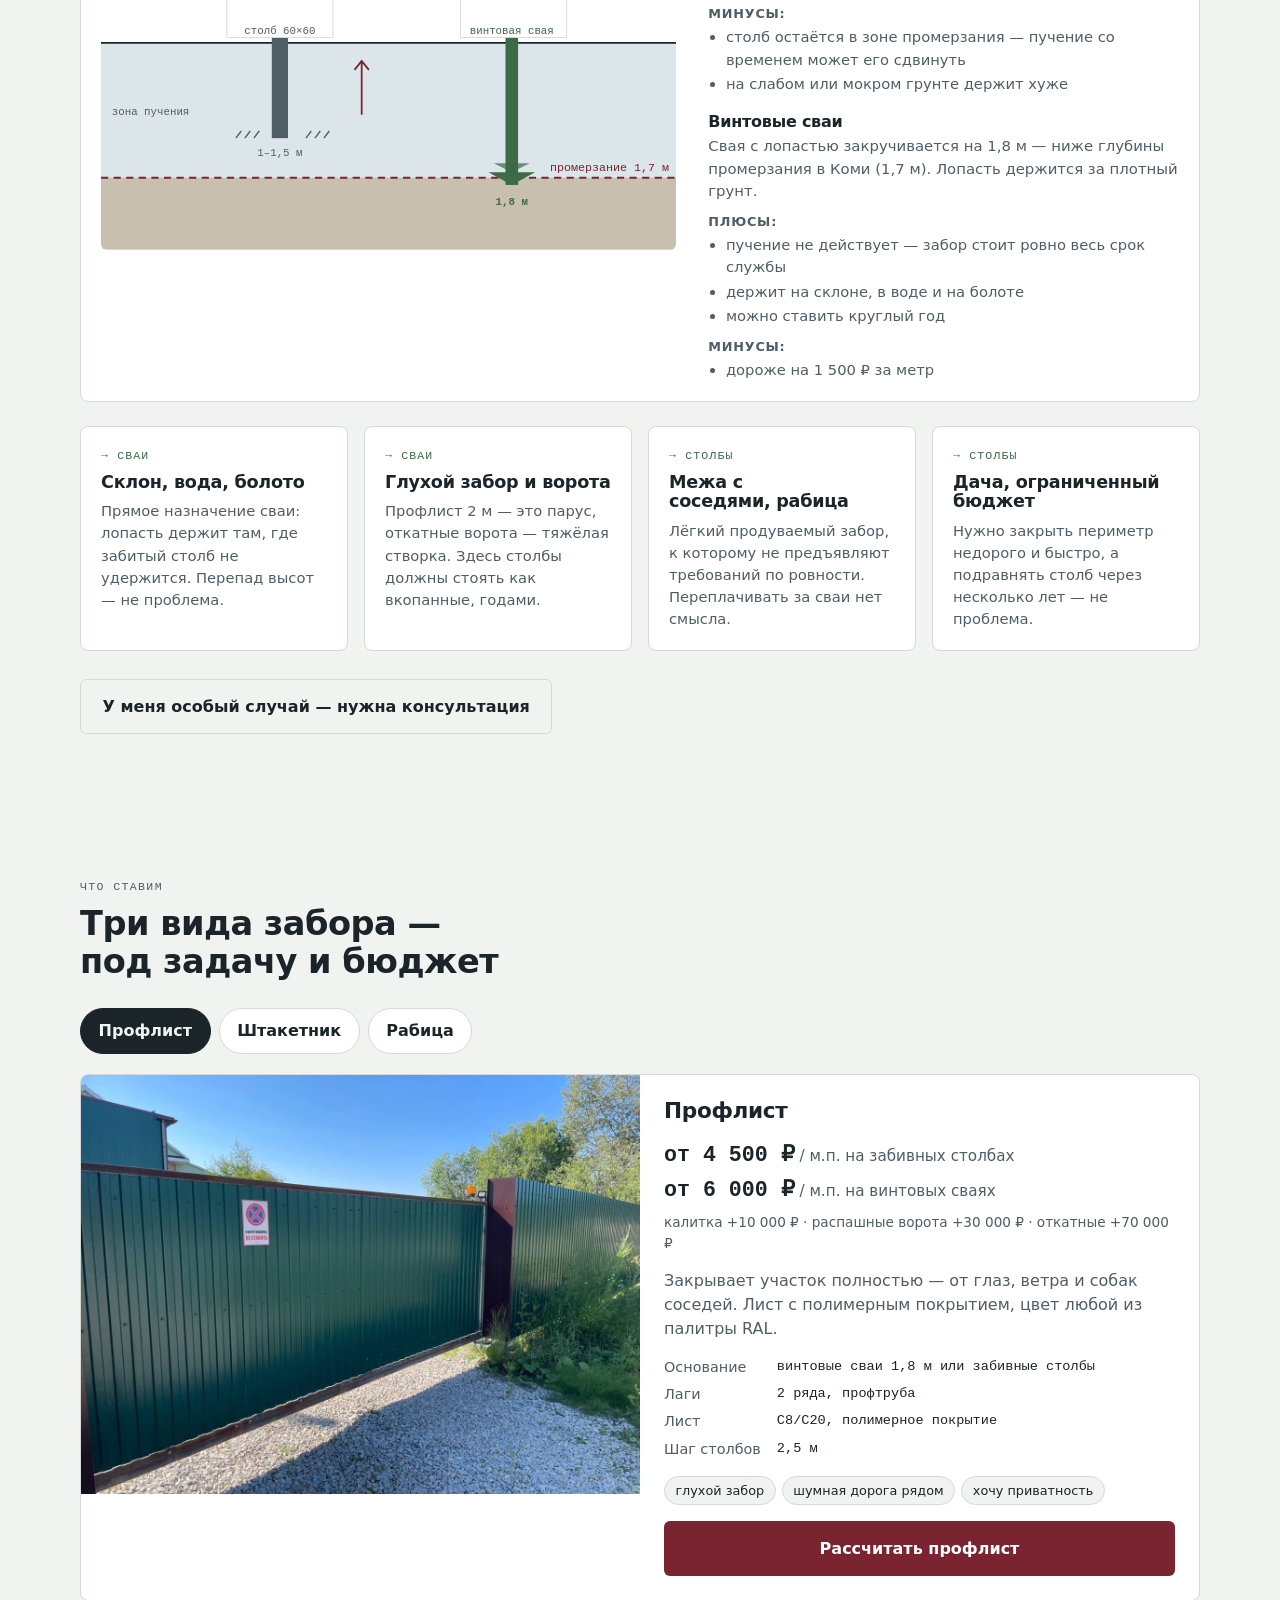
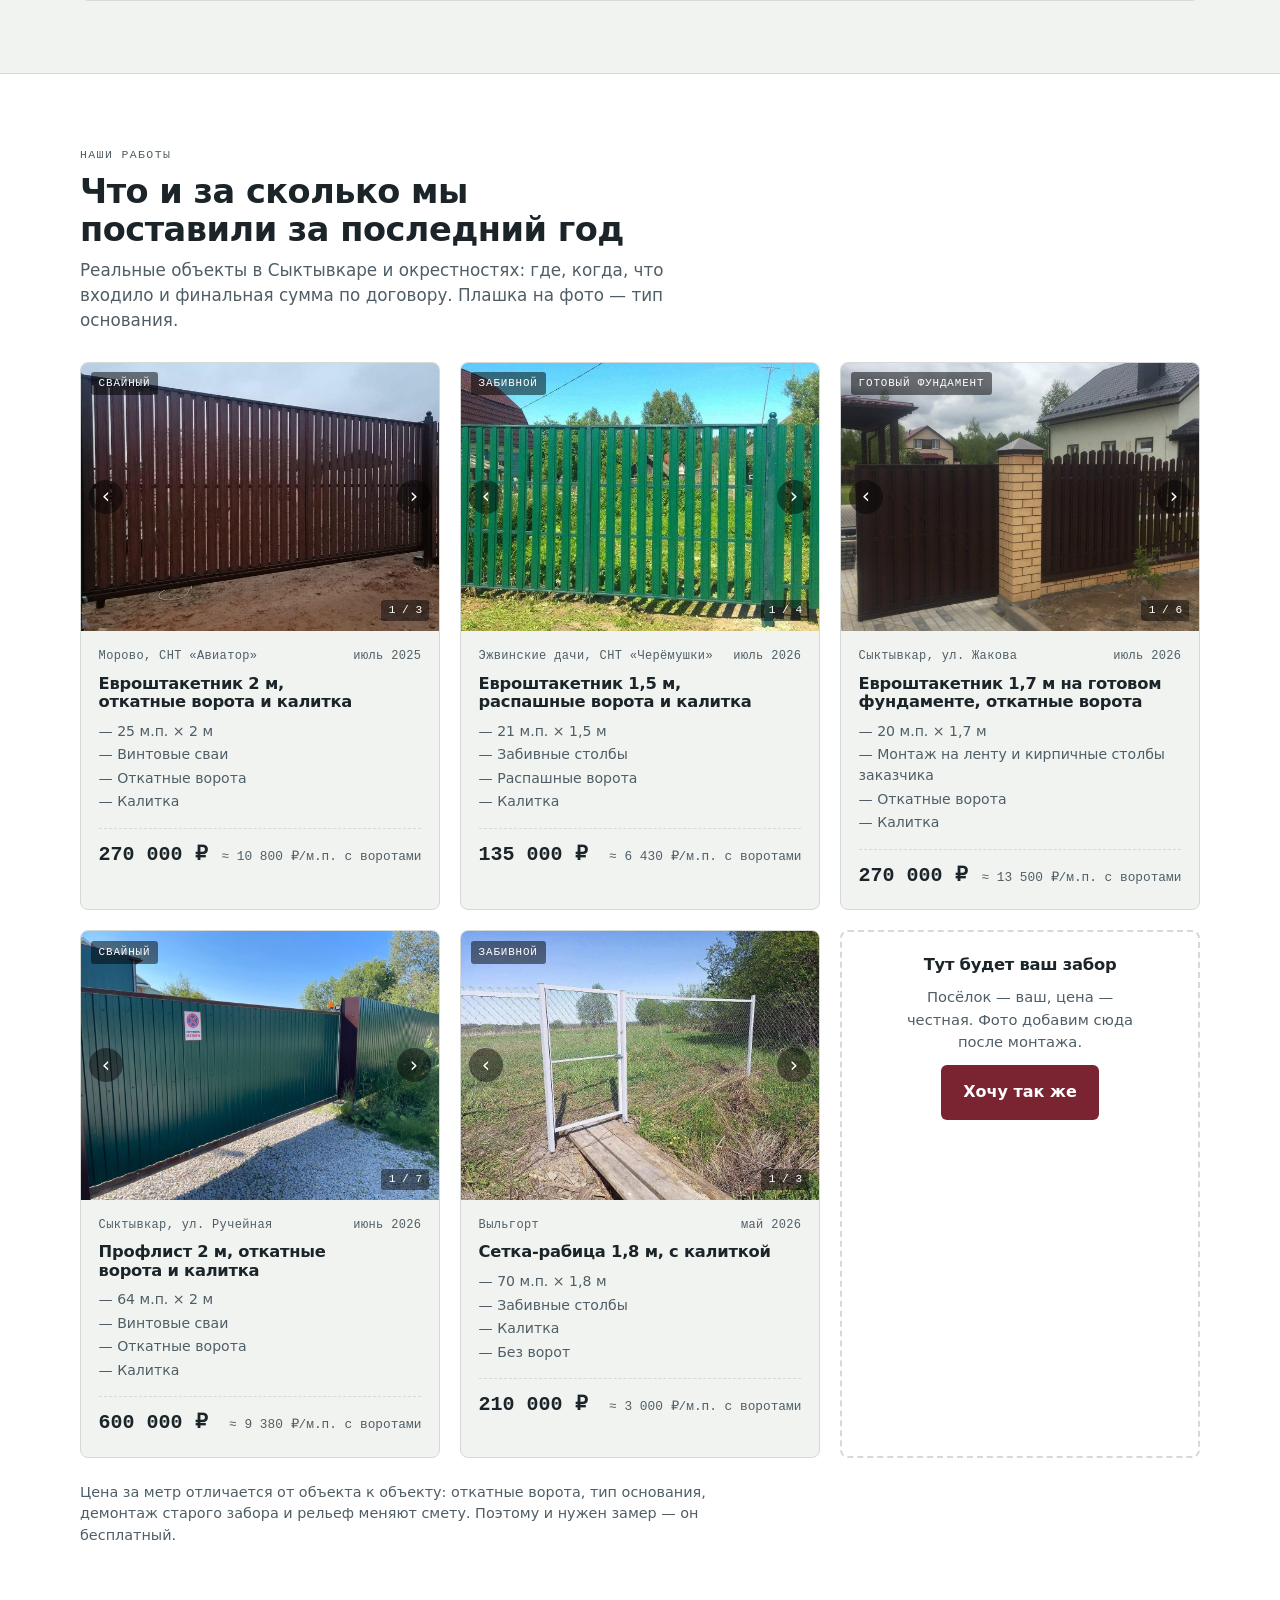
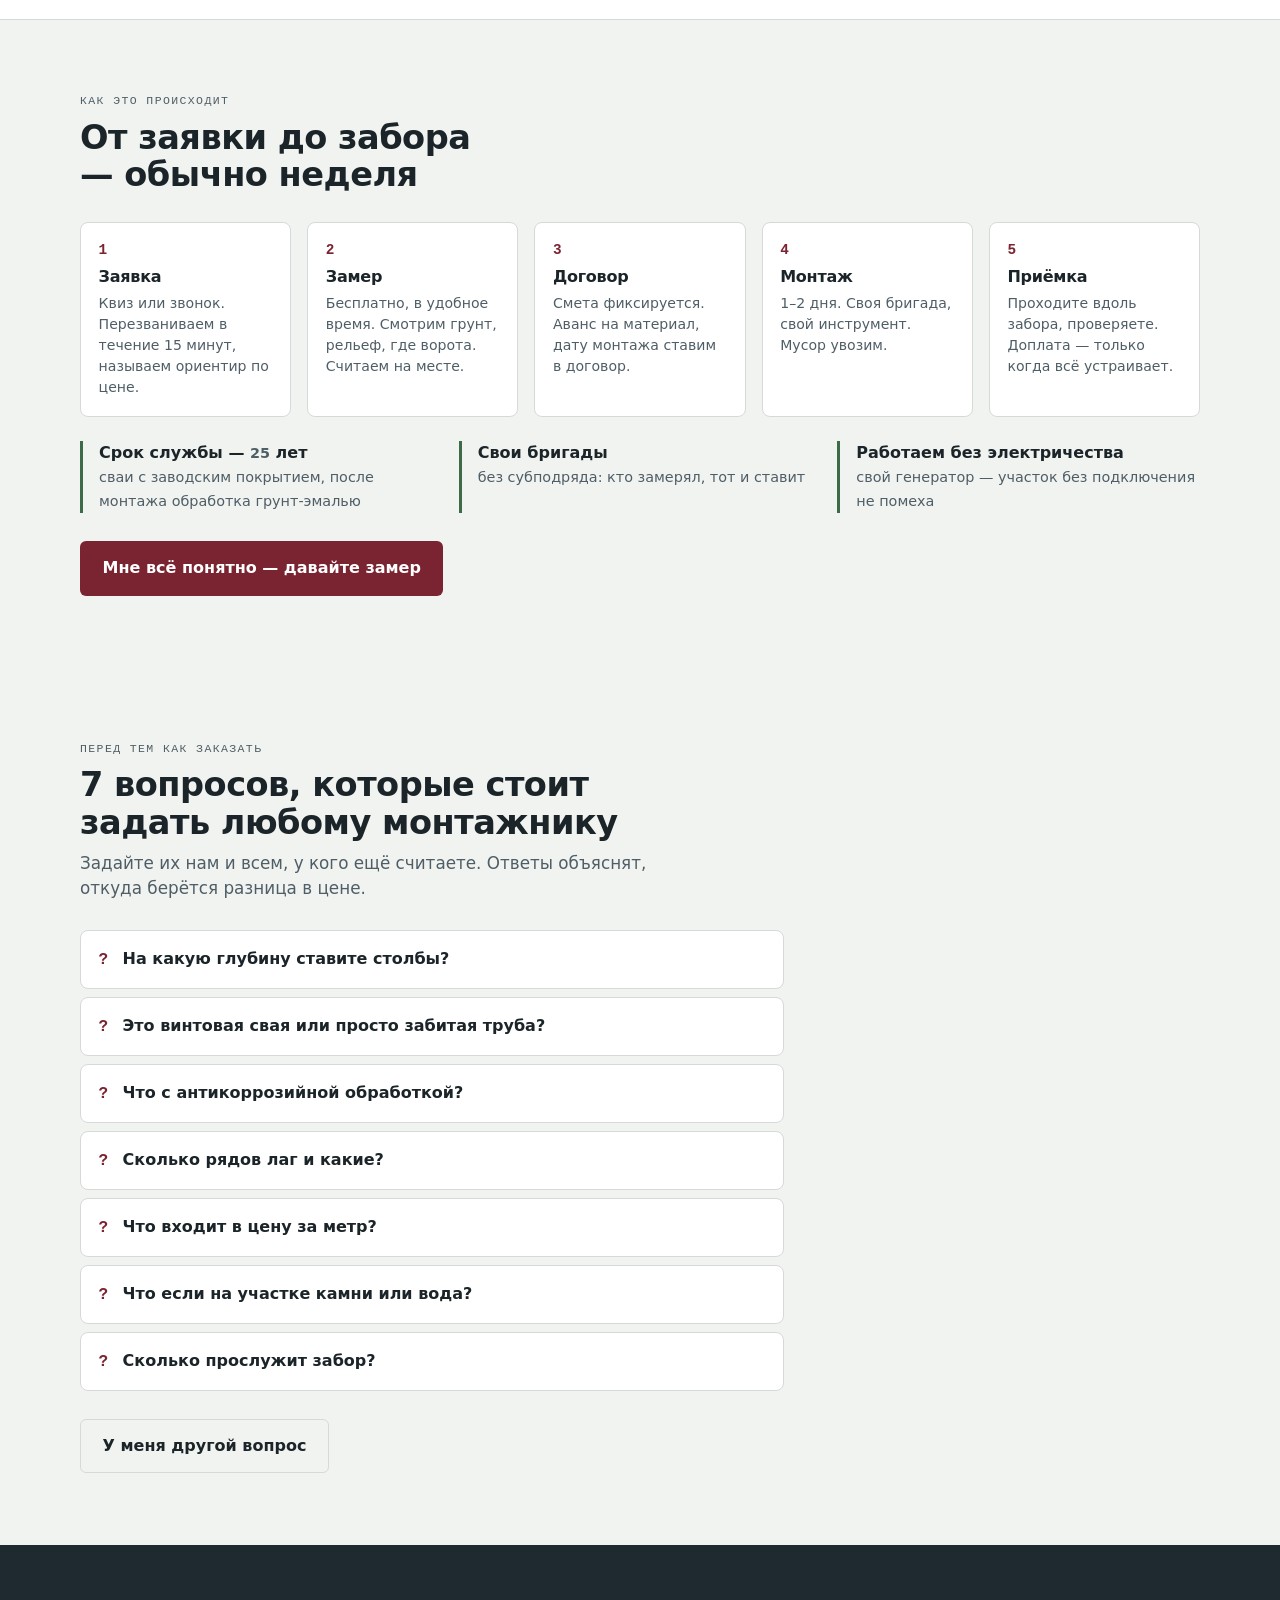
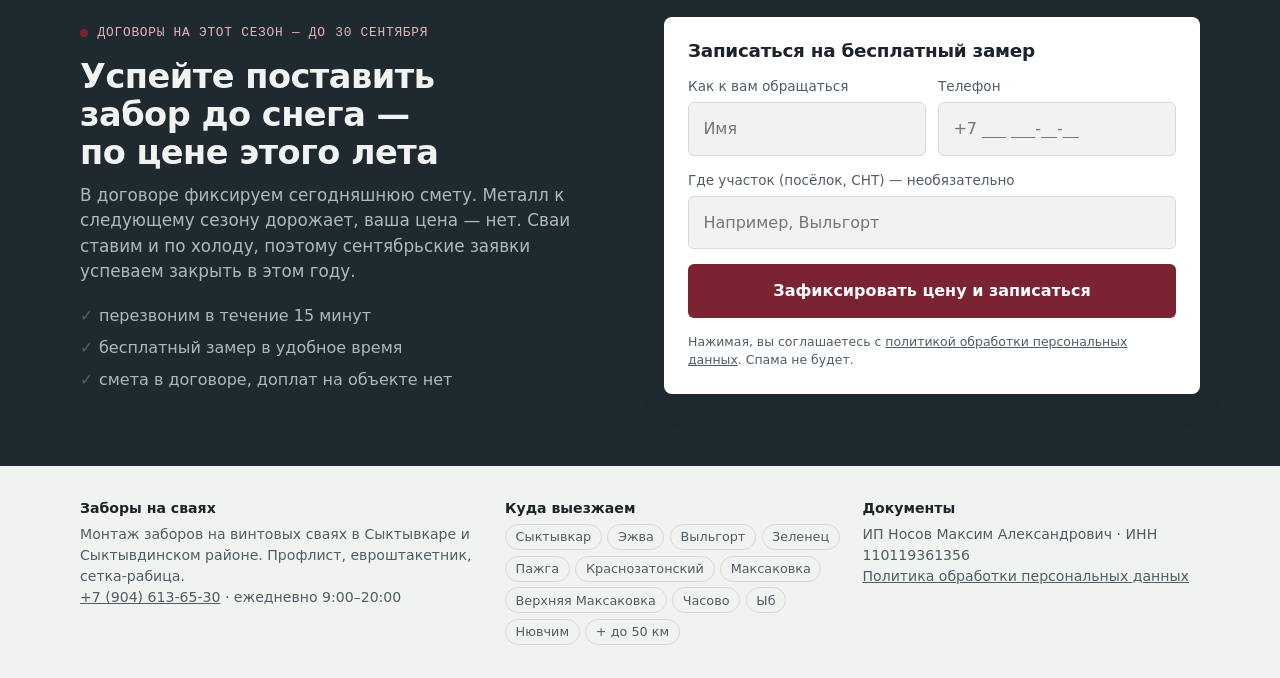
==== commit d279700c: "Фавикон из лого, новое фото первого экрана (сваи видны), H1 про обе технологии, панель прототипа уда" ====
--- a/index.html
+++ b/index.html
@@ -5,6 +5,10 @@
 <meta name="viewport" content="width=device-width, initial-scale=1">
 <title>Заборы на сваях · Сыктывкар</title>
 <meta name="description" content="Монтаж заборов на винтовых сваях под ключ в Сыктывкаре: профлист, евроштакетник, рабица. Реальная цена за метр, смета в договоре, монтаж за 1–2 дня круглый год.">
+<link rel="icon" href="favicon.ico" sizes="48x48">
+<link rel="icon" type="image/png" sizes="32x32" href="img/fav/favicon-32.png">
+<link rel="icon" type="image/png" sizes="192x192" href="img/fav/favicon-192.png">
+<link rel="apple-touch-icon" href="img/fav/apple-touch-icon.png">
 <link rel="stylesheet" href="styles.css">
 </head>
 <body>
@@ -26,8 +30,8 @@
     </div>
 
     <div class="hero-photo">
-      <img id="hero-photo-img" src="img/cases/case3-6.jpg" alt="Евроштакетник на кирпичных столбах — Сыктывкар, ул. Жакова">
-      <span class="hero-photo-cap">ул. Жакова · евроштакетник, 20 м</span>
+      <img id="hero-photo-img" src="img/hero.jpg" alt="Забор из профлиста на винтовых сваях с откатными воротами — Сыктывкар">
+      <span class="hero-photo-cap">ул. Ручейная · профлист на винтовых сваях</span>
     </div>
 
     <div class="hero-rest">
@@ -276,16 +280,7 @@
   </div>
 </div>
 
-<div class="proto">
-  <details>
-    <summary>⚙ прототип</summary>
-    <div class="body">
-      <small>Как открылась страница (подмена первого экрана и квиза):</small>
-      <div id="proto-opts" style="display:grid;gap:.3rem"></div>
-      <small>Плашки MOCK — данные-заглушки.</small>
-    </div>
-  </details>
-</div>
+
 
 <script src="app.js"></script>
 </body>
--- a/styles.css
+++ b/styles.css
@@ -296,14 +296,3 @@
 .stick{position:fixed;left:0;right:0;bottom:0;z-index:30;display:flex;gap:.5rem;padding:.6rem .75rem calc(.6rem + env(safe-area-inset-bottom));background:var(--card);border-top:1px solid var(--line)}
 .stick .btn{flex:1;padding:.8rem}
 @media(min-width:900px){.stick{display:none}}
-
-/* ---------- панель прототипа ---------- */
-.proto{position:fixed;right:.75rem;bottom:calc(4.6rem + env(safe-area-inset-bottom));z-index:40;font-family:var(--mono);font-size:.7rem}
-@media(min-width:900px){.proto{bottom:1rem}}
-.proto details{background:var(--ink);color:var(--paper);border-radius:8px;box-shadow:var(--shadow);overflow:hidden}
-.proto summary{cursor:pointer;padding:.5rem .8rem;list-style:none;letter-spacing:.08em}
-.proto summary::-webkit-details-marker{display:none}
-.proto .body{padding:.25rem .8rem .8rem;display:grid;gap:.4rem;min-width:190px}
-.proto button{background:transparent;color:inherit;border:1px solid rgba(255,255,255,.25);border-radius:4px;padding:.35rem .5rem;text-align:left;font-family:inherit;font-size:inherit}
-.proto button[aria-pressed="true"]{background:var(--accent);border-color:var(--accent);color:#fff}
-.proto small{opacity:.7;line-height:1.3}
